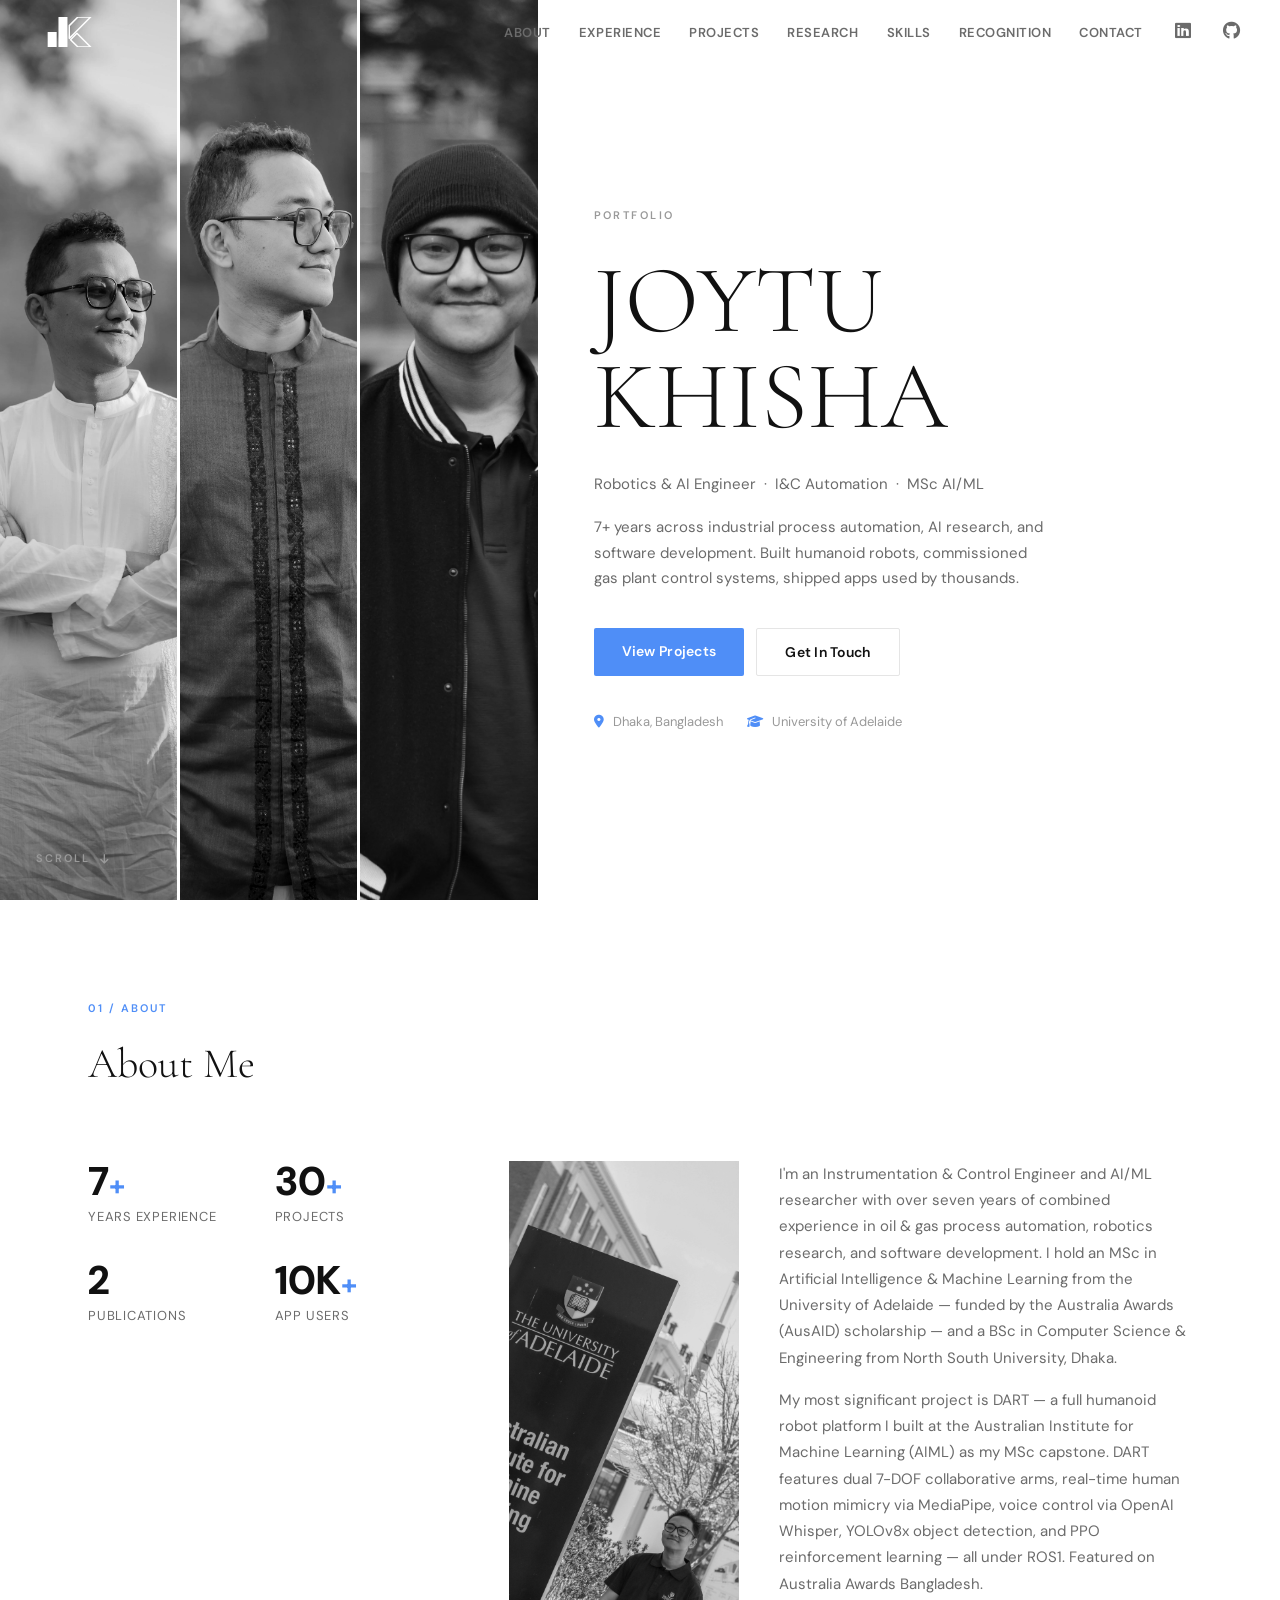
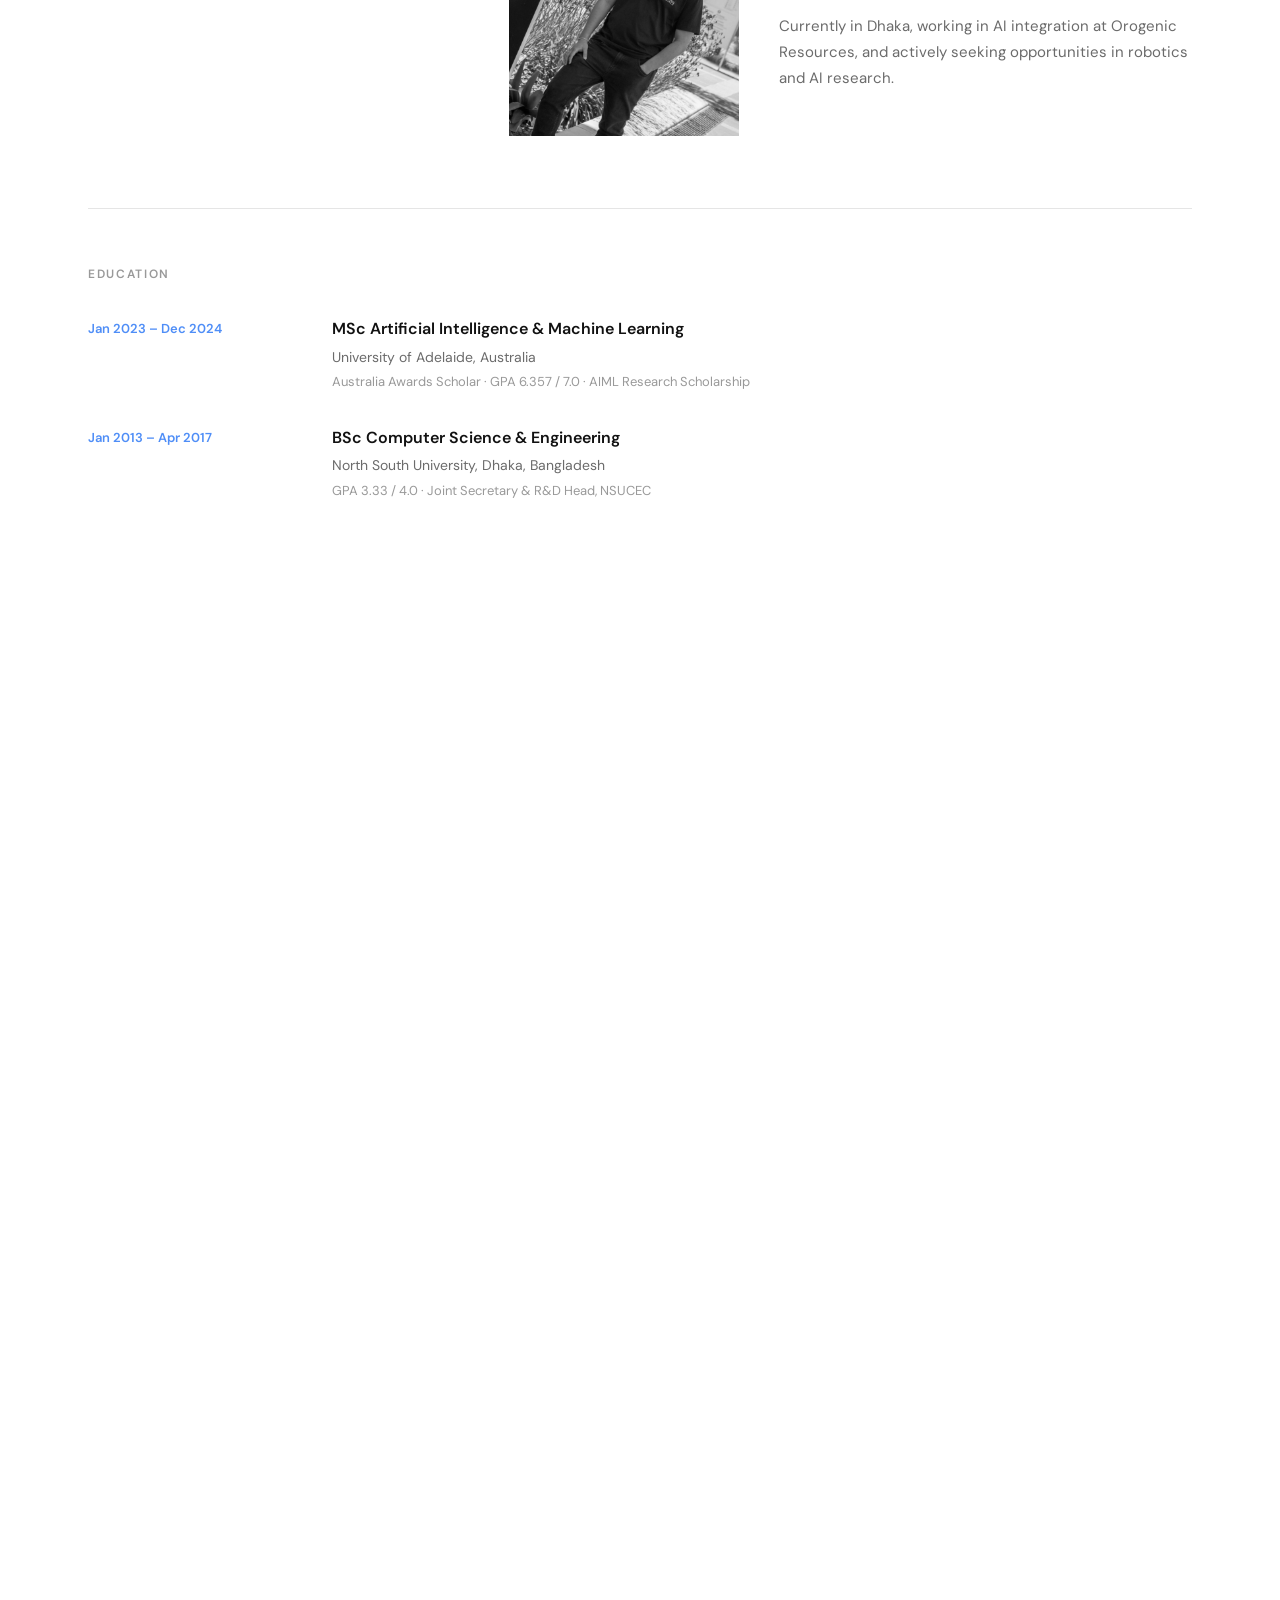
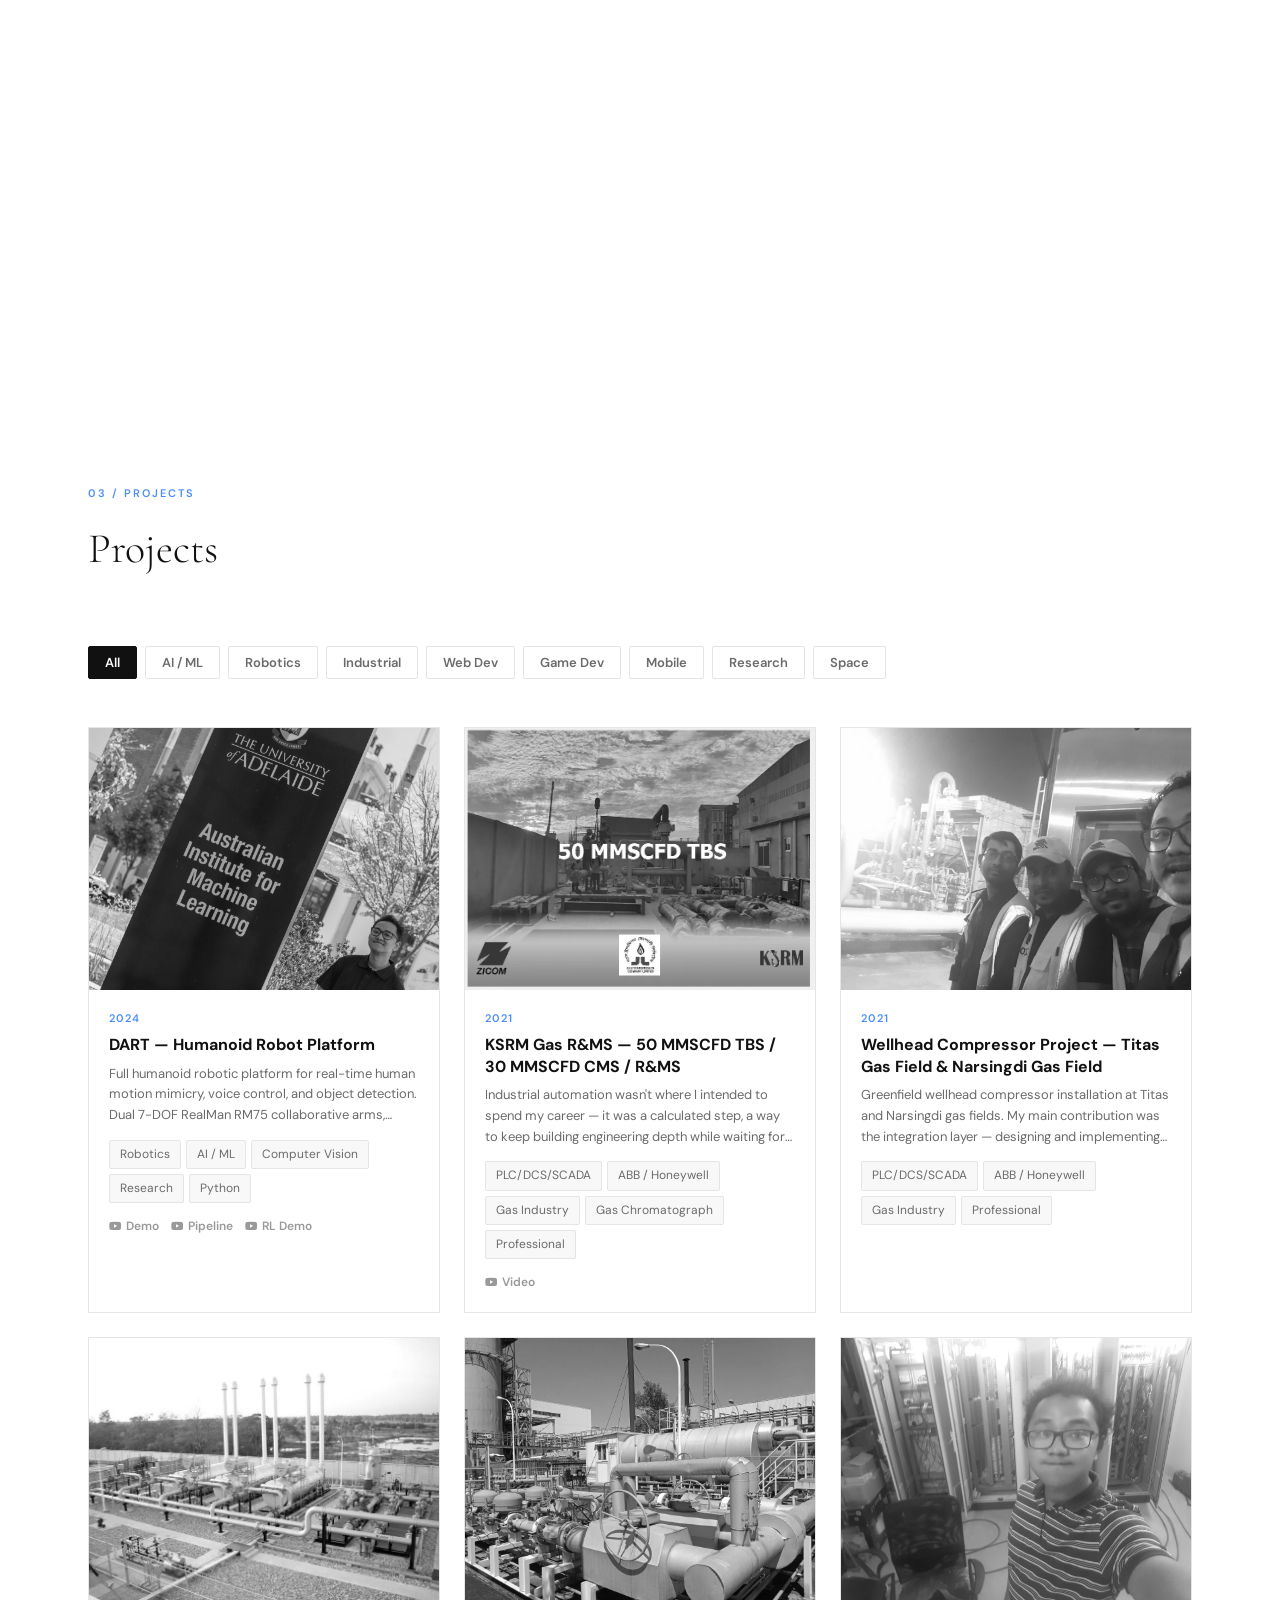
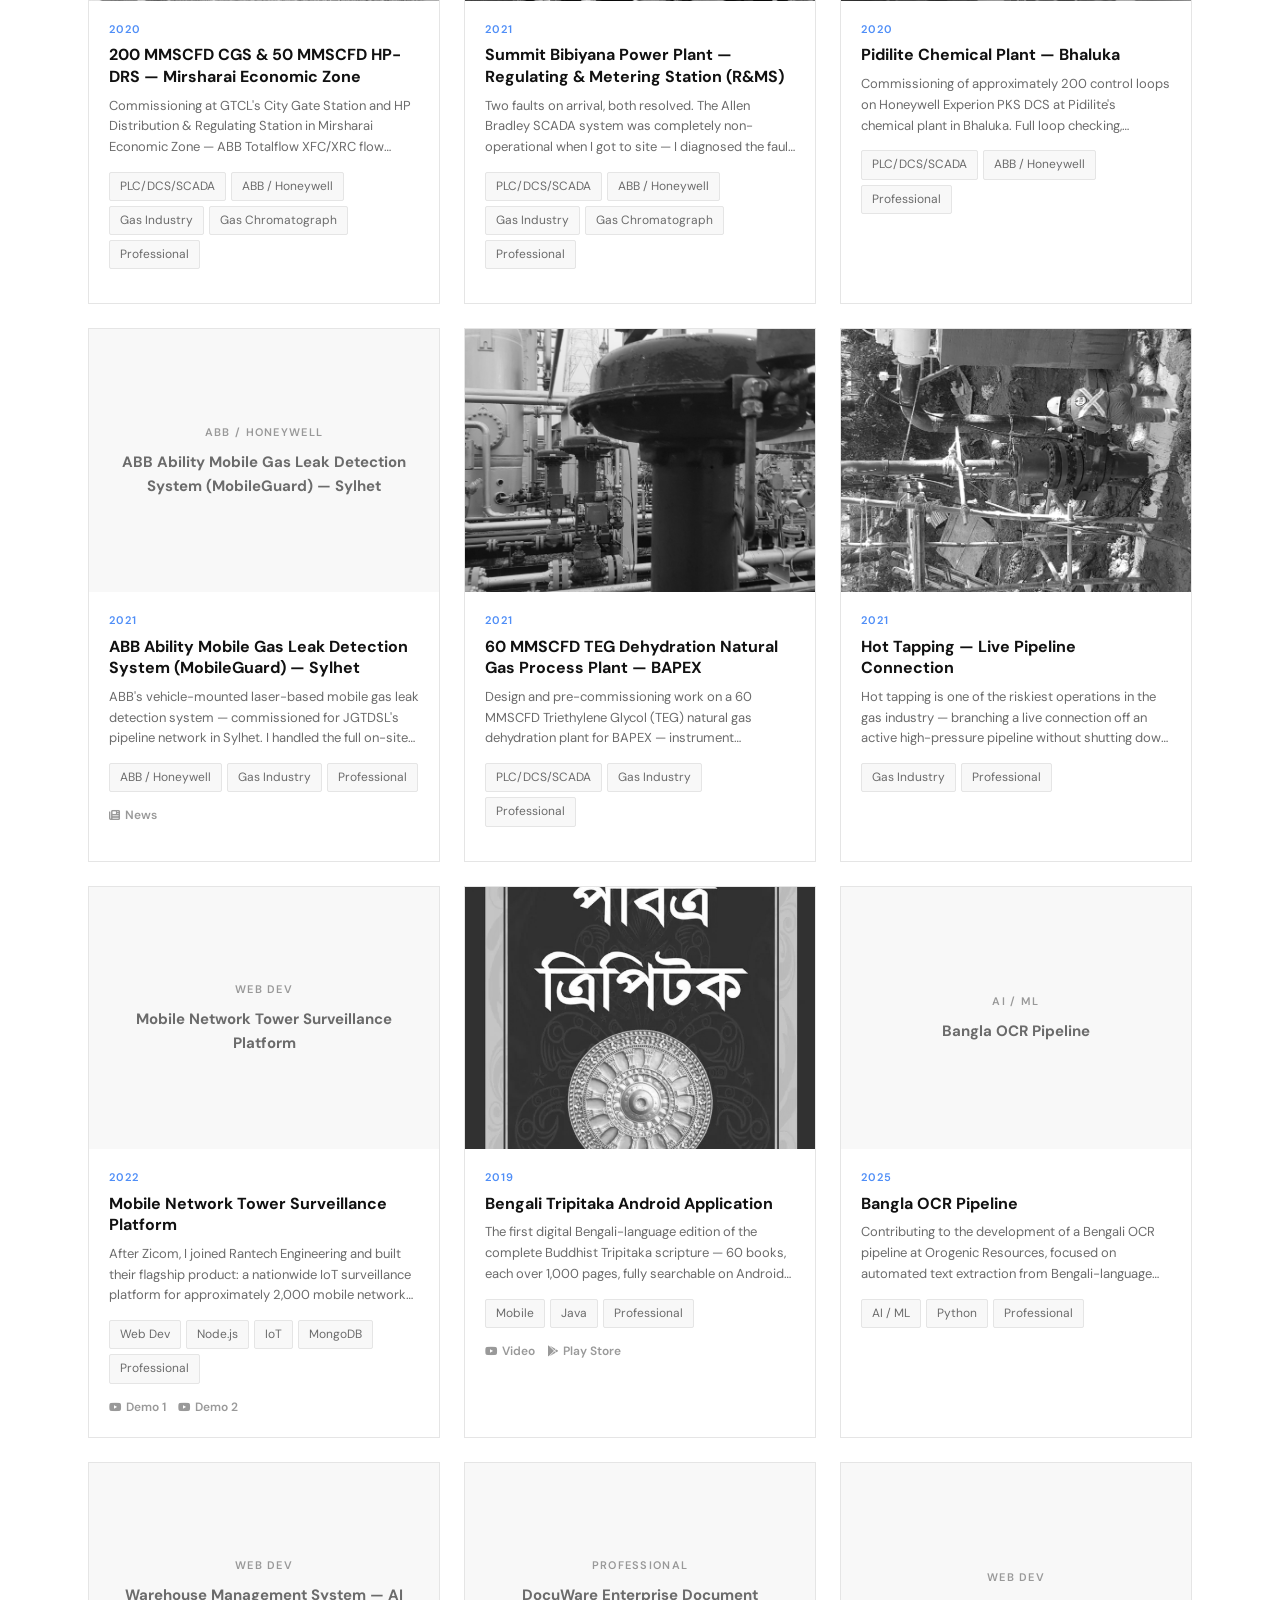
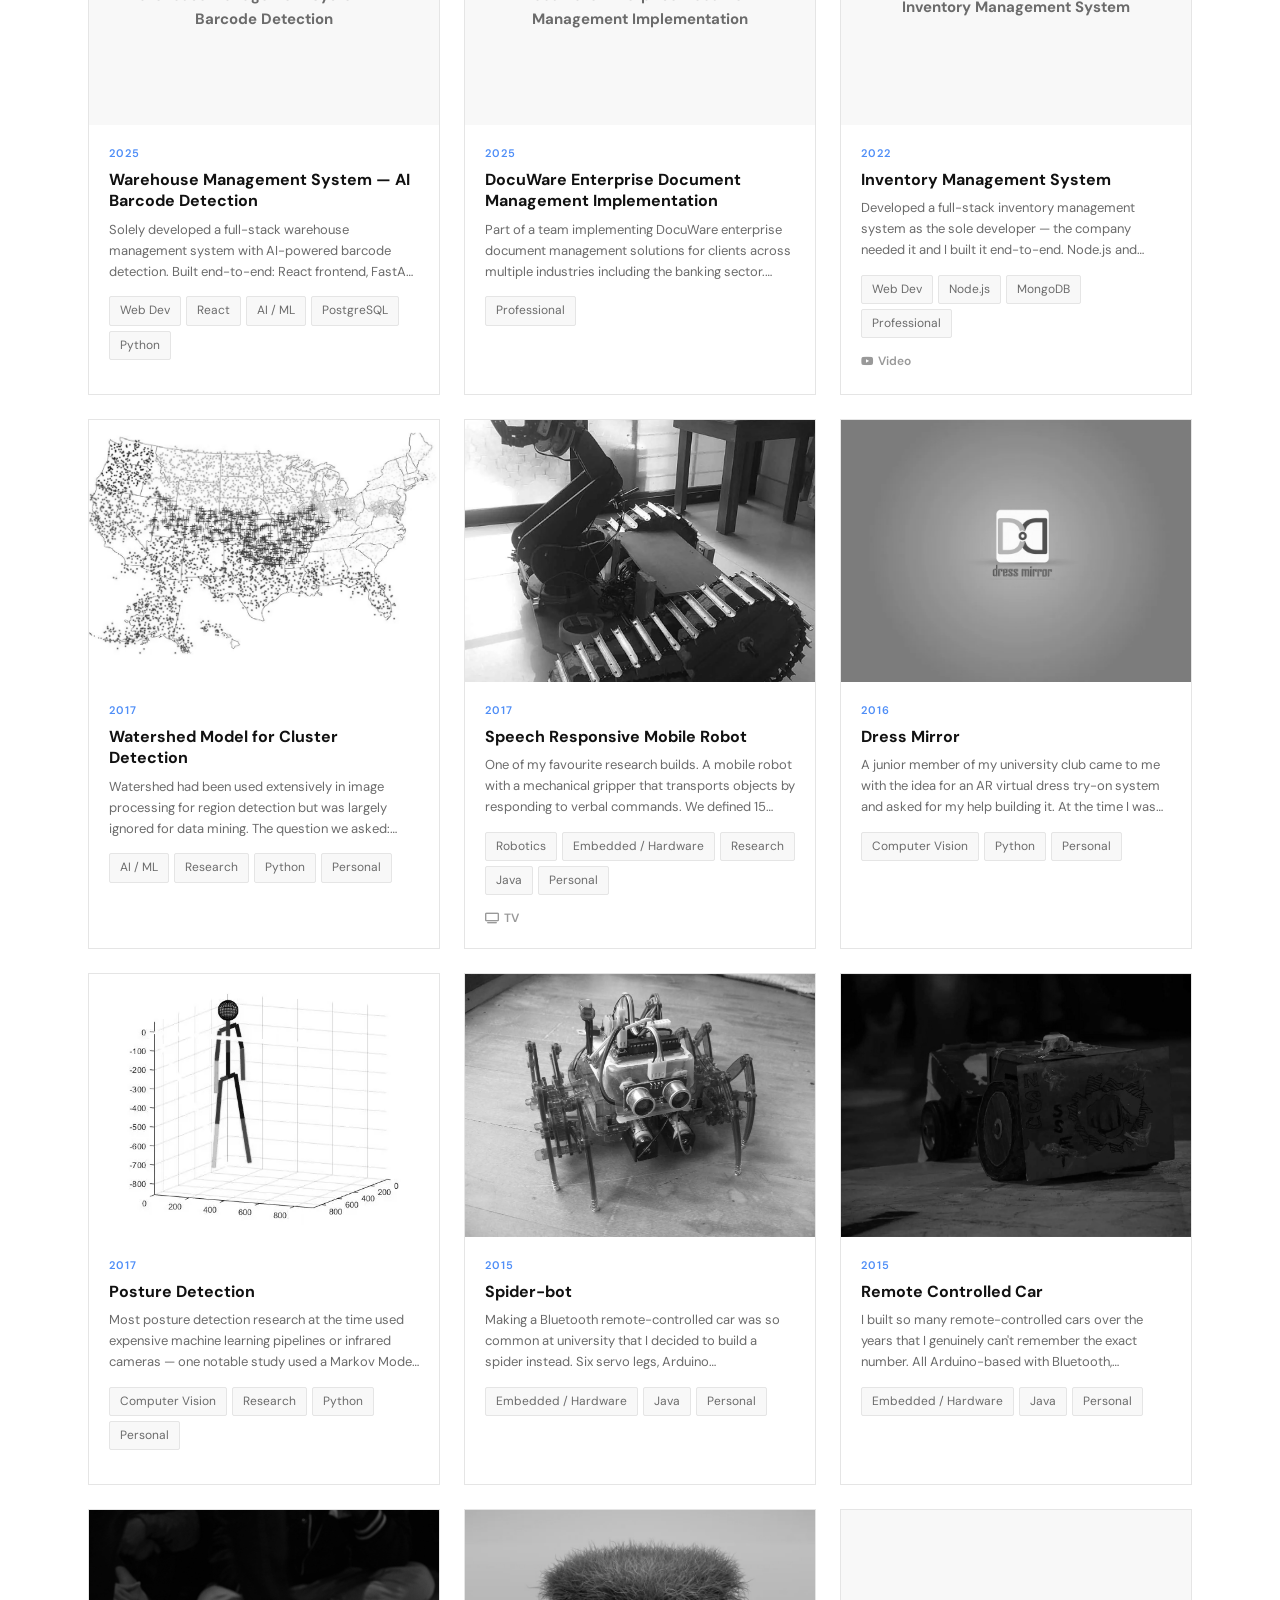
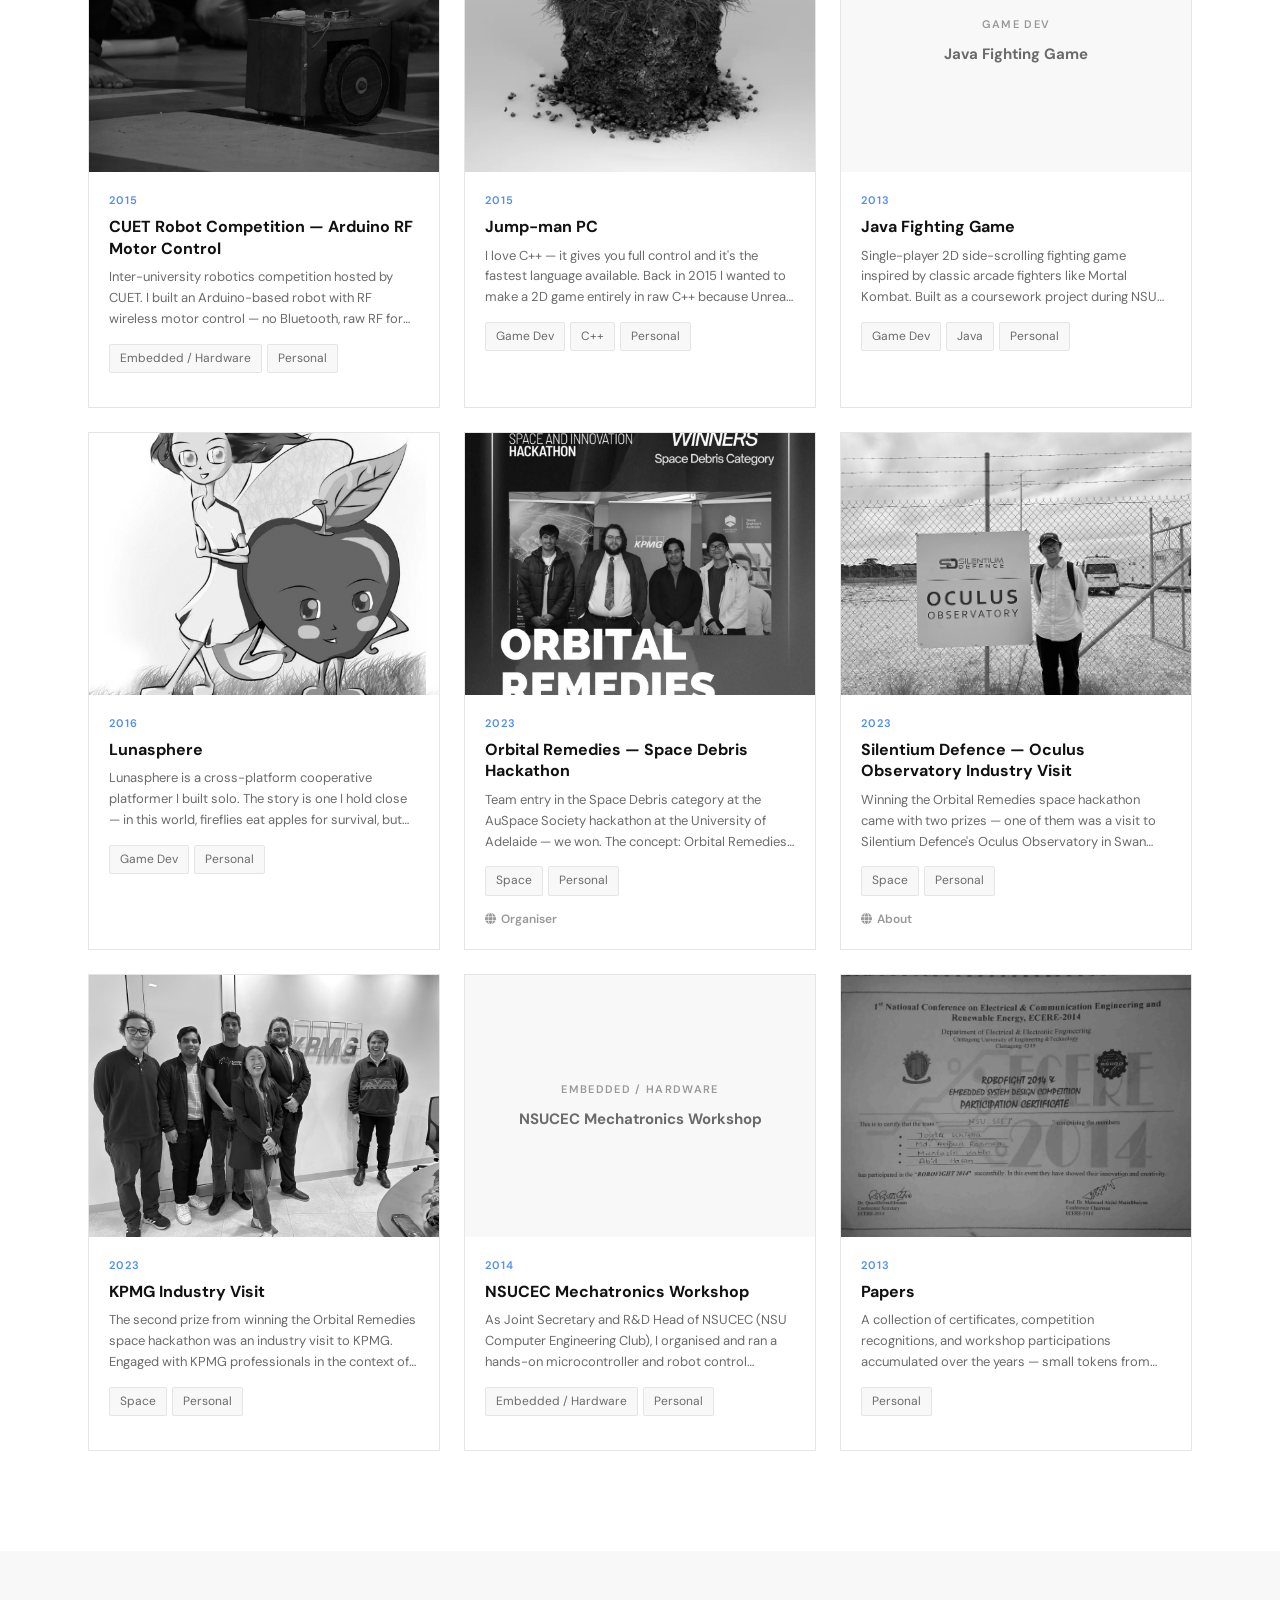
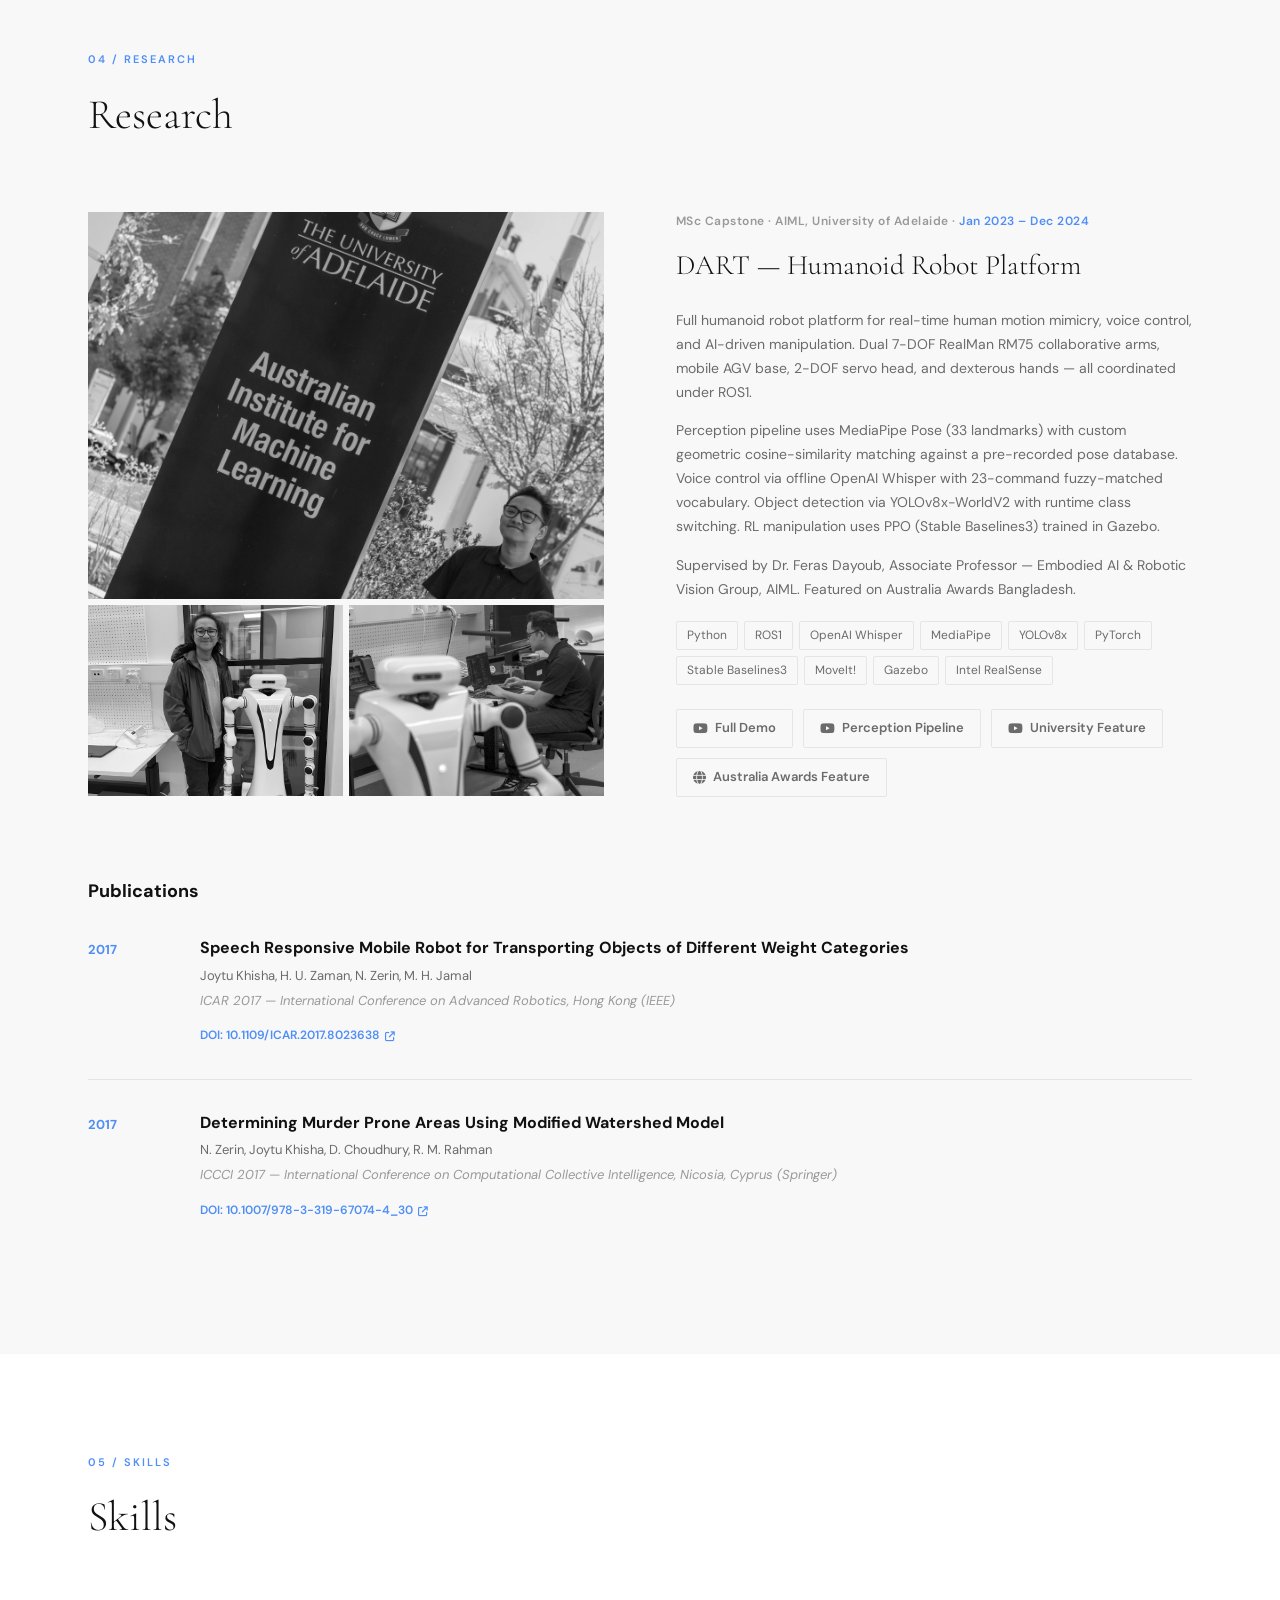
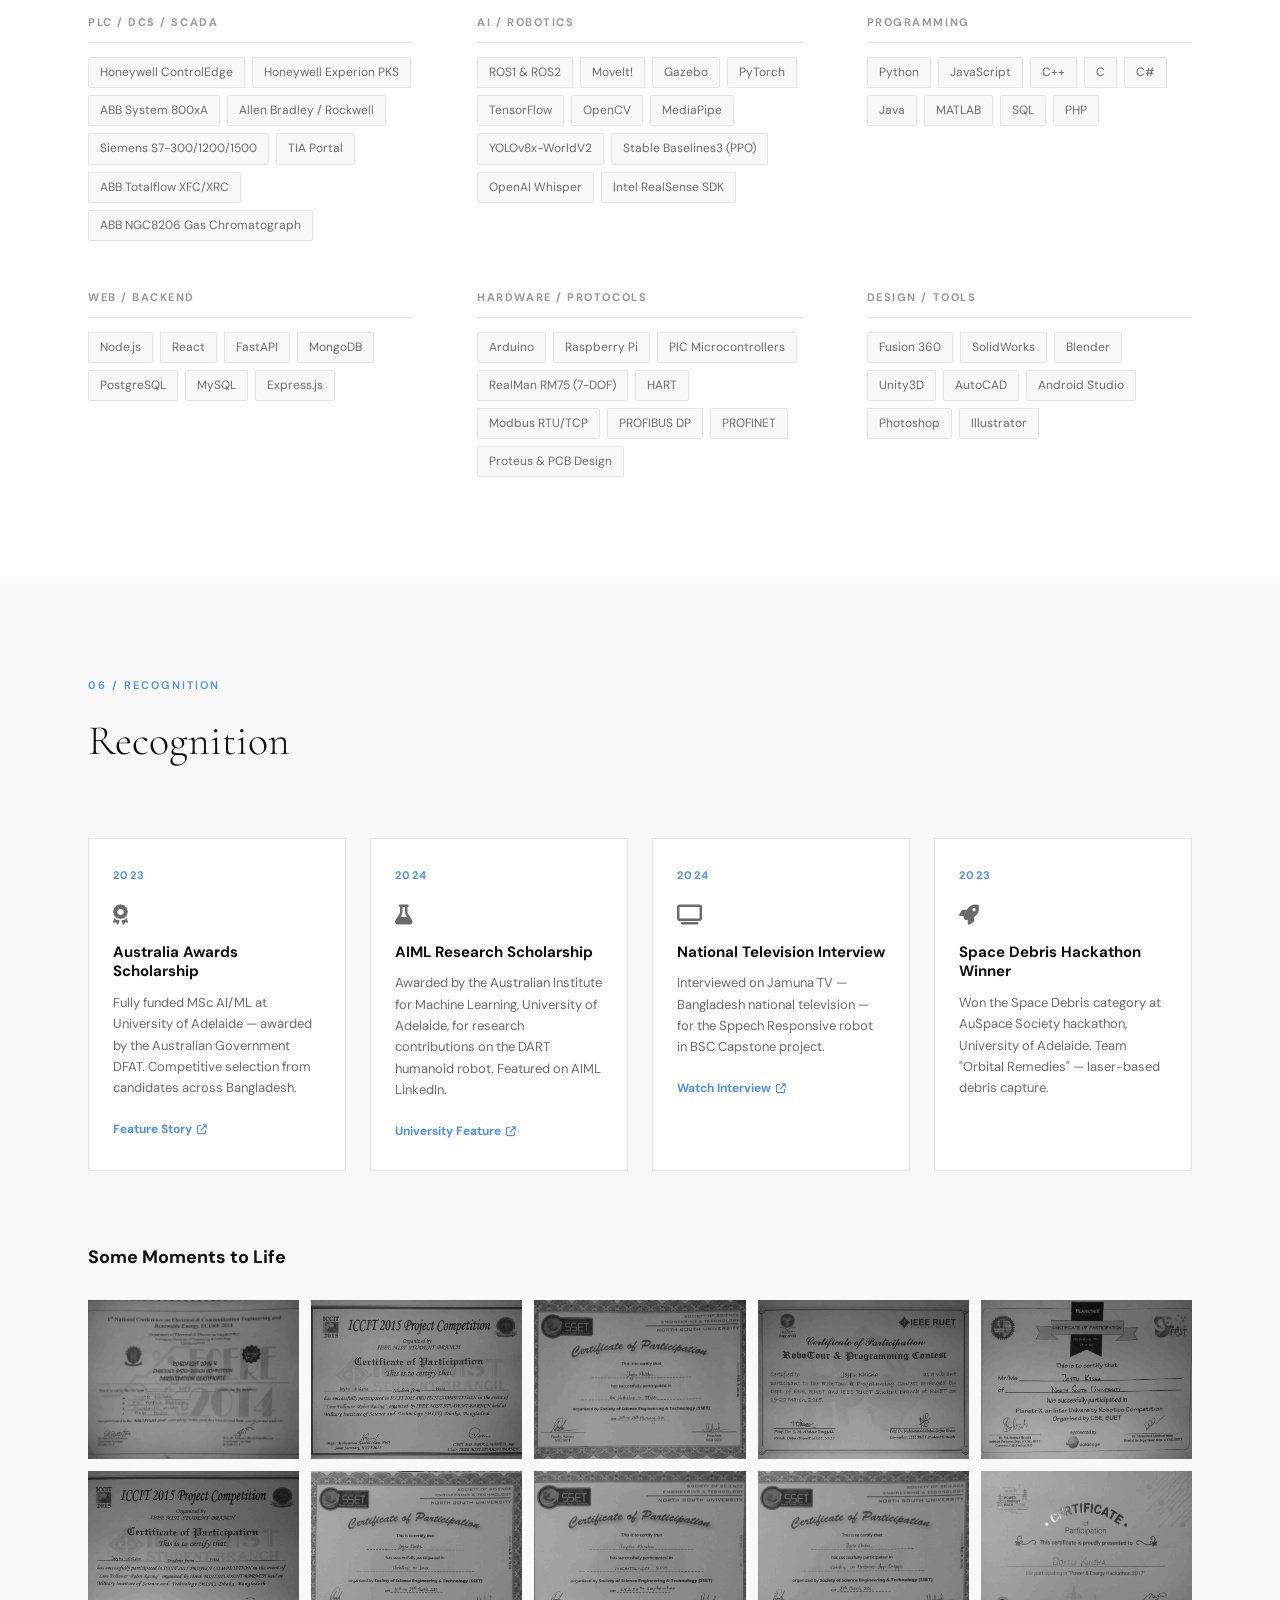
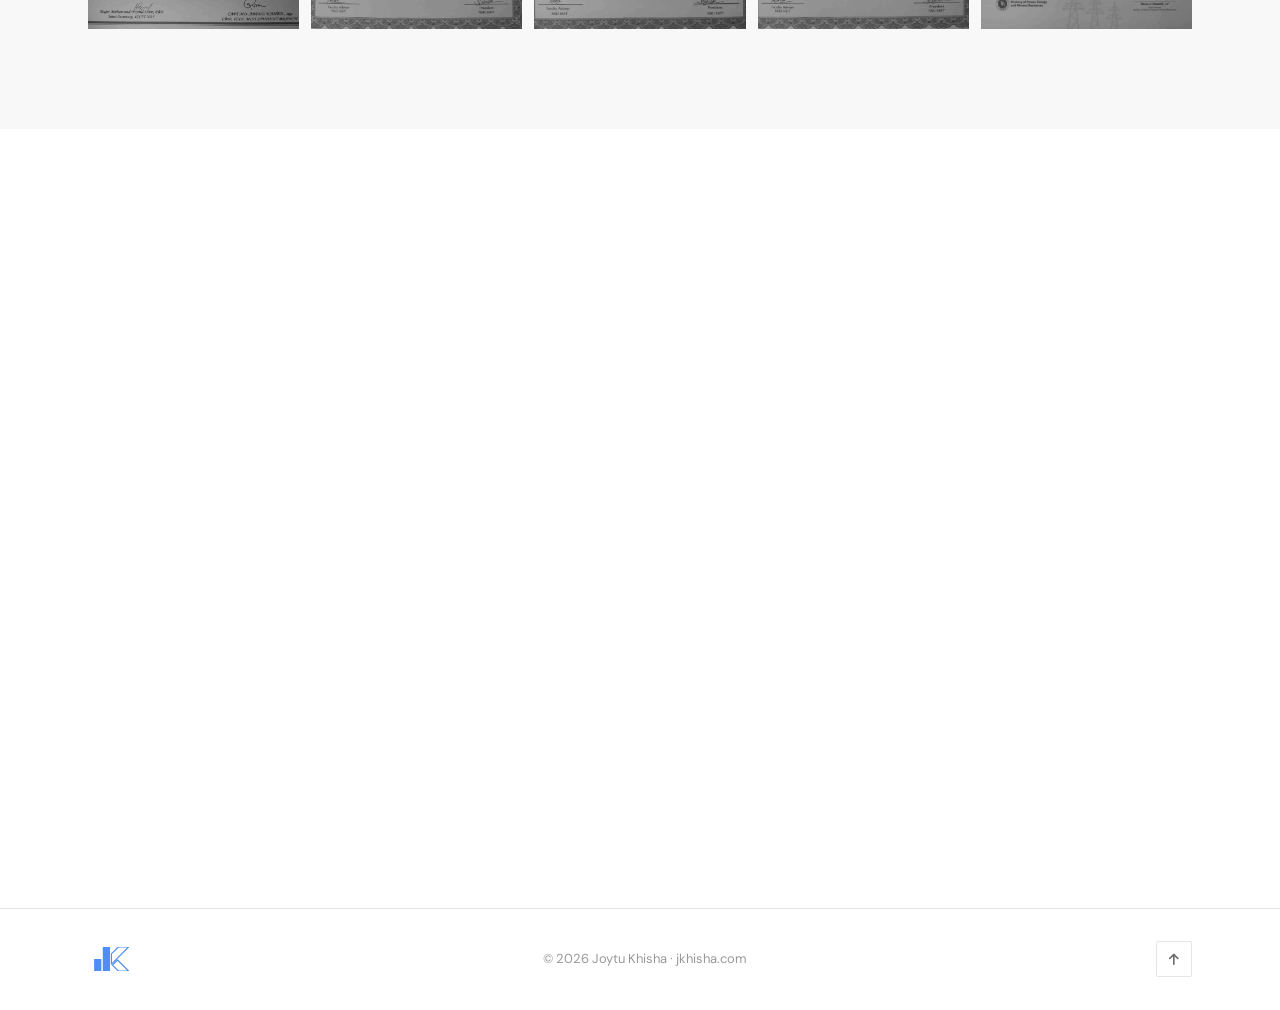
==== index.html @ b0483fa4 "Info Updated" ====
<!DOCTYPE html>
<html lang="en">
<head>
  <meta charset="UTF-8">
  <meta name="viewport" content="width=device-width, initial-scale=1.0">
  <title>Joytu Khisha | Robotics & AI Engineer — Bangladesh & Australia</title>
  <link rel="canonical" href="https://jkhisha.com/">
  <link rel="icon" type="image/svg+xml" href="favicon.svg">

  <!-- Primary SEO -->
  <meta name="description" content="Joytu Khisha — Robotics Engineer and AI Researcher from Bangladesh. Humanoid robot engineer, Instrument & Control specialist, MSc AI/ML at University of Adelaide, Australia. 7+ years across industrial automation and AI research.">
  <meta name="keywords" content="Joytu Khisha, Robotics Engineer Bangladesh, AI Engineer Bangladesh, Robotics Engineer, Humanoid Robot Researcher, Humanoid Robot Engineer, Robot Researcher Bangladesh, Robot Researcher Australia, AI Researcher Adelaide, AI Researcher Australia, Instrument and Control Engineer, Instrument and Control Engineer Bangladesh, I&C Engineer Bangladesh, Computer Vision Engineer, MSc AI ML University of Adelaide, Robotics Research Bangladesh, Automation Engineer Dhaka">
  <meta name="author" content="Joytu Khisha">
  <meta name="robots" content="index, follow">
  <link rel="sitemap" type="application/xml" href="https://jkhisha.com/sitemap.xml">
  <meta name="geo.region" content="BD">
  <meta name="geo.placename" content="Dhaka, Bangladesh">

  <!-- Open Graph (LinkedIn, Facebook, WhatsApp previews) -->
  <meta property="og:type" content="profile">
  <meta property="og:title" content="Joytu Khisha | Robotics & AI Engineer — Bangladesh & Australia">
  <meta property="og:description" content="Robotics Engineer and AI Researcher from Bangladesh. Humanoid robot engineer, Instrument & Control specialist, MSc AI/ML at University of Adelaide. 7+ years in industrial automation, computer vision, and AI research.">
  <meta property="og:url" content="https://jkhisha.com/">
  <meta property="og:image" content="https://jkhisha.com/assets/images/PBT05247_2.webp">
  <meta property="og:site_name" content="Joytu Khisha">
  <meta property="profile:first_name" content="Joytu">
  <meta property="profile:last_name" content="Khisha">

  <!-- Twitter / X Card -->
  <meta name="twitter:card" content="summary_large_image">
  <meta name="twitter:title" content="Joytu Khisha | Robotics & AI Engineer — Bangladesh & Australia">
  <meta name="twitter:description" content="Robotics Engineer and AI Researcher from Bangladesh. Humanoid robot engineer, I&C specialist, MSc AI/ML at University of Adelaide, Australia.">
  <meta name="twitter:image" content="https://jkhisha.com/assets/images/PBT05247_2.webp">

  <!-- JSON-LD Structured Data (Google Knowledge Panel signal) -->
  <script type="application/ld+json">
  {
    "@context": "https://schema.org",
    "@type": "Person",
    "name": "Joytu Khisha",
    "url": "https://jkhisha.com",
    "image": "https://jkhisha.com/assets/images/PBT05247_2.webp",
    "sameAs": [
      "https://www.linkedin.com/in/joytu-khisha-b6363b21b/",
      "https://github.com/Jkhisha"
    ],
    "jobTitle": [
      "Robotics Engineer",
      "AI Engineer",
      "AI Researcher",
      "Humanoid Robot Engineer",
      "Instrument and Control Engineer"
    ],
    "description": "Joytu Khisha is a Robotics Engineer and AI Researcher from Bangladesh with 7+ years of experience in humanoid robotics, industrial I&C automation, computer vision, and AI/ML. Currently pursuing MSc in Artificial Intelligence and Machine Learning at the University of Adelaide, Australia.",
    "alumniOf": {
      "@type": "CollegeOrUniversity",
      "name": "University of Adelaide",
      "address": {
        "@type": "PostalAddress",
        "addressLocality": "Adelaide",
        "addressRegion": "SA",
        "addressCountry": "AU"
      }
    },
    "hasOccupation": [
      {
        "@type": "Occupation",
        "name": "Robotics Engineer",
        "occupationLocation": { "@type": "Country", "name": "Bangladesh" }
      },
      {
        "@type": "Occupation",
        "name": "AI Researcher",
        "occupationLocation": { "@type": "City", "name": "Adelaide", "containedInPlace": { "@type": "Country", "name": "Australia" } }
      },
      {
        "@type": "Occupation",
        "name": "Instrument and Control Engineer",
        "occupationLocation": { "@type": "Country", "name": "Bangladesh" }
      }
    ],
    "knowsAbout": [
      "Robotics",
      "Humanoid Robots",
      "Artificial Intelligence",
      "Machine Learning",
      "Computer Vision",
      "Instrument and Control Engineering",
      "Industrial Automation",
      "I&C Automation",
      "Software Development",
      "AI Research",
      "Robot Research"
    ],
    "nationality": {
      "@type": "Country",
      "name": "Bangladesh"
    },
    "address": {
      "@type": "PostalAddress",
      "addressLocality": "Dhaka",
      "addressCountry": "BD"
    },
    "workLocation": [
      {
        "@type": "Country",
        "name": "Bangladesh"
      },
      {
        "@type": "Country",
        "name": "Australia"
      }
    ]
  }
  </script>

  <link rel="preconnect" href="https://fonts.googleapis.com">
  <link rel="preconnect" href="https://fonts.gstatic.com" crossorigin>
  <link href="https://fonts.googleapis.com/css2?family=Raleway:wght@100;300;400;600;700&family=DM+Sans:ital,opsz,wght@0,9..40,300;0,9..40,400;0,9..40,500;0,9..40,600;1,9..40,400&family=Syne:wght@400;700;800&family=Cormorant+Garamond:wght@300;400&display=swap" rel="stylesheet">
  <link rel="stylesheet" href="https://cdnjs.cloudflare.com/ajax/libs/font-awesome/6.5.0/css/all.min.css" crossorigin="anonymous">
  <link rel="stylesheet" href="style.css">
</head>
<body>

  <!-- ── NAVBAR ── -->
  <nav id="navbar">
    <a href="#" class="nav-logo" aria-label="Joytu Khisha">
      <svg viewBox="0 0 560 288" xmlns="http://www.w3.org/2000/svg" aria-hidden="true">
        <rect x="73.6" y="144" class="rect-fill" width="86.47" height="144.12"/>
        <rect x="177.37" y="-0.12" class="rect-fill" width="86.47" height="288.24"/>
        <polygon class="poly-stroke" points="311.71,174.57 486.4,-0.12 364.11,-0.12 281.13,82.86 281.13,205.14"/>
        <polygon class="poly-stroke" points="293.36,217.37 364.11,288.12 486.4,288.12 354.51,156.23"/>
      </svg>
    </a>
    <ul class="nav-links">
      <li><a href="#about" class="nav-link">About</a></li>
      <li><a href="#experience" class="nav-link">Experience</a></li>
      <li><a href="#projects" class="nav-link">Projects</a></li>
      <li><a href="#research" class="nav-link">Research</a></li>
      <li><a href="#skills" class="nav-link">Skills</a></li>
      <li><a href="#recognition" class="nav-link">Recognition</a></li>
      <li><a href="#contact" class="nav-link">Contact</a></li>
    </ul>
    <a href="https://www.linkedin.com/in/joytu-khisha-b6363b21b/" target="_blank" rel="noopener" class="nav-github" aria-label="LinkedIn">
      <i class="fa-brands fa-linkedin"></i>
    </a>
    <a href="https://github.com/Jkhisha" target="_blank" rel="noopener" class="nav-github" aria-label="GitHub">
      <i class="fa-brands fa-github"></i>
    </a>
    <button class="nav-hamburger" aria-label="Toggle menu" aria-expanded="false">
      <span></span><span></span><span></span>
    </button>
  </nav>

  <!-- ── HERO ── -->
  <section id="hero">
    <div class="hero-inner">
      <div class="hero-text">
        <span class="hero-label">PORTFOLIO</span>
        <h1 class="hero-name"><span class="name-heavy">JOYTU</span><span class="name-thin">KHISHA</span></h1>
        <p class="hero-role">Robotics &amp; AI Engineer&nbsp;&nbsp;·&nbsp;&nbsp;I&amp;C Automation&nbsp;&nbsp;·&nbsp;&nbsp;MSc AI/ML</p>
        <p class="hero-bio">7+ years across industrial process automation, AI research, and software development. Built humanoid robots, commissioned gas plant control systems, shipped apps used by thousands.</p>
        <div class="hero-cta">
          <a href="#projects" class="btn-primary">View Projects</a>
          <a href="#contact" class="btn-secondary">Get In Touch</a>
        </div>
        <div class="hero-meta">
          <span><i class="fa-solid fa-location-dot"></i> Dhaka, Bangladesh</span>
          <span><i class="fa-solid fa-graduation-cap"></i> University of Adelaide</span>
        </div>
      </div>
      <div class="hero-strip">
        <div class="strip-col">
          <img src="assets/images/PBT05247_2.webp" alt="Joytu Khisha">
        </div>
        <div class="strip-col">
          <img src="assets/images/PBT06424_2.webp" alt="Joytu Khisha">
        </div>
        <div class="strip-col">
          <img src="assets/images/DSC_3059.webp" alt="Joytu Khisha">
        </div>
      </div>
    </div>
    <div class="hero-scroll">
      <span>Scroll</span>
      <i class="fa-solid fa-arrow-down"></i>
    </div>
  </section>

  <!-- ── ABOUT ── -->
  <section id="about" class="fade-in">
    <div class="container">
      <div class="section-header">
        <span class="section-label">01 / ABOUT</span>
        <h2>About Me</h2>
      </div>

      <div class="about-grid">
        <div class="about-stats">
          <div class="stat">
            <div class="stat-num">7<span>+</span></div>
            <div class="stat-text">Years Experience</div>
          </div>
          <div class="stat">
            <div class="stat-num">30<span>+</span></div>
            <div class="stat-text">Projects</div>
          </div>
          <div class="stat">
            <div class="stat-num">2</div>
            <div class="stat-text">Publications</div>
          </div>
          <div class="stat">
            <div class="stat-num">10K<span>+</span></div>
            <div class="stat-text">App Users</div>
          </div>
        </div>
        <div class="about-content">
          <div class="about-photo">
            <img src="assets/images/IMG_2805.webp" alt="Joytu Khisha">
          </div>
          <div class="about-bio">
            <p>I'm an Instrumentation &amp; Control Engineer and AI/ML researcher with over seven years of combined experience in oil &amp; gas process automation, robotics research, and software development. I hold an MSc in Artificial Intelligence &amp; Machine Learning from the University of Adelaide — funded by the Australia Awards (AusAID) scholarship — and a BSc in Computer Science &amp; Engineering from North South University, Dhaka.</p>
            <p>My most significant project is DART — a full humanoid robot platform I built at the Australian Institute for Machine Learning (AIML) as my MSc capstone. DART features dual 7-DOF collaborative arms, real-time human motion mimicry via MediaPipe, voice control via OpenAI Whisper, YOLOv8x object detection, and PPO reinforcement learning — all under ROS1. Featured on Australia Awards Bangladesh.</p>
            <p>Currently in Dhaka, working in AI integration at Orogenic Resources, and actively seeking opportunities in robotics and AI research.</p>
          </div>
        </div>
      </div>

      <div class="education">
        <div class="edu-heading">Education</div>
        <div class="edu-list">
          <div class="edu-item">
            <div class="edu-year">Jan 2023 – Dec 2024</div>
            <div class="edu-details">
              <div class="edu-degree">MSc Artificial Intelligence &amp; Machine Learning</div>
              <div class="edu-school">University of Adelaide, Australia</div>
              <div class="edu-note">Australia Awards Scholar · GPA 6.357 / 7.0 · AIML Research Scholarship</div>
            </div>
          </div>
          <div class="edu-item">
            <div class="edu-year">Jan 2013 – Apr 2017</div>
            <div class="edu-details">
              <div class="edu-degree">BSc Computer Science &amp; Engineering</div>
              <div class="edu-school">North South University, Dhaka, Bangladesh</div>
              <div class="edu-note">GPA 3.33 / 4.0 · Joint Secretary &amp; R&amp;D Head, NSUCEC</div>
            </div>
          </div>
        </div>
      </div>
    </div>
  </section>

  <!-- ── EXPERIENCE ── -->
  <section id="experience" class="fade-in">
    <div class="container">
      <div class="section-header">
        <span class="section-label">02 / WORK</span>
        <h2>Experience</h2>
      </div>
      <div class="timeline">

        <div class="tl-item">
          <div class="tl-left">
            <div class="tl-period">May 2025 – Present</div>
            <div class="tl-company">Orogenic Resources Bangladesh Limited</div>
            <div class="tl-location">Dhaka, Bangladesh</div>
          </div>
          <div class="tl-connector"><div class="tl-dot"></div></div>
          <div class="tl-right">
            <div class="tl-role">AI Integration Engineer</div>
            <ul class="tl-bullets">
              <li>Developing a Bangla OCR pipeline for automated text extraction from Bengali-language financial documents</li>
              <li>Implemented DocuWare enterprise document management for multiple banking-sector clients</li>
              <li>Built full-stack Warehouse Management System with AI bulk barcode detection — React, FastAPI, PostgreSQL</li>
              <li>Prepared technical tenders for automation system procurement</li>
            </ul>
            <div class="tl-tags">
              <span class="tag">Python</span><span class="tag">React</span><span class="tag">FastAPI</span><span class="tag">PostgreSQL</span><span class="tag">OCR</span><span class="tag">DocuWare</span>
            </div>
          </div>
        </div>

        <div class="tl-item">
          <div class="tl-left">
            <div class="tl-period">Mar 2022 – Sep 2022</div>
            <div class="tl-company">Rantech Engineering</div>
            <div class="tl-location">Dhaka, Bangladesh</div>
          </div>
          <div class="tl-connector"><div class="tl-dot"></div></div>
          <div class="tl-right">
            <div class="tl-role">Technical Automation &amp; Planning Engineer</div>
            <ul class="tl-bullets">
              <li>Sole developer of a nationwide IoT tower surveillance platform for ~12,000 Grameenphone mobile towers</li>
              <li>Real-time Google Maps dashboard, live CCTV via ONVIF, motion/intrusion sensors, remote siren activation</li>
              <li>Event-triggered recording; contact database per tower linking local police and building owner</li>
              <li>Phase 1 deployed across 700 towers; client: Grameenphone via i4see Technology</li>
            </ul>
            <div class="tl-tags">
              <span class="tag">Node.js</span><span class="tag">MongoDB</span><span class="tag">Google Maps API</span><span class="tag">ONVIF</span><span class="tag">IoT</span>
            </div>
          </div>
        </div>

        <div class="tl-item">
          <div class="tl-left">
            <div class="tl-period">Apr 2019 – Feb 2022</div>
            <div class="tl-company">Zicom Equipment Bangladesh PTE Ltd.</div>
            <div class="tl-location">Dhaka, Bangladesh · Field sites</div>
          </div>
          <div class="tl-connector"><div class="tl-dot"></div></div>
          <div class="tl-right">
            <div class="tl-role">Assistant Instrumentation &amp; Control Engineer</div>
            <ul class="tl-bullets">
              <li>Solely designed, programmed, and commissioned Honeywell ControlEdge PLC/HMI for KSRM Gas R&amp;MS — work normally assigned to foreign specialists. System operational since 2021</li>
              <li>Designed Modbus RTU/TCP integration between Allen Bradley CompactLogix and ABB System 800xA DCS for wellhead compressors at Titas and Narsingdi gas fields</li>
              <li>Commissioned ~200 control loops on Honeywell Experion PKS DCS at Pidilite Chemical Plant, Bhaluka</li>
              <li>Recovered non-operational Allen Bradley SCADA and resolved Water Bath Heater fault at Summit Bibiyana Power Plant</li>
              <li>Commissioned ABB Ability MobileGuard — first deployment in Bangladesh — for JGTDSL gas pipeline leak detection</li>
            </ul>
            <div class="tl-tags">
              <span class="tag">Honeywell ControlEdge</span><span class="tag">ABB System 800xA</span><span class="tag">Experion PKS</span><span class="tag">Allen Bradley</span><span class="tag">ABB Totalflow</span><span class="tag">Modbus</span><span class="tag">HART</span>
            </div>
          </div>
        </div>

        <div class="tl-item">
          <div class="tl-left">
            <div class="tl-period">May 2017 – Mar 2019</div>
            <div class="tl-company">Tripitak Publishing Society</div>
            <div class="tl-location">Dhaka, Bangladesh</div>
          </div>
          <div class="tl-connector"><div class="tl-dot"></div></div>
          <div class="tl-right">
            <div class="tl-role">Android Application Developer</div>
            <ul class="tl-bullets">
              <li>Designed and developed the Bengali Tripitaka Android App — first digital Bengali-language edition of the complete Buddhist Tripitaka scripture (60 volumes, 1,000+ pages each)</li>
              <li>Features full-text search, bookmarks, personal notes, multiple colour themes</li>
              <li>10,000+ active users · 4.8-star rating on Google Play Store</li>
            </ul>
            <div class="tl-tags">
              <span class="tag">Java</span><span class="tag">Android Studio</span><span class="tag">SQLite</span>
            </div>
          </div>
        </div>

      </div>
    </div>
  </section>

  <!-- ── PROJECTS ── -->
  <section id="projects" class="fade-in">
    <div class="container">
      <div class="section-header">
        <span class="section-label">03 / PROJECTS</span>
        <h2>Projects</h2>
      </div>
      <div class="filter-tabs" id="filter-tabs">
        <button class="filter-tab active" data-filter="all">All</button>
        <button class="filter-tab" data-filter="AI / ML">AI / ML</button>
        <button class="filter-tab" data-filter="Robotics">Robotics</button>
        <button class="filter-tab" data-filter="PLC/DCS/SCADA">Industrial</button>
        <button class="filter-tab" data-filter="Web Dev">Web Dev</button>
        <button class="filter-tab" data-filter="Game Dev">Game Dev</button>
        <button class="filter-tab" data-filter="Mobile">Mobile</button>
        <button class="filter-tab" data-filter="Research">Research</button>
        <button class="filter-tab" data-filter="Space">Space</button>
      </div>
      <div class="projects-grid" id="projects-grid">
        <div class="projects-loading">
          <i class="fa-solid fa-circle-notch fa-spin"></i> Loading projects…
        </div>
      </div>
    </div>
  </section>

  <!-- ── RESEARCH ── -->
  <section id="research" class="fade-in">
    <div class="container">
      <div class="section-header">
        <span class="section-label">04 / RESEARCH</span>
        <h2>Research</h2>
      </div>

      <div class="dart-feature">
        <div class="dart-images">
          <div class="dart-img-main">
            <img src="assets/images/IMG_2805.webp" alt="DART Humanoid Robot">
          </div>
          <div class="dart-img-side">
            <img src="assets/images/IMG_1796.webp" alt="DART Robot setup">
            <img src="assets/images/IMG_2787.webp" alt="DART Robot arm">
          </div>
        </div>
        <div class="dart-content">
          <div class="dart-meta">MSc Capstone · AIML, University of Adelaide · <span class="accent-text">Jan 2023 – Dec 2024</span></div>
          <h3 class="dart-title">DART — Humanoid Robot Platform</h3>
          <p>Full humanoid robot platform for real-time human motion mimicry, voice control, and AI-driven manipulation. Dual 7-DOF RealMan RM75 collaborative arms, mobile AGV base, 2-DOF servo head, and dexterous hands — all coordinated under ROS1.</p>
          <p>Perception pipeline uses MediaPipe Pose (33 landmarks) with custom geometric cosine-similarity matching against a pre-recorded pose database. Voice control via offline OpenAI Whisper with 23-command fuzzy-matched vocabulary. Object detection via YOLOv8x-WorldV2 with runtime class switching. RL manipulation uses PPO (Stable Baselines3) trained in Gazebo.</p>
          <p>Supervised by Dr. Feras Dayoub, Associate Professor — Embodied AI &amp; Robotic Vision Group, AIML. Featured on Australia Awards Bangladesh.</p>
          <div class="dart-tags">
            <span class="tag">Python</span><span class="tag">ROS1</span><span class="tag">OpenAI Whisper</span><span class="tag">MediaPipe</span><span class="tag">YOLOv8x</span><span class="tag">PyTorch</span><span class="tag">Stable Baselines3</span><span class="tag">MoveIt!</span><span class="tag">Gazebo</span><span class="tag">Intel RealSense</span>
          </div>
          <div class="dart-links">
            <a href="https://youtu.be/LWE2oWngUGU" target="_blank" rel="noopener" class="dart-link">
              <i class="fa-brands fa-youtube"></i> Full Demo
            </a>
            <a href="https://youtu.be/UcY72P1Cr3o" target="_blank" rel="noopener" class="dart-link">
              <i class="fa-brands fa-youtube"></i> Perception Pipeline
            </a>
            <a href="https://youtu.be/VnZd97txaXw" target="_blank" rel="noopener" class="dart-link">
              <i class="fa-brands fa-youtube"></i> University Feature
            </a>
            
            <a href="https://australiaawardsbangladesh.org/stories/joytu-khisha/" target="_blank" rel="noopener" class="dart-link">
              <i class="fa-solid fa-globe"></i> Australia Awards Feature
            </a>
          </div>
        </div>
      </div>

      <div class="publications">
        <h3 class="pub-heading">Publications</h3>
        <div class="pub-list">
          <div class="pub-item">
            <div class="pub-year">2017</div>
            <div class="pub-content">
              <div class="pub-title">Speech Responsive Mobile Robot for Transporting Objects of Different Weight Categories</div>
              <div class="pub-authors">Joytu Khisha, H. U. Zaman, N. Zerin, M. H. Jamal</div>
              <div class="pub-venue">ICAR 2017 — International Conference on Advanced Robotics, Hong Kong (IEEE)</div>
              <a href="https://doi.org/10.1109/ICAR.2017.8023638" target="_blank" rel="noopener" class="pub-doi">
                DOI: 10.1109/ICAR.2017.8023638 <i class="fa-solid fa-arrow-up-right-from-square"></i>
              </a>
            </div>
          </div>
          <div class="pub-item">
            <div class="pub-year">2017</div>
            <div class="pub-content">
              <div class="pub-title">Determining Murder Prone Areas Using Modified Watershed Model</div>
              <div class="pub-authors">N. Zerin, Joytu Khisha, D. Choudhury, R. M. Rahman</div>
              <div class="pub-venue">ICCCI 2017 — International Conference on Computational Collective Intelligence, Nicosia, Cyprus (Springer)</div>
              <a href="https://doi.org/10.1007/978-3-319-67074-4_30" target="_blank" rel="noopener" class="pub-doi">
                DOI: 10.1007/978-3-319-67074-4_30 <i class="fa-solid fa-arrow-up-right-from-square"></i>
              </a>
            </div>
          </div>
        </div>
      </div>

    </div>
  </section>

  <!-- ── SKILLS ── -->
  <section id="skills" class="fade-in">
    <div class="container">
      <div class="section-header">
        <span class="section-label">05 / SKILLS</span>
        <h2>Skills</h2>
      </div>
      <div class="skills-grid" id="skills-grid">
        <!-- Rendered by script.js -->
      </div>
    </div>
  </section>

  <!-- ── RECOGNITION ── -->
  <section id="recognition" class="fade-in">
    <div class="container">
      <div class="section-header">
        <span class="section-label">06 / RECOGNITION</span>
        <h2>Recognition</h2>
      </div>

      <div class="awards-grid">
        <div class="award-card">
          <div class="award-year">2023</div>
          <div class="award-icon"><i class="fa-solid fa-award"></i></div>
          <div class="award-title">Australia Awards Scholarship</div>
          <div class="award-body">Fully funded MSc AI/ML at University of Adelaide — awarded by the Australian Government DFAT. Competitive selection from candidates across Bangladesh.</div>
          <a href="https://australiaawardsbangladesh.org/stories/joytu-khisha/" target="_blank" rel="noopener" class="award-link">Feature Story <i class="fa-solid fa-arrow-up-right-from-square"></i></a>
        </div>
        <div class="award-card">
          <div class="award-year">2024</div>
          <div class="award-icon"><i class="fa-solid fa-flask"></i></div>
          <div class="award-title">AIML Research Scholarship</div>
          <div class="award-body">Awarded by the Australian Institute for Machine Learning, University of Adelaide, for research contributions on the DART humanoid robot. Featured on AIML LinkedIn.</div>
          <a href="https://youtu.be/VnZd97txaXw" target="_blank" rel="noopener" class="award-link">University Feature <i class="fa-solid fa-arrow-up-right-from-square"></i></a>
        </div>
        <div class="award-card">
          <div class="award-year">2024</div>
          <div class="award-icon"><i class="fa-solid fa-tv"></i></div>
          <div class="award-title">National Television Interview</div>
          <div class="award-body">Interviewed on Jamuna TV — Bangladesh national television — for the Sppech Responsive robot in BSC Capstone project.</div>
          <a href="https://youtu.be/Q5s9ATJvwXU?t=67" target="_blank" rel="noopener" class="award-link">Watch Interview <i class="fa-solid fa-arrow-up-right-from-square"></i></a>
        </div>
        <div class="award-card">
          <div class="award-year">2023</div>
          <div class="award-icon"><i class="fa-solid fa-rocket"></i></div>
          <div class="award-title">Space Debris Hackathon Winner</div>
          <div class="award-body">Won the Space Debris category at AuSpace Society hackathon, University of Adelaide. Team "Orbital Remedies" — laser-based debris capture.</div>
        </div>
      </div>

      <div class="certs-section">
        <h3 class="certs-heading">Some Moments to Life</h3>
        <div class="certs-gallery" id="certs-gallery">
          <!-- Rendered by script.js -->
        </div>
      </div>

    </div>
  </section>

  <!-- ── CONTACT ── -->
  <section id="contact" class="fade-in">
    <div class="container">
      <div class="section-header">
        <span class="section-label">07 / CONTACT</span>
        <h2>Get In Touch</h2>
      </div>
      <div class="contact-layout">
        <div class="contact-intro">
          <p>I'm a robotics and automation engineer based in Dhaka — currently working in AI integration, and looking for the right next opportunity in robotics or AI research.</p>
          <p>If you're building something interesting in those spaces, I'd like to hear about it.</p>
        </div>
        <div class="contact-items">
          <a href="mailto:joytukhisha@gmail.com" class="contact-item">
            <div class="contact-icon"><i class="fa-solid fa-envelope"></i></div>
            <div class="contact-text">
              <div class="contact-label">Email</div>
              <div class="contact-val">joytukhisha@gmail.com</div>
            </div>
          </a>
          <div class="contact-item">
            <div class="contact-icon"><i class="fa-brands fa-linkedin"></i></div>
            <div class="contact-text">
              <div class="contact-label">LinkedIn</div>
              <div class="contact-val"><a href="https://www.linkedin.com/in/joytu-khisha-b6363b21b/" target="_blank" rel="noopener">linkedin.com/in/joytu-khisha</a></div>
            </div>
          </div>
          <div class="contact-item">
            <div class="contact-icon"><i class="fa-solid fa-location-dot"></i></div>
            <div class="contact-text">
              <div class="contact-label">Location</div>
              <div class="contact-val">Dhaka, Bangladesh</div>
            </div>
          </div>
          <a href="https://github.com/Jkhisha" target="_blank" rel="noopener" class="contact-item">
            <div class="contact-icon"><i class="fa-brands fa-github"></i></div>
            <div class="contact-text">
              <div class="contact-label">GitHub</div>
              <div class="contact-val">github.com/Jkhisha</div>
            </div>
          </a>
        </div>
      </div>
    </div>
  </section>

  <!-- ── FOOTER ── -->
  <footer id="footer">
    <div class="container">
      <div class="footer-inner">
        <a href="#" class="footer-logo" aria-label="Top">
          <svg viewBox="0 0 560 288" xmlns="http://www.w3.org/2000/svg" aria-hidden="true">
            <rect x="73.6" y="144" class="rect-fill" width="86.47" height="144.12"/>
            <rect x="177.37" y="-0.12" class="rect-fill" width="86.47" height="288.24"/>
            <polygon class="poly-stroke" points="311.71,174.57 486.4,-0.12 364.11,-0.12 281.13,82.86 281.13,205.14"/>
            <polygon class="poly-stroke" points="293.36,217.37 364.11,288.12 486.4,288.12 354.51,156.23"/>
          </svg>
        </a>
        <div class="footer-copy">© 2026 Joytu Khisha · jkhisha.com</div>
        <a href="#" class="footer-top" aria-label="Back to top">
          <i class="fa-solid fa-arrow-up"></i>
        </a>
      </div>
    </div>
  </footer>

  <!-- ── PROJECT MODAL ── -->
  <div id="proj-modal" class="proj-modal" role="dialog" aria-modal="true" aria-hidden="true">
    <div class="pm-backdrop" onclick="closeProjectModal()"></div>
    <div class="pm-panel">
      <button class="pm-close" onclick="closeProjectModal()" aria-label="Close">
        <i class="fa-solid fa-xmark"></i>
      </button>
      <div class="pm-inner">
        <div class="pm-left">
          <div class="pm-meta"></div>
          <h2 class="pm-title"></h2>
          <div class="pm-role"></div>
          <div class="pm-status"></div>
          <p class="pm-desc"></p>
          <div class="pm-tech"></div>
          <div class="pm-tags"></div>
          <div class="pm-links"></div>
        </div>
        <div class="pm-right">
          <div class="pm-thumbs"></div>
          <div class="pm-viewer"></div>
        </div>
      </div>
    </div>
  </div>

  <!-- ── LIGHTBOX ── -->
  <div id="lightbox" class="lightbox" role="dialog" aria-modal="true" aria-hidden="true">
    <button class="lightbox-close" aria-label="Close lightbox">
      <i class="fa-solid fa-xmark"></i>
    </button>
    <div class="lightbox-content">
      <img id="lightbox-img" src="" alt="">
      <p id="lightbox-caption"></p>
    </div>
  </div>

  <script src="script.js"></script>

  <!-- SEO: Keyword-rich accessible text for search engine crawlers -->
  <div style="position:absolute;width:1px;height:1px;overflow:hidden;clip:rect(0 0 0 0);white-space:nowrap;" aria-hidden="true">
    Joytu Khisha is a Robotics Engineer from Bangladesh and an AI Engineer currently based in Adelaide, Australia.
    As a Humanoid Robot Engineer and Robot Researcher from Bangladesh, Joytu has 7+ years of experience building and researching humanoid robots and autonomous systems.
    He is an Instrument and Control Engineer with deep expertise in I&C automation for industrial gas plants in Bangladesh.
    As an AI Researcher in Australia and AI Researcher in Adelaide, Joytu is pursuing his MSc in Artificial Intelligence and Machine Learning at the University of Adelaide.
    His work spans Robotics Engineer roles in Bangladesh and Australia, making him one of the few Robotics Engineers from Bangladesh working at the intersection of humanoid robotics and industrial automation.
    Key expertise: Robotics Engineer Bangladesh, AI Engineer Bangladesh, Humanoid Robot Researcher, Humanoid Robot Engineer, Robot Researcher Bangladesh, Robot Researcher Australia, AI Researcher Adelaide, AI Researcher Australia, Instrument and Control Engineer, Instrument and Control Engineer Bangladesh.
  </div>
</body>
</html>
---- style.css ----
/* =============================================================
   JOYTU KHISHA — Portfolio
   Pure white · Gray BW · Accent #4f8ef7 (sparingly)
   Headlines: Cormorant Garamond · Body: DM Sans
   ============================================================= */

/* ── Reset ── */
*, *::before, *::after { box-sizing: border-box; margin: 0; padding: 0; }
html { scroll-behavior: smooth; font-size: 16px; }
body {
  font-family: 'DM Sans', -apple-system, BlinkMacSystemFont, sans-serif;
  background: #ffffff;
  color: #111111;
  line-height: 1.6;
  overflow-x: hidden;
}
ul { list-style: none; }
a { text-decoration: none; color: inherit; }
img { display: block; max-width: 100%; }

/* ── CSS Variables ── */
:root {
  --white: #ffffff;
  --surface: #f8f8f8;
  --border: #e5e5e5;
  --text: #111111;
  --text-secondary: #6b6b6b;
  --text-light: #999999;
  --accent: #4f8ef7;
  --nav-h: 64px;
  --container: 1200px;
  --section-pad: 100px;
}

/* ── All images & videos: grayscale ── */
img, video { filter: grayscale(1); }

/* ── Accent text helper ── */
.accent-text { color: var(--accent); }

/* ── Container ── */
.container {
  max-width: var(--container);
  margin: 0 auto;
  padding: 0 48px;
}

/* ── Section padding ── */
section { padding: var(--section-pad) 0; }
section#hero { padding: 0; }

/* ── Section header ── */
.section-header { margin-bottom: 64px; }
.section-label {
  display: block;
  font-size: 11px;
  font-weight: 600;
  letter-spacing: 0.18em;
  text-transform: uppercase;
  color: var(--accent);
  margin-bottom: 12px;
}
.section-header h2 {
  font-family: 'Cormorant Garamond', serif;  /* serif fallback, not sans-serif */
  font-size: 42px;
  font-weight: 300;                          /* change 100 → 300 */
  letter-spacing: 0;                         /* remove the -0.02em */
  color: var(--text);
}

/* ── Fade-in animations ── */
.fade-in {
  opacity: 0;
  transform: translateY(20px);
  transition: opacity 0.6s ease, transform 0.6s ease;
}
.fade-in.visible {
  opacity: 1;
  transform: none;
}

/* ── Tags / Pills ── */
.tag {
  display: inline-block;
  padding: 4px 10px;
  background: var(--surface);
  border: 1px solid var(--border);
  border-radius: 2px;
  font-size: 12px;
  color: var(--text-secondary);
  white-space: nowrap;
}

/* ── Buttons ── */
.btn-primary {
  display: inline-block;
  padding: 12px 28px;
  background: var(--accent);
  color: #ffffff;
  font-size: 14px;
  font-weight: 600;
  letter-spacing: 0.02em;
  border-radius: 2px;
  transition: opacity 0.2s;
  filter: none !important;
}
.btn-primary:hover { opacity: 0.88; }
.btn-secondary {
  display: inline-block;
  padding: 12px 28px;
  background: transparent;
  color: var(--text);
  font-size: 14px;
  font-weight: 600;
  letter-spacing: 0.02em;
  border: 1px solid var(--border);
  border-radius: 2px;
  transition: border-color 0.2s, color 0.2s;
}
.btn-secondary:hover { border-color: var(--text); }

/* ────────────────────────────────────────────
   NAVBAR
──────────────────────────────────────────── */
#navbar {
  position: fixed;
  top: 0; left: 0; right: 0;
  height: var(--nav-h);
  display: flex;
  align-items: center;
  padding: 0 40px;
  gap: 32px;
  z-index: 1000;
  background: transparent;
  border-bottom: 1px solid transparent;
  transition: background 0.3s, border-color 0.3s;
}
#navbar.scrolled {
  background: rgba(255,255,255,0.97);
  border-color: var(--border);
  backdrop-filter: blur(8px);
}
.nav-logo {
  flex-shrink: 0;
}
.nav-logo svg {
  height: 30px;
  width: auto;
  display: block;
  filter: none !important;
}

/* Logo: white by default (transparent navbar) → accent on scroll */
.nav-logo .rect-fill {
  fill: #ffffff;
  transition: fill 0.3s ease;
}
.nav-logo .poly-stroke {
  fill: none;
  stroke: #ffffff;
  stroke-width: 14;
  stroke-linecap: round;
  stroke-linejoin: round;
  stroke-miterlimit: 10;
  transition: stroke 0.3s ease;
}
#navbar.scrolled .nav-logo .rect-fill { fill: var(--accent); }
#navbar.scrolled .nav-logo .poly-stroke { stroke: var(--accent); }
.nav-links {
  display: flex;
  align-items: center;
  gap: 28px;
  margin-left: auto;
}
.nav-link {
  font-size: 13px;
  font-weight: 600;
  letter-spacing: 0.04em;
  color: var(--text-secondary);
  text-transform: uppercase;
  transition: color 0.2s;
  position: relative;
}
.nav-link::after {
  content: '';
  position: absolute;
  bottom: -2px; left: 0; right: 0;
  height: 1px;
  background: var(--accent);
  transform: scaleX(0);
  transform-origin: left;
  transition: transform 0.2s;
}
.nav-link:hover, .nav-link.active { color: var(--text); }
.nav-link:hover::after, .nav-link.active::after { transform: scaleX(1); }
.nav-github {
  font-size: 18px;
  color: var(--text-secondary);
  transition: color 0.2s;
  filter: none !important;
}
.nav-github:hover { color: var(--text); }
.nav-hamburger {
  display: none;
  flex-direction: column;
  gap: 5px;
  background: none;
  border: none;
  cursor: pointer;
  padding: 4px;
  margin-left: 8px;
}
.nav-hamburger span {
  display: block;
  width: 22px;
  height: 1.5px;
  background: var(--text);
  transition: transform 0.3s, opacity 0.3s;
}

/* ────────────────────────────────────────────
   HERO
──────────────────────────────────────────── */
#hero {
  height: 100vh;
  min-height: 640px;
  display: flex;
  flex-direction: column;
  position: relative;
  overflow: hidden;
}
.hero-inner {
  display: flex;
  flex: 1;
  min-height: 0;
}
.hero-text {
  flex: 0 0 58%;
  display: flex;
  flex-direction: column;
  justify-content: center;
  padding: 120px 80px 80px 56px;
  order: 2;
}
.hero-label {
  display: block;
  font-size: 11px;
  font-weight: 600;
  letter-spacing: 0.22em;
  text-transform: uppercase;
  color: var(--text-light);
  margin-bottom: 28px;
}
.hero-name {
  font-family: 'Cormorant Garamond', sans-serif;
  font-size: clamp(64px, 7.5vw, 110px);
  font-weight: 100;
  line-height: 1.0;
  color: var(--text);
  margin-bottom: 28px;
  display: flex;
  flex-direction: column;
}
.name-heavy {
  font-weight: 200;
  /* letter-spacing: 0.04em; */
  display: block;
}
.name-thin {
  font-weight: 50;
  /* letter-spacing: 0.04em; */
  display: block;
}
.hero-role {
  font-size: 15px;
  font-weight: 400;
  color: var(--text-secondary);
  margin-bottom: 20px;
  line-height: 1.5;
}
.hero-bio {
  font-size: 15px;
  color: var(--text-secondary);
  max-width: 460px;
  line-height: 1.7;
  margin-bottom: 36px;
}
.hero-cta {
  display: flex;
  gap: 12px;
  margin-bottom: 36px;
}
.hero-meta {
  display: flex;
  gap: 24px;
  font-size: 13px;
  color: var(--text-light);
}
.hero-meta i {
  color: var(--accent);
  margin-right: 6px;
  filter: none !important;
}

/* Photo strip */
.hero-strip {
  flex: 0 0 42%;
  display: flex;
  height: 100%;
  gap: 3px;
  overflow: hidden;
  order: 1;
}
.strip-col {
  flex: 1;
  overflow: hidden;
  position: relative;
}
.strip-col img {
  width: 100%;
  height: 100%;
  object-fit: cover;
  object-position: center top;
  filter: grayscale(1);
  transition: transform 0.6s ease;
}
.strip-col:hover img { transform: scale(1.03); }

/* Scroll indicator — sits over photo strip (left side) */
.hero-scroll {
  position: absolute;
  bottom: 32px;
  left: 36px;
  display: flex;
  align-items: center;
  gap: 10px;
  font-size: 11px;
  font-weight: 600;
  letter-spacing: 0.18em;
  text-transform: uppercase;
  color: var(--text-light);
  animation: pulse-down 2s infinite;
}
.hero-scroll i { filter: none !important; }
@keyframes pulse-down {
  0%, 100% { transform: translateY(0); opacity: 0.6; }
  50% { transform: translateY(4px); opacity: 1; }
}

/* ────────────────────────────────────────────
   ABOUT
──────────────────────────────────────────── */
#about { background: var(--white); }
.about-grid {
  display: grid;
  grid-template-columns: 1fr 2fr;
  gap: 80px;
  margin-bottom: 72px;
  align-items: start;
}
.about-stats {
  display: grid;
  grid-template-columns: 1fr 1fr;
  gap: 32px;
}
.stat-num {
  font-size: 40px;
  font-weight: 800;
  /* letter-spacing: -0.02em; */
  color: var(--text);
  line-height: 1;
}
.stat-num span {
  font-size: 28px;
  color: var(--accent);
}
.stat-text {
  font-size: 13px;
  color: var(--text-secondary);
  margin-top: 6px;
  text-transform: uppercase;
  letter-spacing: 0.06em;
}
.about-content {
  display: flex;
  gap: 40px;
  align-items: flex-start;
}
.about-photo {
  flex-shrink: 0;
  width: 230px;
}
.about-photo img {
  width: 100%;
  aspect-ratio: 1/2.5;
  object-fit: cover;
  object-position: right center;
  filter: grayscale(1);
}
.about-bio p {
  font-size: 15px;
  color: var(--text-secondary);
  line-height: 1.75;
  margin-bottom: 16px;
}
.about-bio p:last-child { margin-bottom: 0; }

/* Education */
.education {
  padding-top: 56px;
  border-top: 1px solid var(--border);
}
.edu-heading {
  font-size: 12px;
  font-weight: 600;
  letter-spacing: 0.14em;
  text-transform: uppercase;
  color: var(--text-light);
  margin-bottom: 32px;
}
.edu-list { display: flex; flex-direction: column; gap: 32px; }
.edu-item {
  display: grid;
  grid-template-columns: 220px 1fr;
  gap: 24px;
  align-items: start;
}
.edu-year {
  font-size: 13px;
  font-weight: 600;
  color: var(--accent);
  padding-top: 3px;
}
.edu-degree {
  font-size: 16px;
  font-weight: 600;
  color: var(--text);
  margin-bottom: 4px;
}
.edu-school {
  font-size: 14px;
  color: var(--text-secondary);
  margin-bottom: 4px;
}
.edu-note {
  font-size: 13px;
  color: var(--text-light);
}

/* ────────────────────────────────────────────
   EXPERIENCE
──────────────────────────────────────────── */
#experience { background: var(--surface); }
.timeline { position: relative; }
.tl-item {
  display: grid;
  grid-template-columns: 220px 48px 1fr;
  margin-bottom: 56px;
  position: relative;
}
.tl-item:last-child { margin-bottom: 0; }
.tl-left { padding-top: 2px; }
.tl-period {
  font-size: 13px;
  font-weight: 600;
  color: var(--accent);
  margin-bottom: 6px;
}
.tl-company {
  font-size: 14px;
  font-weight: 600;
  color: var(--text);
  margin-bottom: 3px;
}
.tl-location {
  font-size: 12px;
  color: var(--text-light);
}
.tl-connector {
  display: flex;
  flex-direction: column;
  align-items: center;
  position: relative;
}
.tl-connector::before {
  content: '';
  position: absolute;
  top: 18px; bottom: calc(-56px);
  left: 50%;
  transform: translateX(-50%);
  width: 1px;
  background: var(--border);
}
.tl-item:last-child .tl-connector::before { display: none; }
.tl-dot {
  width: 9px;
  height: 9px;
  background: var(--accent);
  border-radius: 50%;
  margin-top: 5px;
  position: relative;
  z-index: 1;
  flex-shrink: 0;
}
.tl-right { padding-left: 8px; }
.tl-role {
  font-family: 'Cormorant Garamond', sans-serif;
  font-size: 18px;
  font-weight: 200;
  color: var(--text);
  margin-bottom: 12px;
}
.tl-bullets {
  margin-bottom: 16px;
  padding-left: 0;
}
.tl-bullets li {
  font-size: 14px;
  color: var(--text-secondary);
  line-height: 1.65;
  padding-left: 16px;
  position: relative;
  margin-bottom: 6px;
}
.tl-bullets li::before {
  content: '·';
  position: absolute;
  left: 4px;
  color: var(--text-light);
}
.tl-tags { display: flex; flex-wrap: wrap; gap: 6px; }

/* ────────────────────────────────────────────
   PROJECTS
──────────────────────────────────────────── */
#projects { background: var(--white); }

.filter-tabs {
  display: flex;
  flex-wrap: wrap;
  gap: 8px;
  margin-bottom: 48px;
}
.filter-tab {
  padding: 7px 16px;
  background: transparent;
  border: 1px solid var(--border);
  border-radius: 2px;
  font-size: 13px;
  font-weight: 600;
  color: var(--text-secondary);
  cursor: pointer;
  transition: all 0.2s;
  font-family: inherit;
}
.filter-tab:hover { border-color: var(--text); color: var(--text); }
.filter-tab.active {
  background: var(--text);
  border-color: var(--text);
  color: var(--white);
}

.projects-grid {
  display: grid;
  grid-template-columns: repeat(3, 1fr);
  gap: 24px;
}
.projects-loading {
  grid-column: 1 / -1;
  text-align: center;
  padding: 80px 0;
  color: var(--text-light);
  font-size: 14px;
}
.projects-loading i { margin-right: 8px; filter: none !important; }

.project-card {
  background: var(--white);
  border: 1px solid var(--border);
  overflow: hidden;
  cursor: default;
  transition: transform 0.25s ease, box-shadow 0.25s ease;
}
.project-card:hover {
  transform: translateY(-4px);
  box-shadow: 0 12px 32px rgba(0,0,0,0.06);
}
.project-thumb {
  aspect-ratio: 4/3;
  overflow: hidden;
  background: var(--surface);
  position: relative;
}
.project-thumb img {
  width: 100%;
  height: 100%;
  object-fit: cover;
  filter: grayscale(1);
  transition: transform 0.5s ease;
}
.project-card:hover .project-thumb img { transform: scale(1.05); }
.project-thumb.no-thumb {
  display: flex;
  align-items: center;
  justify-content: center;
}
.no-thumb-inner {
  text-align: center;
  padding: 24px;
}
.no-thumb-label {
  font-size: 11px;
  font-weight: 600;
  letter-spacing: 0.12em;
  text-transform: uppercase;
  color: var(--text-light);
  margin-bottom: 8px;
}
.no-thumb-title {
  font-size: 15px;
  font-weight: 700;
  color: var(--text-secondary);
}
.project-info { padding: 20px 20px 20px; }
.project-year {
  font-size: 11px;
  font-weight: 600;
  color: var(--accent);
  letter-spacing: 0.08em;
  margin-bottom: 6px;
}
.project-title {
  font-size: 16px;
  font-weight: 700;
  color: var(--text);
  margin-bottom: 8px;
  line-height: 1.35;
}
.project-desc {
  font-size: 13px;
  color: var(--text-secondary);
  line-height: 1.6;
  margin-bottom: 14px;
  display: -webkit-box;
  -webkit-line-clamp: 3;
  -webkit-box-orient: vertical;
  overflow: hidden;
}
.project-tags {
  display: flex;
  flex-wrap: wrap;
  gap: 5px;
  margin-bottom: 14px;
}
.project-links {
  display: flex;
  gap: 12px;
  flex-wrap: wrap;
}
.project-link {
  font-size: 12px;
  font-weight: 600;
  color: var(--text-light);
  display: flex;
  align-items: center;
  gap: 5px;
  transition: color 0.2s;
  filter: none !important;
}
.project-link:hover { color: var(--accent); }
.project-link i { filter: none !important; font-size: 11px; }

/* ────────────────────────────────────────────
   RESEARCH
──────────────────────────────────────────── */
#research { background: var(--surface); }

.dart-feature {
  display: grid;
  grid-template-columns: 1fr 1fr;
  gap: 72px;
  margin-bottom: 80px;
  align-items: start;
}
.dart-images { display: flex; flex-direction: column; gap: 6px; }
.dart-img-main {
  overflow: hidden;
  background: var(--border);
  aspect-ratio: 4/3;
}
.dart-img-main img {
  width: 100%;
  height: 100%;
  object-fit: cover;
  filter: grayscale(1);
  transition: transform 0.5s;
}
.dart-img-main:hover img { transform: scale(1.03); }
.dart-img-side { display: grid; grid-template-columns: 1fr 1fr; gap: 6px; }
.dart-img-side img {
  width: 100%;
  aspect-ratio: 4/3;
  object-fit: cover;
  filter: grayscale(1);
}
.dart-meta {
  font-size: 12px;
  font-weight: 600;
  color: var(--text-light);
  letter-spacing: 0.04em;
  margin-bottom: 12px;
}
.dart-title {
  font-family: 'Cormorant Garamond', sans-serif;
  font-size: 28px;
  font-weight: 200;
  /* letter-spacing: -0.02em; */
  color: var(--text);
  margin-bottom: 20px;
}
.dart-content p {
  font-size: 14px;
  color: var(--text-secondary);
  line-height: 1.72;
  margin-bottom: 14px;
}
.dart-tags {
  display: flex;
  flex-wrap: wrap;
  gap: 6px;
  margin: 20px 0 24px;
}
.dart-links {
  display: flex;
  flex-wrap: wrap;
  gap: 10px;
}
.dart-link {
  display: inline-flex;
  align-items: center;
  gap: 7px;
  padding: 8px 16px;
  border: 1px solid var(--border);
  border-radius: 2px;
  font-size: 13px;
  font-weight: 600;
  color: var(--text-secondary);
  transition: all 0.2s;
  filter: none !important;
}
.dart-link:hover { border-color: var(--accent); color: var(--accent); }
.dart-link i { filter: none !important; }

/* Publications */
.pub-heading {
  font-size: 18px;
  font-weight: 700;
  color: var(--text);
  margin-bottom: 32px;
}
.pub-list { display: flex; flex-direction: column; gap: 32px; }
.pub-item {
  display: grid;
  grid-template-columns: 80px 1fr;
  gap: 32px;
  padding-bottom: 32px;
  border-bottom: 1px solid var(--border);
}
.pub-item:last-child { border-bottom: none; }
.pub-year {
  font-size: 13px;
  font-weight: 700;
  color: var(--accent);
  padding-top: 3px;
}
.pub-title {
  font-size: 16px;
  font-weight: 700;
  color: var(--text);
  margin-bottom: 6px;
  line-height: 1.4;
}
.pub-authors {
  font-size: 13px;
  color: var(--text-secondary);
  margin-bottom: 4px;
}
.pub-venue {
  font-size: 13px;
  color: var(--text-light);
  margin-bottom: 10px;
  font-style: italic;
}
.pub-doi {
  display: inline-flex;
  align-items: center;
  gap: 5px;
  font-size: 12px;
  font-weight: 600;
  color: var(--accent);
  transition: opacity 0.2s;
  filter: none !important;
}
.pub-doi:hover { opacity: 0.75; }
.pub-doi i { filter: none !important; font-size: 10px; }

/* ────────────────────────────────────────────
   SKILLS
──────────────────────────────────────────── */
#skills { background: var(--white); }
.skills-grid {
  display: grid;
  grid-template-columns: repeat(3, 1fr);
  gap: 48px 64px;
}
.skill-group-title {
  font-size: 11px;
  font-weight: 700;
  letter-spacing: 0.14em;
  text-transform: uppercase;
  color: var(--text-light);
  margin-bottom: 14px;
  padding-bottom: 10px;
  border-bottom: 1px solid var(--border);
}
.skill-tags { display: flex; flex-wrap: wrap; gap: 7px; }
.skill-tag {
  display: inline-block;
  padding: 5px 11px;
  background: var(--surface);
  border: 1px solid var(--border);
  border-radius: 2px;
  font-size: 12px;
  color: var(--text-secondary);
  transition: border-color 0.2s, color 0.2s;
}
.skill-tag:hover { border-color: var(--text-secondary); color: var(--text); }

/* ────────────────────────────────────────────
   RECOGNITION
──────────────────────────────────────────── */
#recognition { background: var(--surface); }

.awards-grid {
  display: grid;
  grid-template-columns: repeat(4, 1fr);
  gap: 24px;
  margin-bottom: 72px;
}
.award-card {
  background: var(--white);
  border: 1px solid var(--border);
  padding: 28px 24px;
  transition: transform 0.2s, box-shadow 0.2s;
}
.award-card:hover {
  transform: translateY(-3px);
  box-shadow: 0 8px 24px rgba(0,0,0,0.06);
}
.award-year {
  font-size: 11px;
  font-weight: 700;
  letter-spacing: 0.12em;
  color: var(--accent);
  margin-bottom: 14px;
}
.award-icon {
  font-size: 20px;
  color: var(--text-secondary);
  margin-bottom: 12px;
  filter: none !important;
}
.award-icon i { filter: none !important; }
.award-title {
  font-size: 15px;
  font-weight: 700;
  color: var(--text);
  margin-bottom: 10px;
  line-height: 1.3;
}
.award-body {
  font-size: 13px;
  color: var(--text-secondary);
  line-height: 1.65;
  margin-bottom: 16px;
}
.award-link {
  font-size: 12px;
  font-weight: 700;
  color: var(--accent);
  display: inline-flex;
  align-items: center;
  gap: 5px;
  transition: opacity 0.2s;
  filter: none !important;
}
.award-link:hover { opacity: 0.75; }
.award-link i { filter: none !important; font-size: 10px; }

.certs-heading {
  font-size: 18px;
  font-weight: 700;
  color: var(--text);
  margin-bottom: 28px;
}
.certs-gallery {
  display: grid;
  grid-template-columns: repeat(5, 1fr);
  gap: 12px;
}
.cert-thumb {
  aspect-ratio: 4/3;
  overflow: hidden;
  background: var(--border);
  cursor: pointer;
  position: relative;
}
.cert-thumb img {
  width: 100%;
  height: 100%;
  object-fit: cover;
  filter: grayscale(1);
  transition: transform 0.4s ease, filter 0.4s ease;
}
.cert-thumb:hover img {
  transform: scale(1.05);
  filter: grayscale(1);
}
.cert-thumb-overlay {
  position: absolute;
  inset: 0;
  background: rgba(0,0,0,0);
  display: flex;
  align-items: center;
  justify-content: center;
  transition: background 0.3s;
}
.cert-thumb:hover .cert-thumb-overlay { background: rgba(0,0,0,0.12); }
.cert-thumb-overlay i {
  color: #fff;
  font-size: 18px;
  opacity: 0;
  transition: opacity 0.3s;
  filter: none !important;
}
.cert-thumb:hover .cert-thumb-overlay i { opacity: 1; }

/* ────────────────────────────────────────────
   CONTACT
──────────────────────────────────────────── */
#contact { background: var(--white); }
.contact-layout {
  display: grid;
  grid-template-columns: 1fr 1fr;
  gap: 80px;
  align-items: start;
}
.contact-intro p {
  font-size: 16px;
  color: var(--text-secondary);
  line-height: 1.75;
  margin-bottom: 16px;
}
.contact-items { display: flex; flex-direction: column; gap: 24px; }
.contact-item {
  display: flex;
  align-items: flex-start;
  gap: 16px;
  padding: 20px 24px;
  border: 1px solid var(--border);
  transition: border-color 0.2s;
}
a.contact-item:hover { border-color: var(--accent); }
.contact-icon {
  width: 36px;
  height: 36px;
  display: flex;
  align-items: center;
  justify-content: center;
  font-size: 16px;
  color: var(--text-secondary);
  flex-shrink: 0;
  filter: none !important;
}
.contact-icon i { filter: none !important; }
.contact-label {
  font-size: 11px;
  font-weight: 600;
  letter-spacing: 0.1em;
  text-transform: uppercase;
  color: var(--text-light);
  margin-bottom: 3px;
}
.contact-val {
  font-size: 15px;
  font-weight: 600;
  color: var(--text);
}

/* ────────────────────────────────────────────
   FOOTER
──────────────────────────────────────────── */
#footer {
  padding: 32px 0;
  background: var(--white);
  border-top: 1px solid var(--border);
}
.footer-inner {
  display: flex;
  align-items: center;
  justify-content: space-between;
}
.footer-logo svg {
  height: 24px;
  width: auto;
  display: block;
  filter: none !important;
}
.footer-logo .rect-fill { fill: var(--accent); }
.footer-logo .poly-stroke {
  fill: none;
  stroke: var(--accent);
  stroke-width: 14;
  stroke-linecap: round;
  stroke-linejoin: round;
  stroke-miterlimit: 10;
}
.footer-copy {
  font-size: 13px;
  color: var(--text-light);
}
.footer-top {
  width: 36px;
  height: 36px;
  display: flex;
  align-items: center;
  justify-content: center;
  border: 1px solid var(--border);
  border-radius: 2px;
  font-size: 13px;
  color: var(--text-secondary);
  transition: all 0.2s;
  filter: none !important;
}
.footer-top:hover { border-color: var(--text); color: var(--text); }
.footer-top i { filter: none !important; }

/* ────────────────────────────────────────────
   LIGHTBOX
──────────────────────────────────────────── */
.lightbox {
  position: fixed;
  inset: 0;
  background: rgba(0,0,0,0.88);
  z-index: 2000;
  display: flex;
  align-items: center;
  justify-content: center;
  opacity: 0;
  pointer-events: none;
  transition: opacity 0.3s;
}
.lightbox.active {
  opacity: 1;
  pointer-events: all;
}
.lightbox-close {
  position: absolute;
  top: 24px;
  right: 32px;
  background: none;
  border: none;
  color: rgba(255,255,255,0.7);
  font-size: 24px;
  cursor: pointer;
  transition: color 0.2s;
  filter: none !important;
}
.lightbox-close:hover { color: #fff; }
.lightbox-close i { filter: none !important; }
.lightbox-content {
  max-width: 90vw;
  max-height: 90vh;
  text-align: center;
}
#lightbox-img {
  max-width: 100%;
  max-height: 80vh;
  object-fit: contain;
  filter: grayscale(1) !important;
}
#lightbox-caption {
  color: rgba(255,255,255,0.6);
  font-size: 13px;
  margin-top: 14px;
}

/* ────────────────────────────────────────────
   PROJECT MODAL
──────────────────────────────────────────── */
.proj-modal {
  position: fixed; inset: 0; z-index: 1100;
  display: flex; align-items: center; justify-content: center;
  opacity: 0; pointer-events: none; transition: opacity 0.3s ease;
}
.proj-modal.active { opacity: 1; pointer-events: all; }
.pm-backdrop {
  position: absolute; inset: 0; background: rgba(0,0,0,0.75);
}
.pm-panel {
  position: relative; z-index: 1; background: #fff;
  width: 92vw; max-width: 1140px; height: 86vh;
  display: flex; flex-direction: column; overflow: hidden;
}
.pm-close {
  position: absolute; top: 16px; right: 16px; z-index: 2;
  background: none; border: none; cursor: pointer;
  font-size: 20px; color: var(--text-secondary);
  filter: none !important; transition: color 0.2s;
}
.pm-close:hover { color: var(--text); }
.pm-close i { filter: none !important; }
.pm-inner {
  display: flex; height: 100%; overflow: hidden;
}
/* LEFT */
.pm-left {
  flex: 0 0 36%; padding: 48px 36px; overflow-y: auto;
  border-right: 1px solid var(--border);
}
.pm-meta {
  font-size: 11px; letter-spacing: 0.1em; text-transform: uppercase;
  color: var(--text-light); margin-bottom: 12px;
}
.pm-title {
  font-family: 'Raleway', sans-serif; font-weight: 100;
  font-size: 28px; line-height: 1.1; margin-bottom: 10px; color: var(--text);
}
.pm-role {
  font-size: 13px; color: var(--accent); margin-bottom: 6px; font-weight: 500;
}
.pm-status {
  font-size: 12px; color: var(--text-light); margin-bottom: 20px;
}
.pm-desc {
  font-size: 14px; line-height: 1.7; color: var(--text-secondary);
  margin-bottom: 20px;
}
.pm-section-label {
  font-size: 10px; letter-spacing: 0.12em; text-transform: uppercase;
  color: var(--text-light); margin-bottom: 8px; margin-top: 16px;
}
.pm-tech { margin-bottom: 16px; }
.pm-tech .tag, .pm-tags .tag { margin: 2px; }
.pm-links { display: flex; flex-wrap: wrap; gap: 8px; margin-top: 16px; }
.pm-extlink {
  display: inline-flex; align-items: center; gap: 6px;
  font-size: 12px; padding: 6px 12px; border: 1px solid var(--border);
  color: var(--text-secondary); text-decoration: none;
  transition: all 0.2s; filter: none !important;
}
.pm-extlink:hover { border-color: var(--accent); color: var(--accent); }
.pm-extlink i { filter: none !important; font-size: 11px; }
/* RIGHT */
.pm-right {
  flex: 1; display: flex; flex-direction: column; padding: 20px;
  gap: 12px; overflow: hidden; background: var(--surface);
}
/* Thumb strip */
.pm-thumbs {
  display: flex; gap: 8px; overflow-x: auto; flex-shrink: 0;
  padding-bottom: 4px;
}
.pm-thumbs::-webkit-scrollbar { height: 3px; }
.pm-thumbs::-webkit-scrollbar-track { background: var(--border); }
.pm-thumbs::-webkit-scrollbar-thumb { background: var(--accent); }
img.pm-thumb {
  width: 88px; height: 60px; object-fit: cover; flex-shrink: 0;
  cursor: pointer; filter: grayscale(1); border: 2px solid transparent;
  transition: border-color 0.2s, opacity 0.2s; opacity: 0.6;
}
img.pm-thumb:hover { opacity: 0.9; }
img.pm-thumb.active { border-color: var(--accent); opacity: 1; filter: grayscale(0.3); }
.pm-thumb-yt, .pm-thumb-vid {
  width: 88px; height: 60px; flex-shrink: 0; cursor: pointer;
  background: #111; display: flex; flex-direction: column;
  align-items: center; justify-content: center; gap: 4px;
  border: 2px solid transparent; transition: border-color 0.2s; opacity: 0.7;
}
.pm-thumb-yt:hover, .pm-thumb-vid:hover { opacity: 1; }
.pm-thumb-yt.active, .pm-thumb-vid.active { border-color: var(--accent); opacity: 1; }
.pm-thumb-yt i, .pm-thumb-vid i {
  color: #fff; font-size: 18px; filter: none !important;
}
.pm-thumb-yt span, .pm-thumb-vid span {
  color: rgba(255,255,255,0.7); font-size: 9px; text-align: center;
  padding: 0 4px; line-height: 1.2;
}
.pm-thumb-yt i { color: #ff4444; }
/* Main viewer */
.pm-viewer {
  flex: 1; background: #000; overflow: hidden;
  display: flex; align-items: center; justify-content: center;
}
.pm-viewer img {
  max-width: 100%; max-height: 100%; object-fit: contain; filter: grayscale(1);
}
.pm-viewer video {
  max-width: 100%; max-height: 100%; object-fit: contain;
}
.pm-viewer iframe {
  width: 100%; height: 100%; border: none;
}
@media (max-width: 767px) {
  .pm-panel { width: 100vw; height: 100vh; max-width: none; }
  .pm-inner { flex-direction: column; }
  .pm-left { flex: none; max-height: 45vh; border-right: none;
    border-bottom: 1px solid var(--border); padding: 24px 20px; }
  .pm-right { flex: 1; padding: 12px; }
  img.pm-thumb, .pm-thumb-yt, .pm-thumb-vid { width: 68px; height: 48px; }
}

/* ────────────────────────────────────────────
   RESPONSIVE — Tablet (< 1024px)
──────────────────────────────────────────── */
@media (max-width: 1023px) {
  :root { --section-pad: 72px; }
  .container { padding: 0 32px; }
  #navbar { padding: 0 24px; }

  .hero-text { padding: 100px 40px 60px 40px; flex: 0 0 52%; }
  .hero-strip { flex: 0 0 48%; }
  .hero-name { font-size: clamp(48px, 5vw, 72px); }

  .about-grid { grid-template-columns: 1fr; gap: 48px; }
  .about-stats { grid-template-columns: repeat(4, 1fr); gap: 20px; }

  .tl-item { grid-template-columns: 160px 40px 1fr; }

  .projects-grid { grid-template-columns: repeat(2, 1fr); }

  .dart-feature { grid-template-columns: 1fr; gap: 48px; }
  .dart-images { display: grid; grid-template-columns: 1fr 1fr; gap: 8px; }
  .dart-img-main { aspect-ratio: 16/10; }

  .skills-grid { grid-template-columns: repeat(2, 1fr); }

  .awards-grid { grid-template-columns: repeat(2, 1fr); }

  .certs-gallery { grid-template-columns: repeat(4, 1fr); }

  .contact-layout { grid-template-columns: 1fr; gap: 40px; }
}

/* ────────────────────────────────────────────
   RESPONSIVE — Mobile (< 768px)
──────────────────────────────────────────── */
@media (max-width: 767px) {
  :root { --section-pad: 56px; }
  .container { padding: 0 20px; }
  #navbar { padding: 0 20px; gap: 12px; }

  /* Logo always accent on mobile regardless of scroll state */
  .nav-logo .rect-fill { fill: var(--accent) !important; }
  .nav-logo .poly-stroke { stroke: var(--accent) !important; }

  .nav-links { display: none; flex-direction: column; gap: 0; }
  .nav-links.open {
    display: flex;
    position: fixed;
    top: var(--nav-h);
    left: 0; right: 0;
    background: var(--white);
    border-bottom: 1px solid var(--border);
    padding: 16px 20px 24px;
    z-index: 999;
  }
  .nav-links.open li { border-bottom: 1px solid var(--border); }
  .nav-links.open .nav-link {
    display: block;
    padding: 14px 0;
    font-size: 14px;
    text-transform: none;
    letter-spacing: 0;
  }
  .nav-hamburger { display: flex; margin-left: auto; }
  .nav-github { display: none; }
  .nav-linkedin { display: none; }

  /* Hero mobile: stacked */
  #hero { height: auto; min-height: 100svh; }
  .hero-inner { flex-direction: column-reverse; }
  .hero-strip {
    flex: 0 0 55vw;
    height: 55vw;
    width: 100%;
  }
  .hero-text {
    flex: none;
    padding: 40px 20px 32px;
  }
  .hero-name { font-size: clamp(44px, 10vw, 60px); }
  .hero-cta { flex-direction: column; }
  .hero-cta .btn-primary, .hero-cta .btn-secondary { text-align: center; }
  .hero-scroll { left: 20px; }

  .section-header h2 { font-size: 32px; }

  .about-stats { grid-template-columns: repeat(2, 1fr); }
  .about-content { flex-direction: column; }
  .about-photo { width: 120px; }

  .edu-item { grid-template-columns: 1fr; gap: 8px; }

  .tl-item { grid-template-columns: 1fr; gap: 8px; }
  .tl-connector { display: none; }
  .tl-left { padding-bottom: 8px; border-bottom: 1px solid var(--border); }

  .projects-grid { grid-template-columns: 1fr; }

  .dart-images { grid-template-columns: 1fr; }
  .dart-img-side { grid-template-columns: 1fr 1fr; }

  .skills-grid { grid-template-columns: 1fr; gap: 32px; }

  .awards-grid { grid-template-columns: 1fr; }

  .certs-gallery { grid-template-columns: repeat(3, 1fr); }

  .pub-item { grid-template-columns: 1fr; gap: 8px; }

  .footer-inner { flex-direction: column; gap: 16px; text-align: center; }
}

@media (max-width: 480px) {
  .certs-gallery { grid-template-columns: repeat(2, 1fr); }
  .filter-tabs { gap: 6px; }
  .filter-tab { padding: 6px 12px; font-size: 12px; }
}
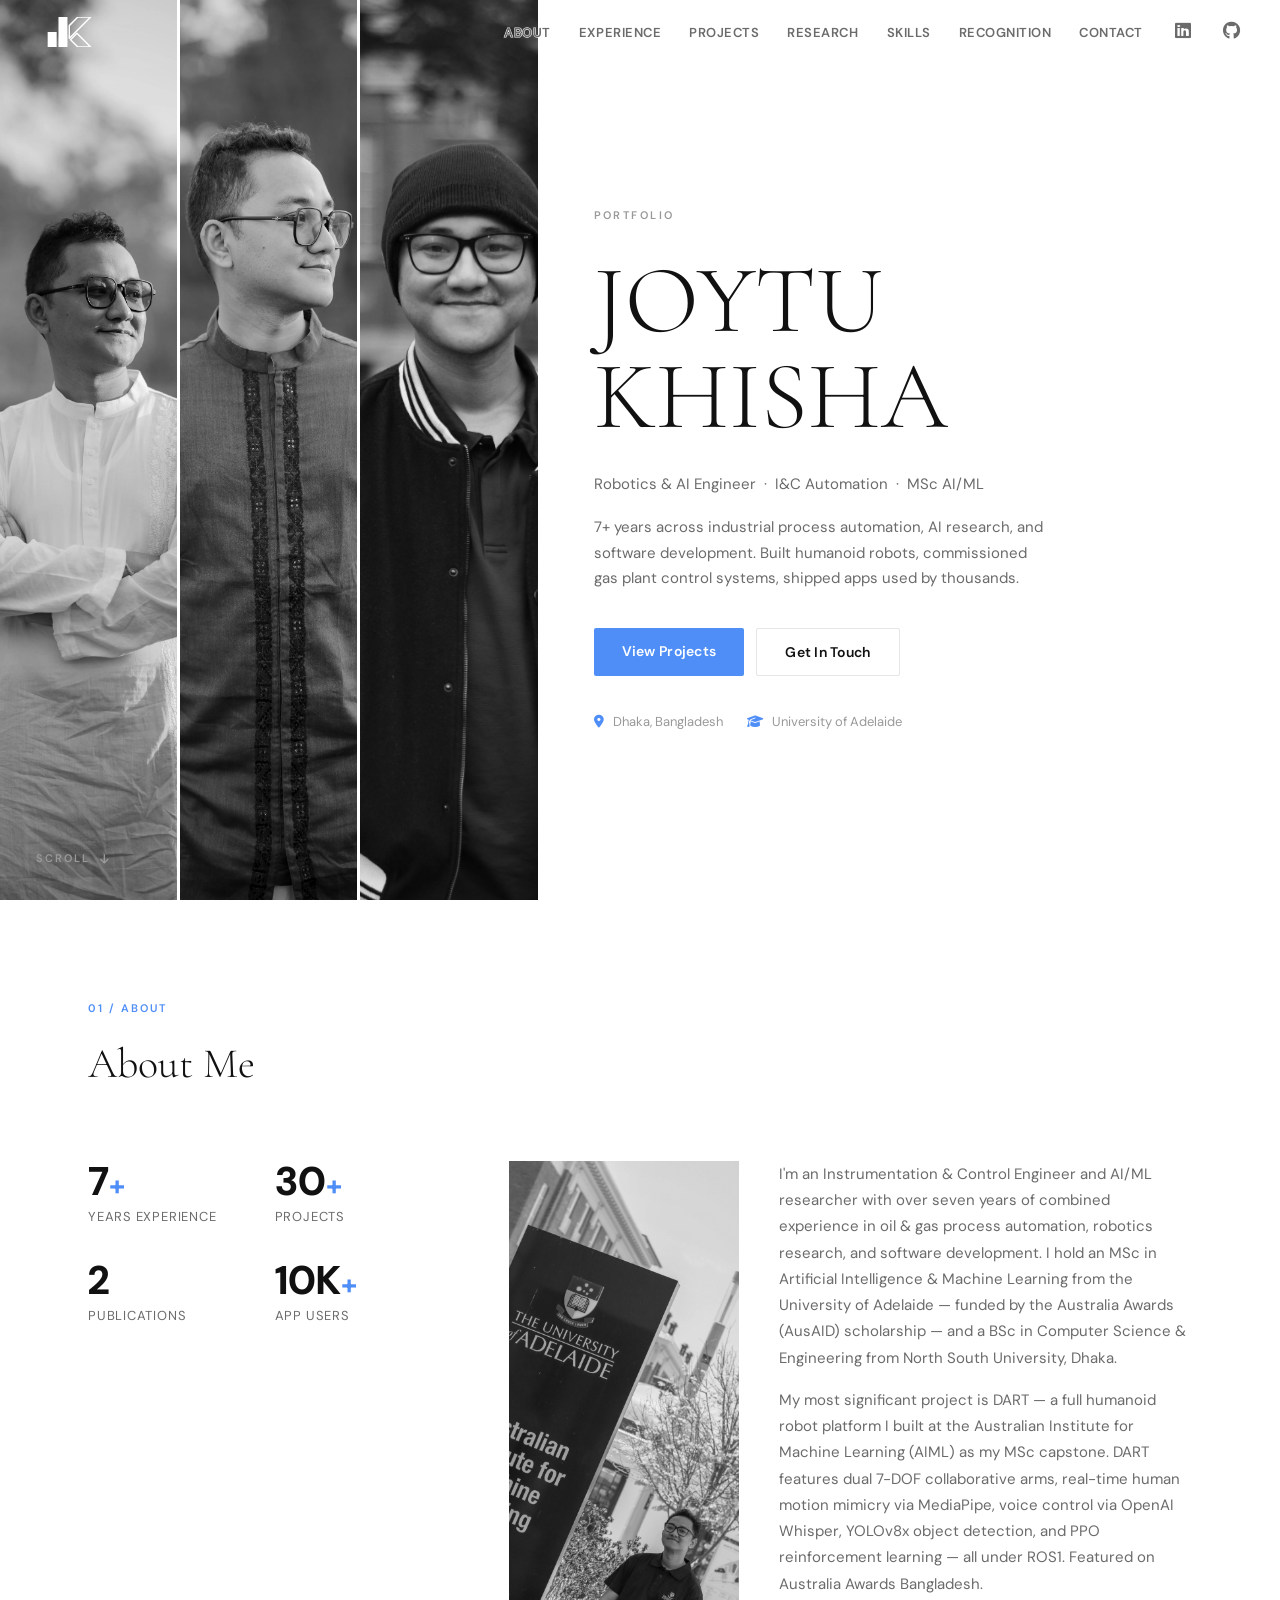
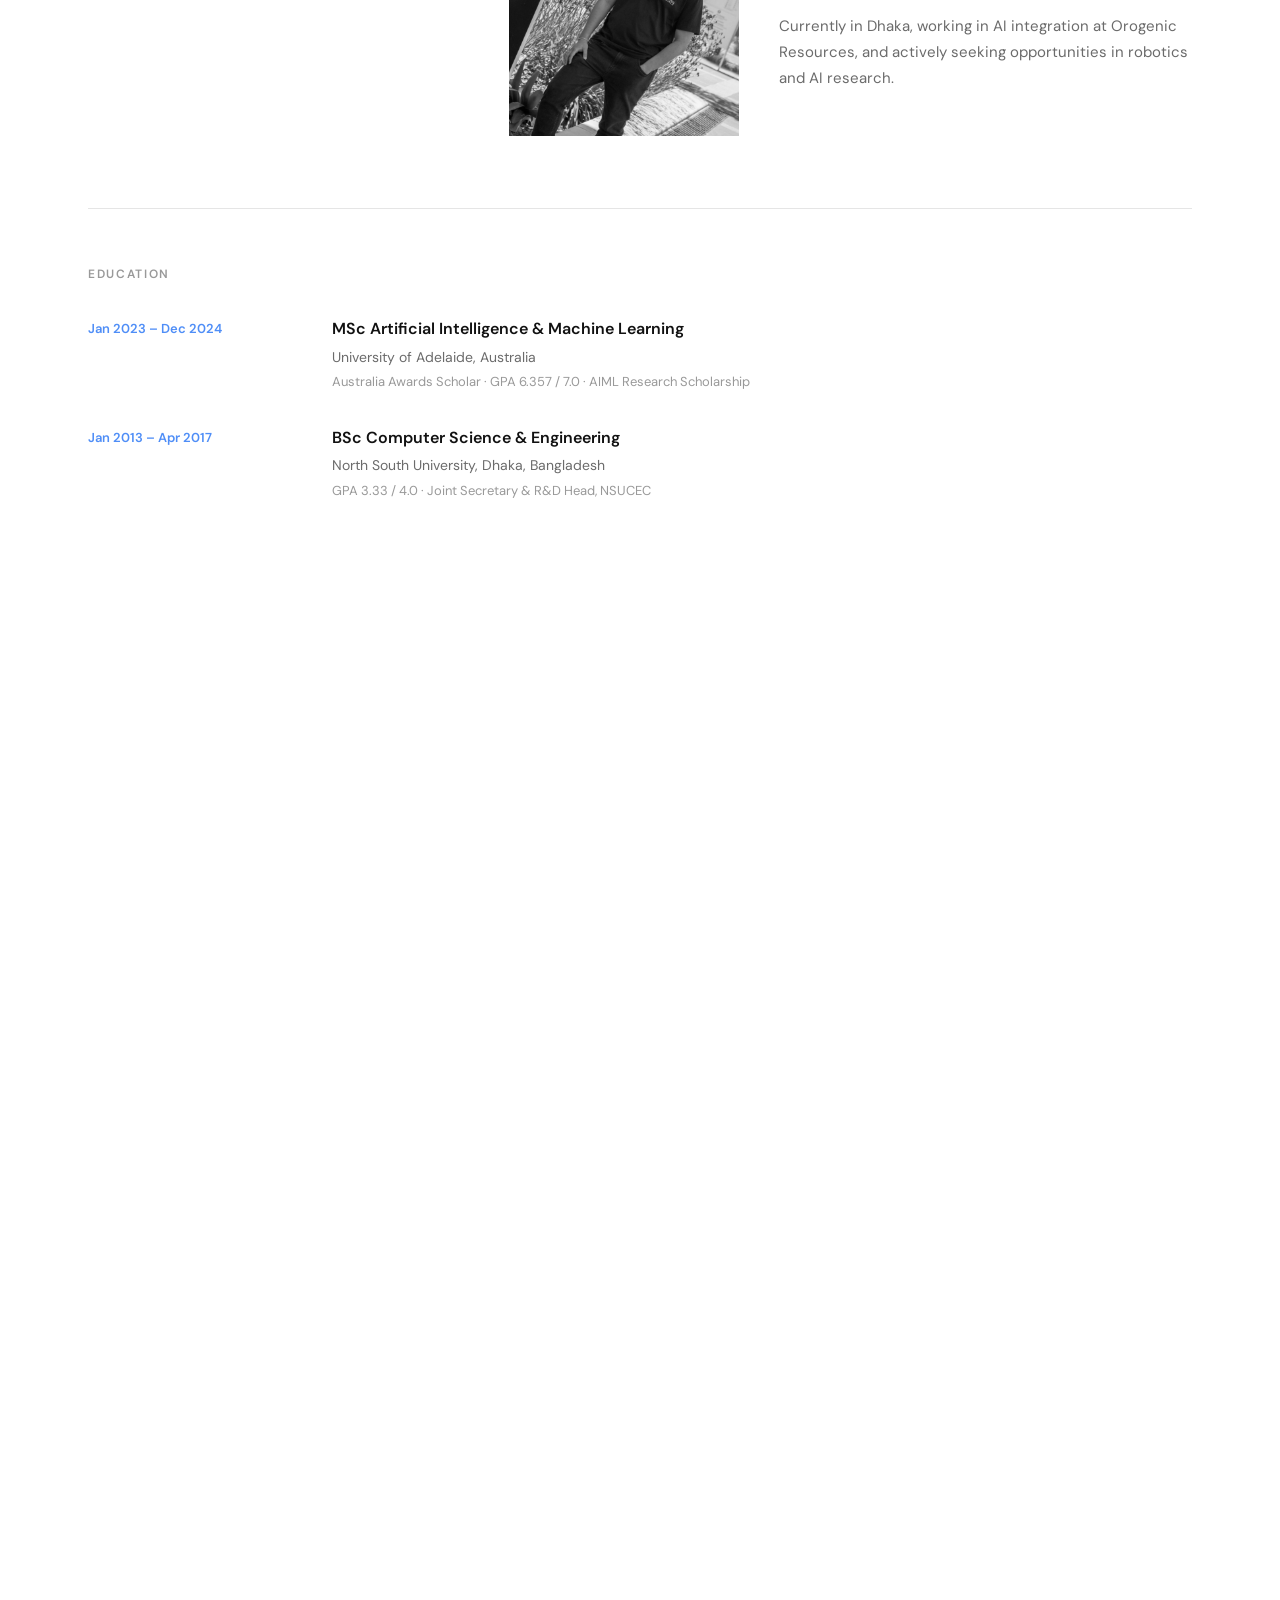
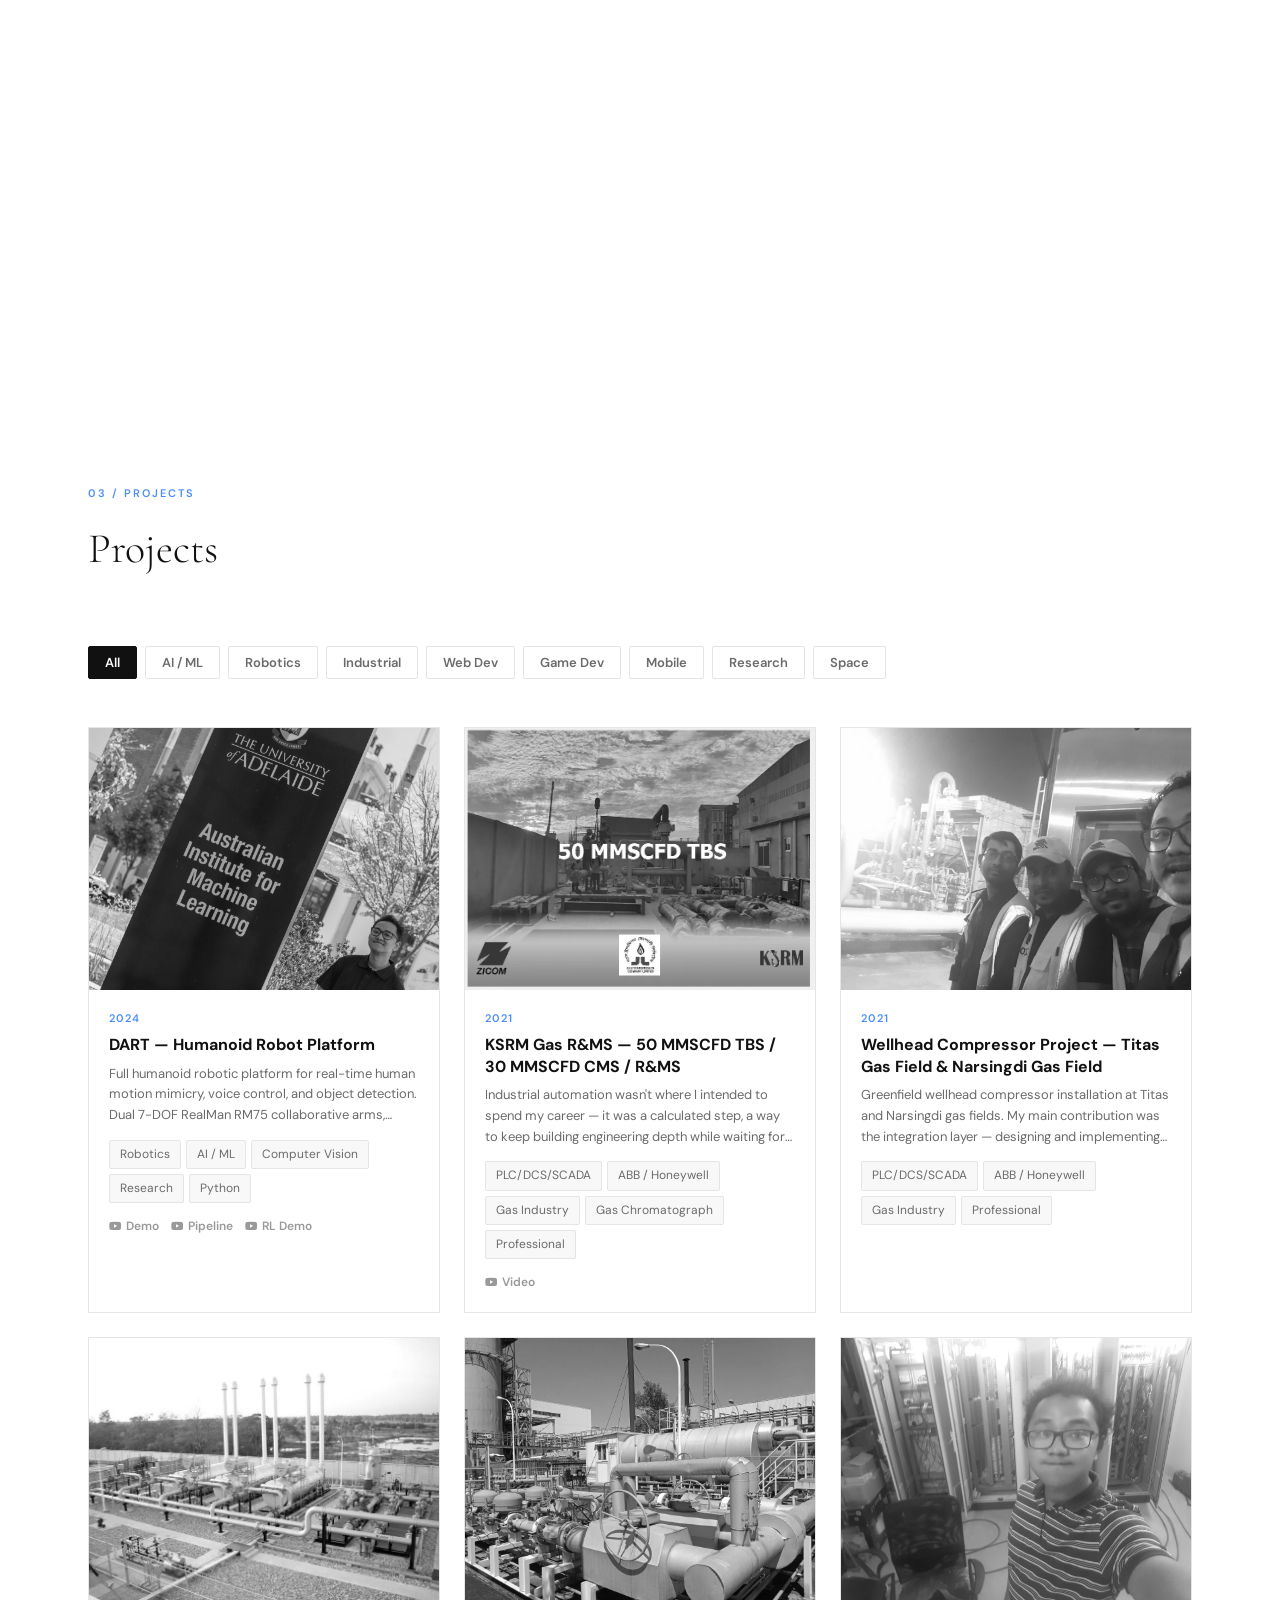
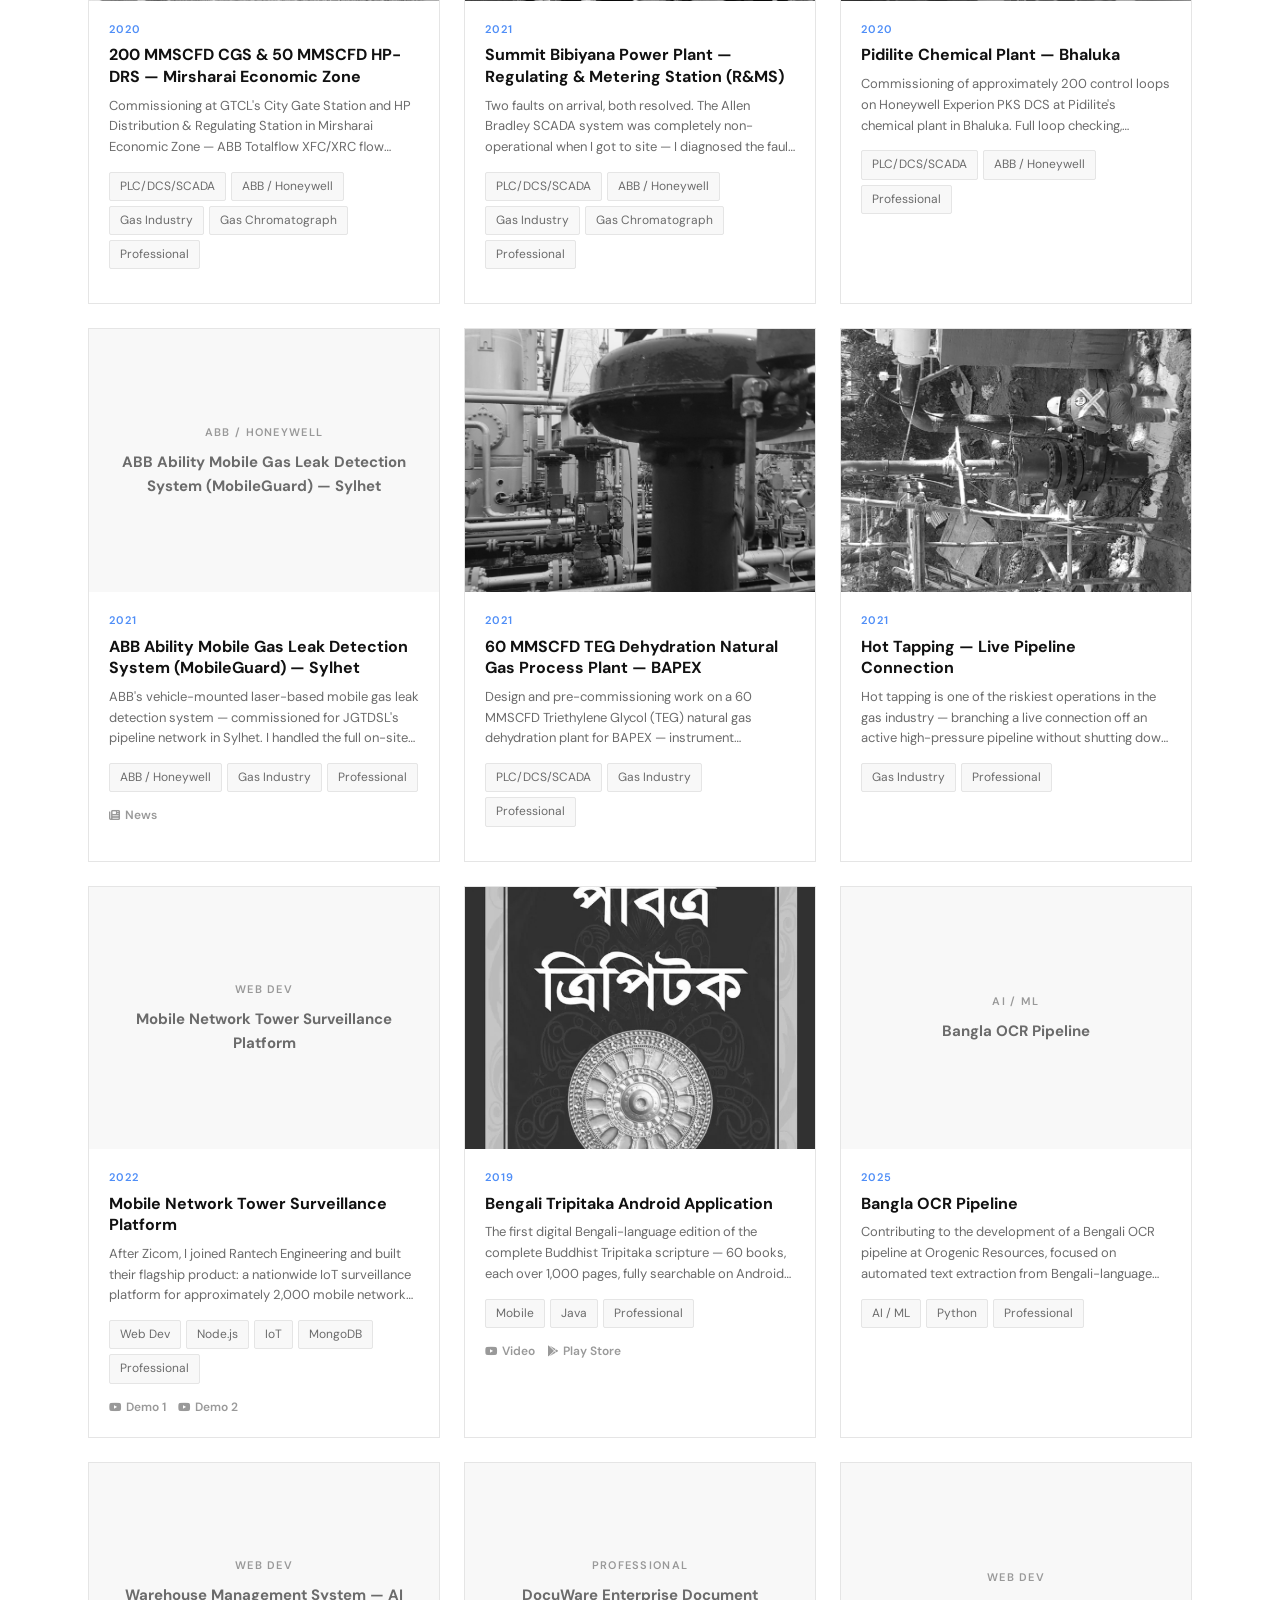
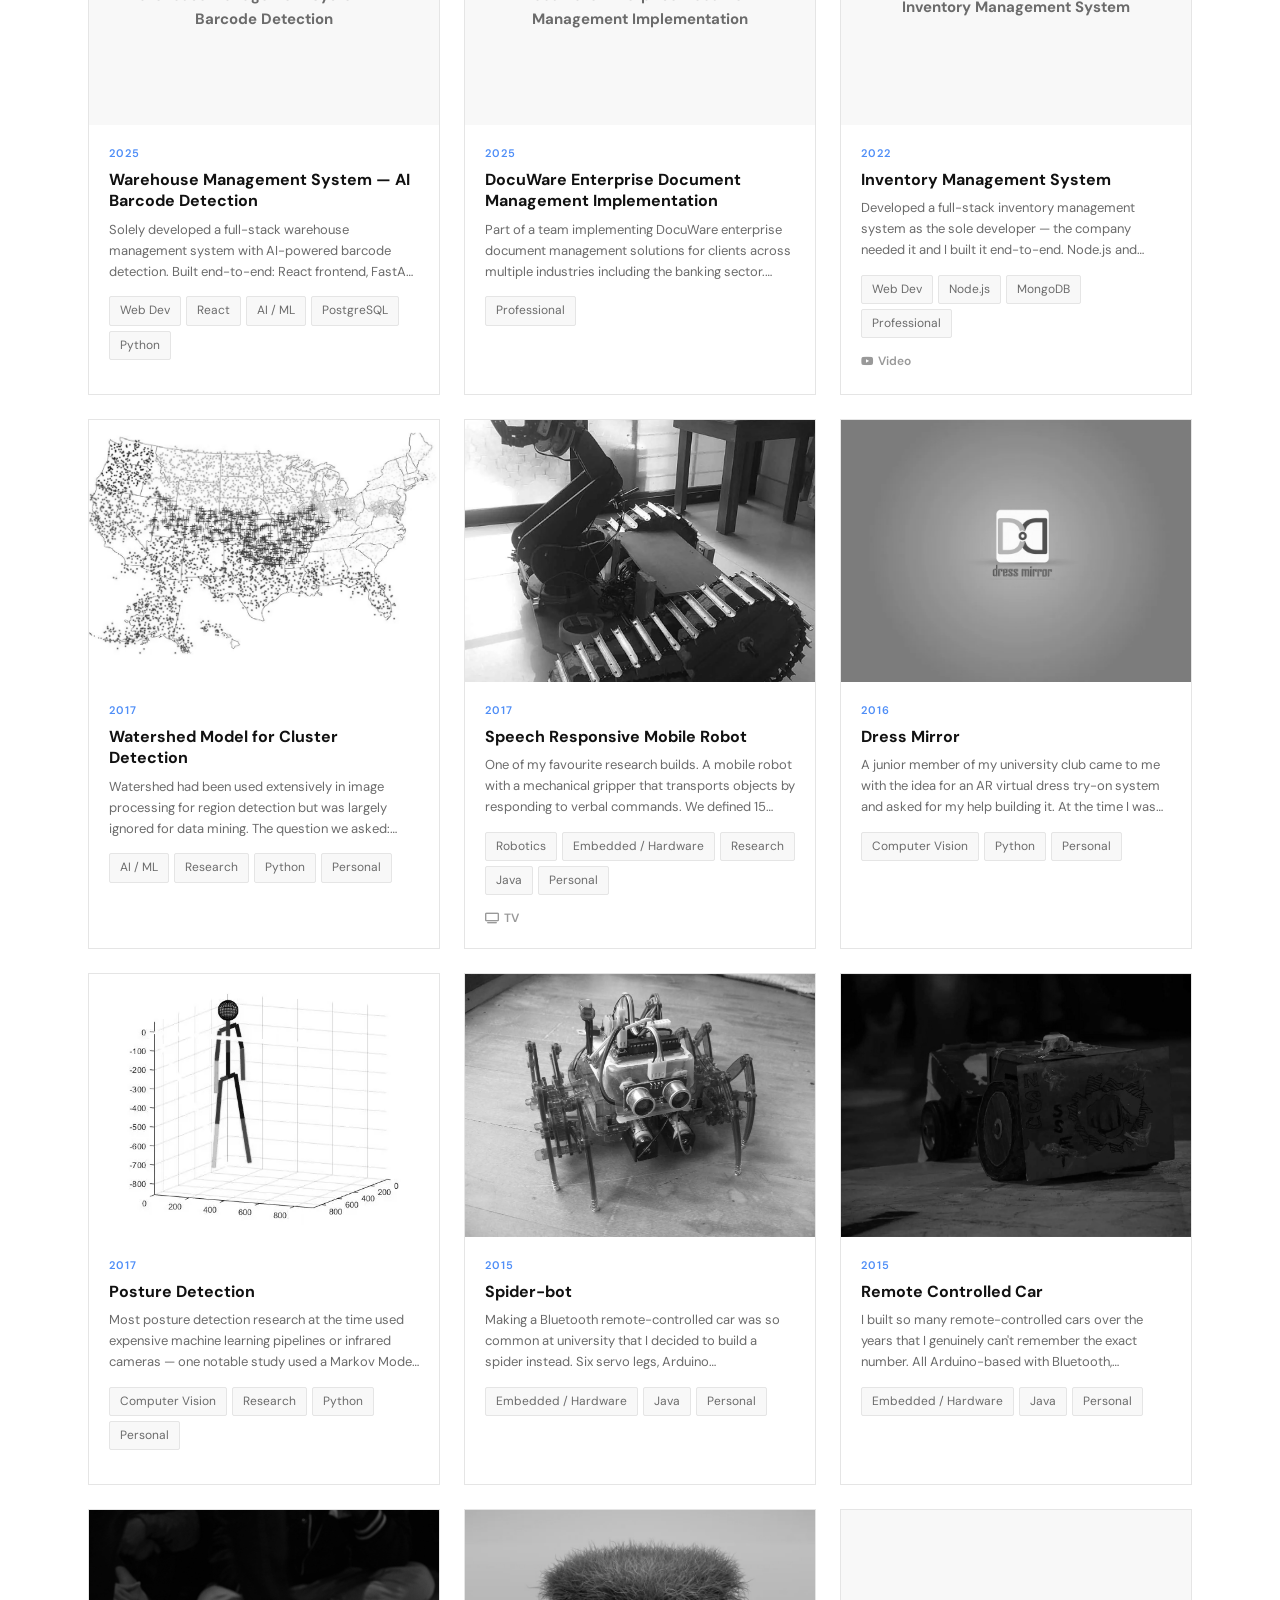
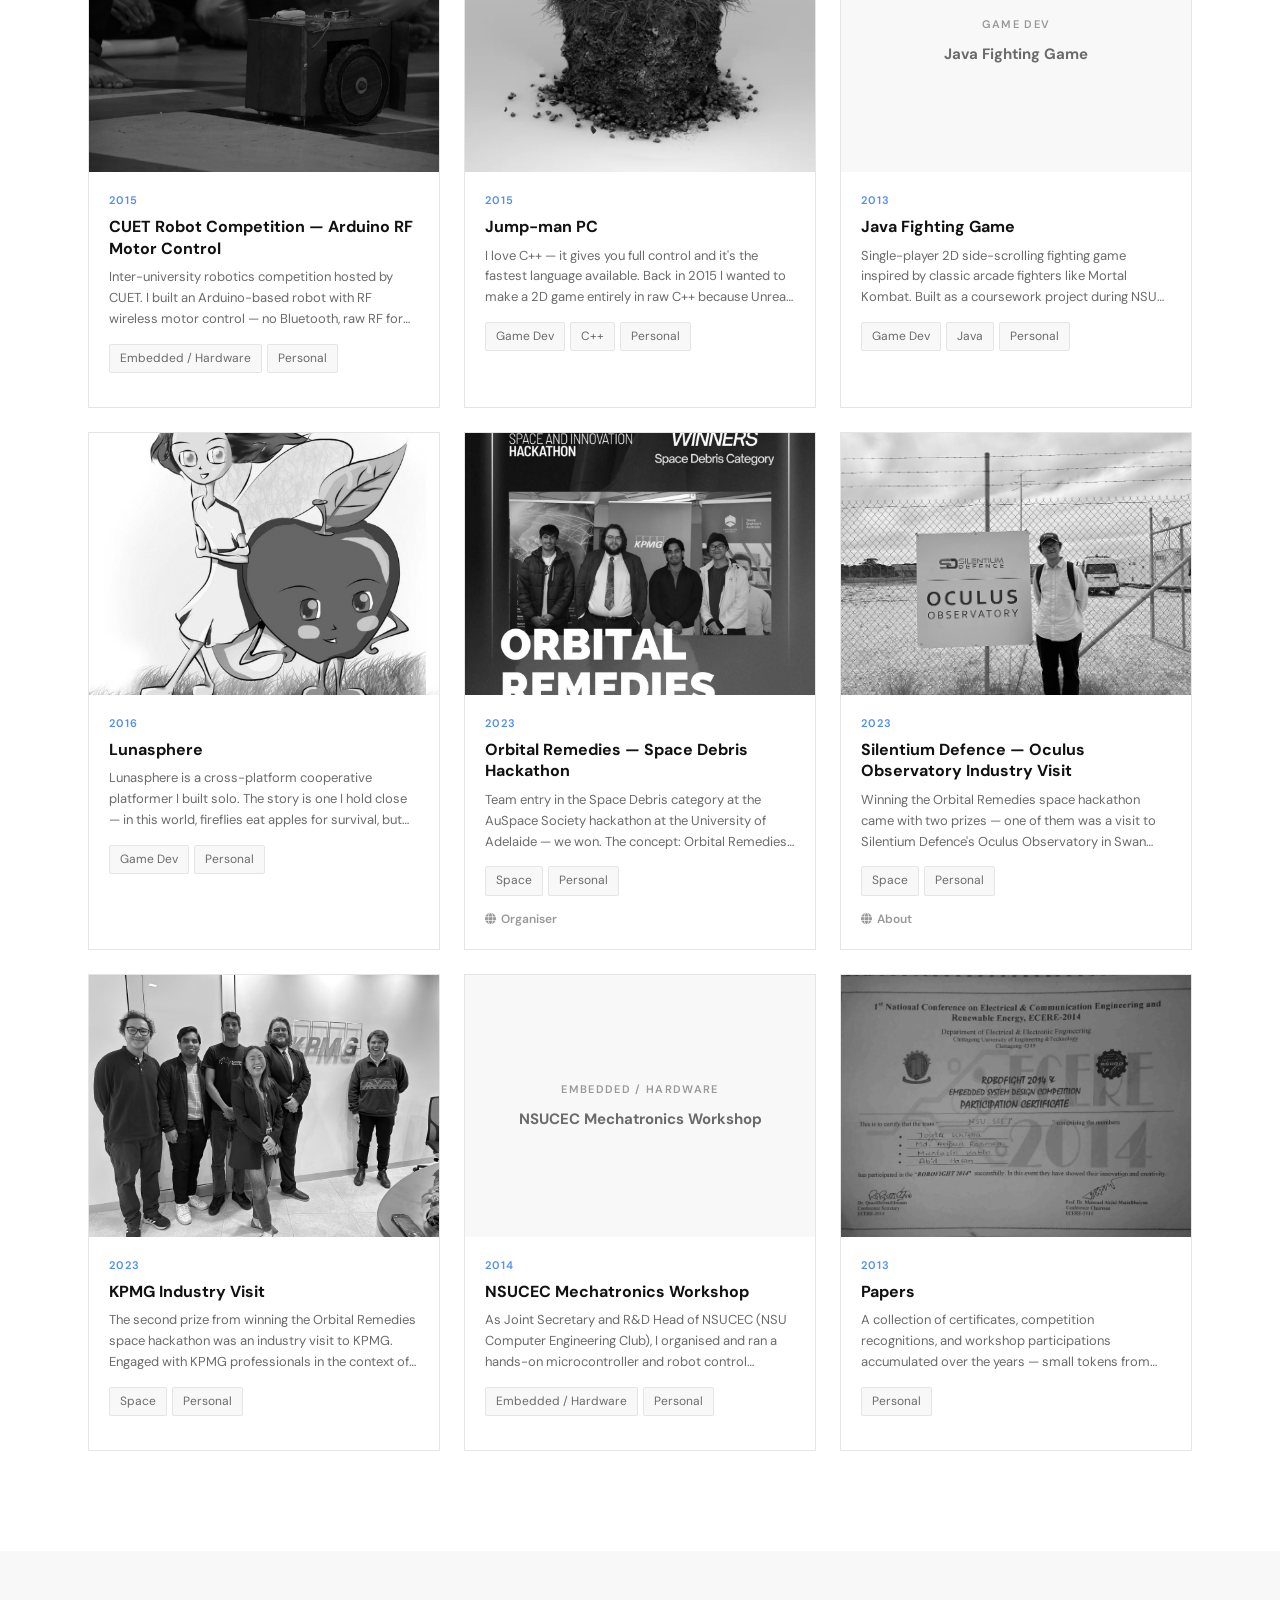
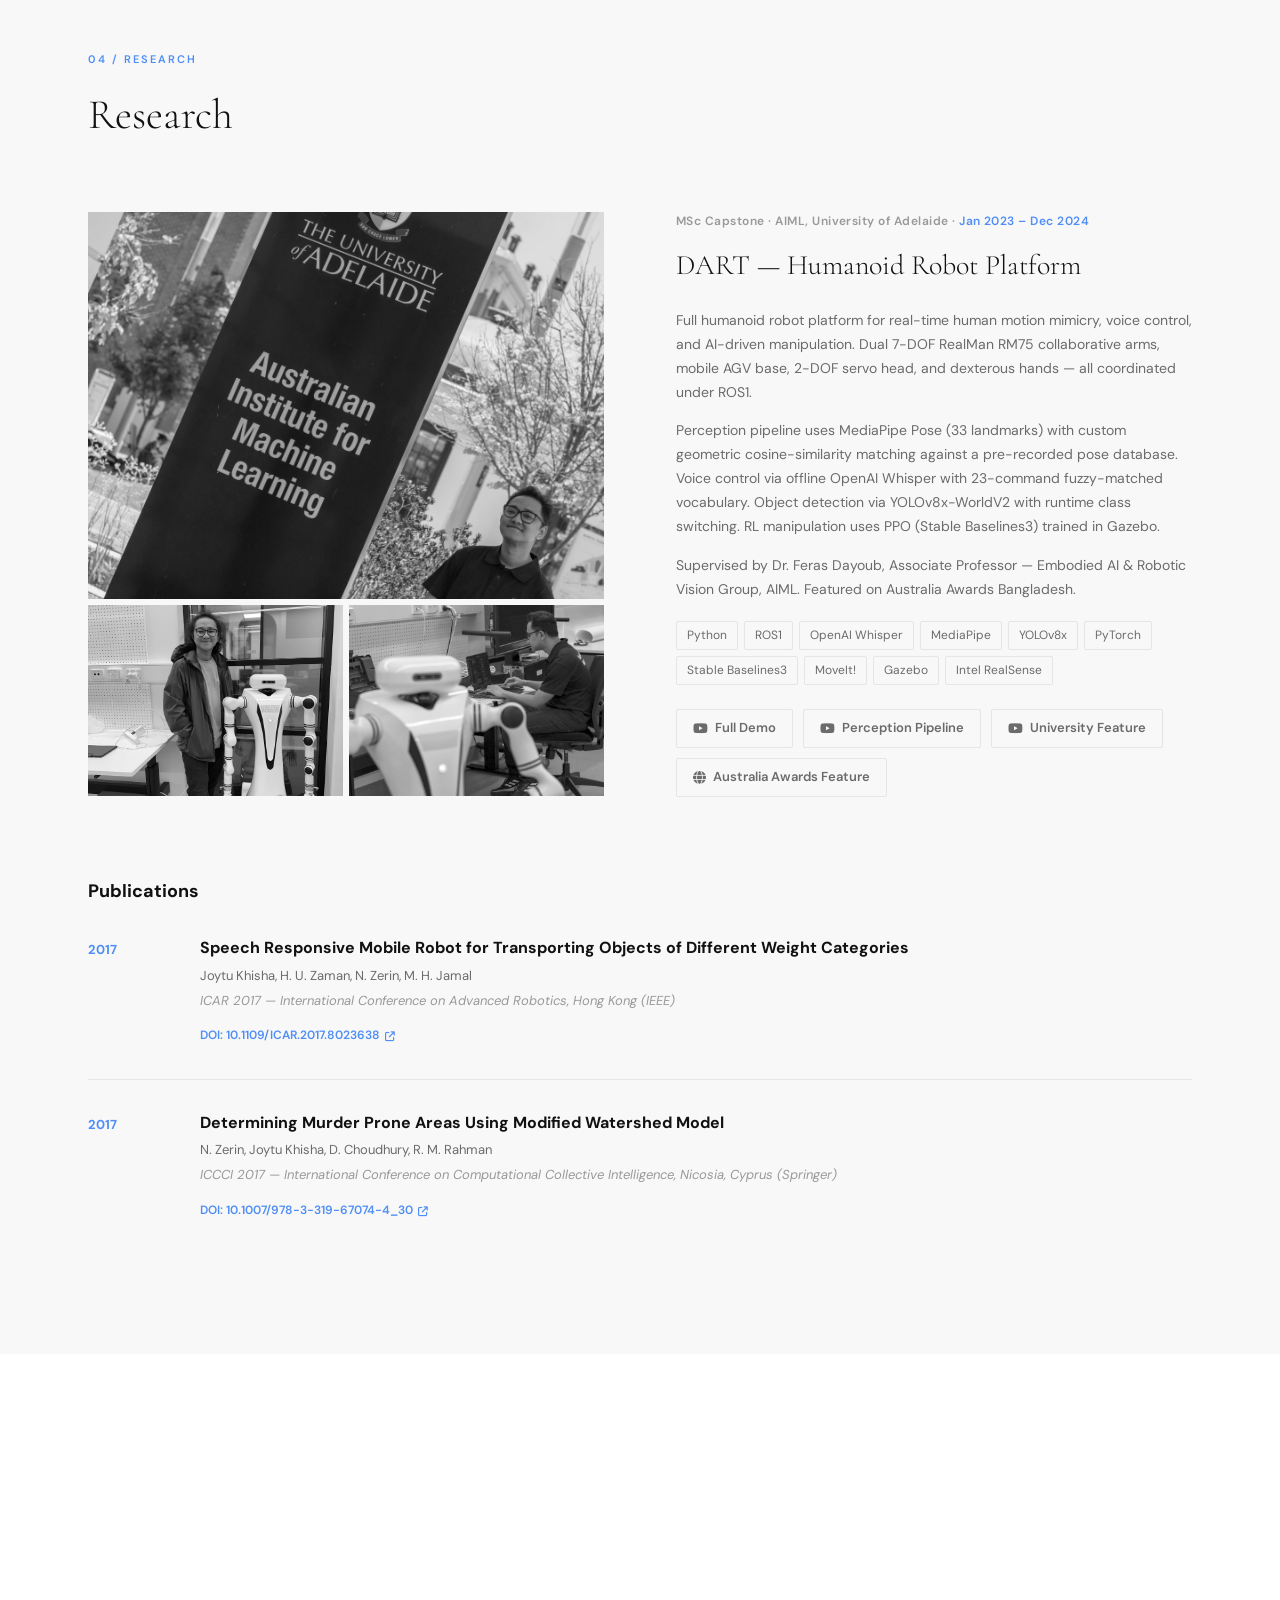
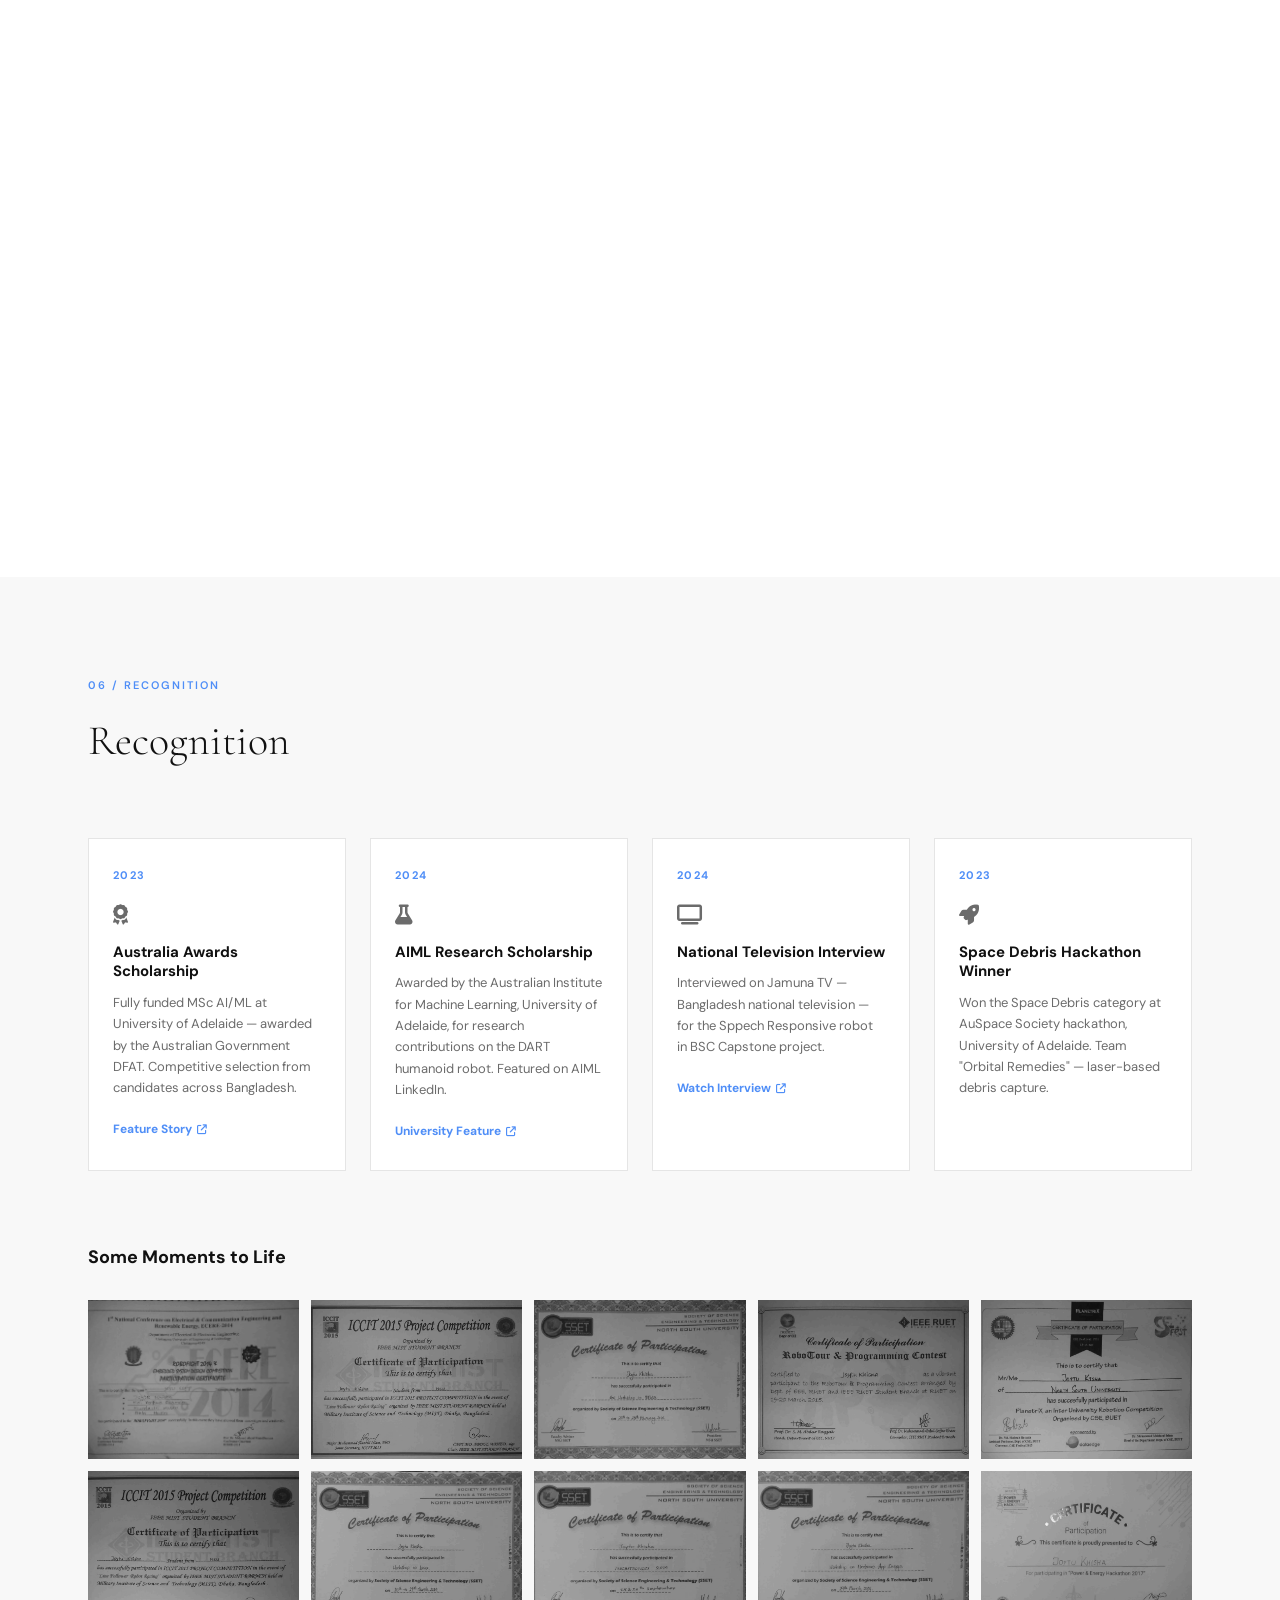
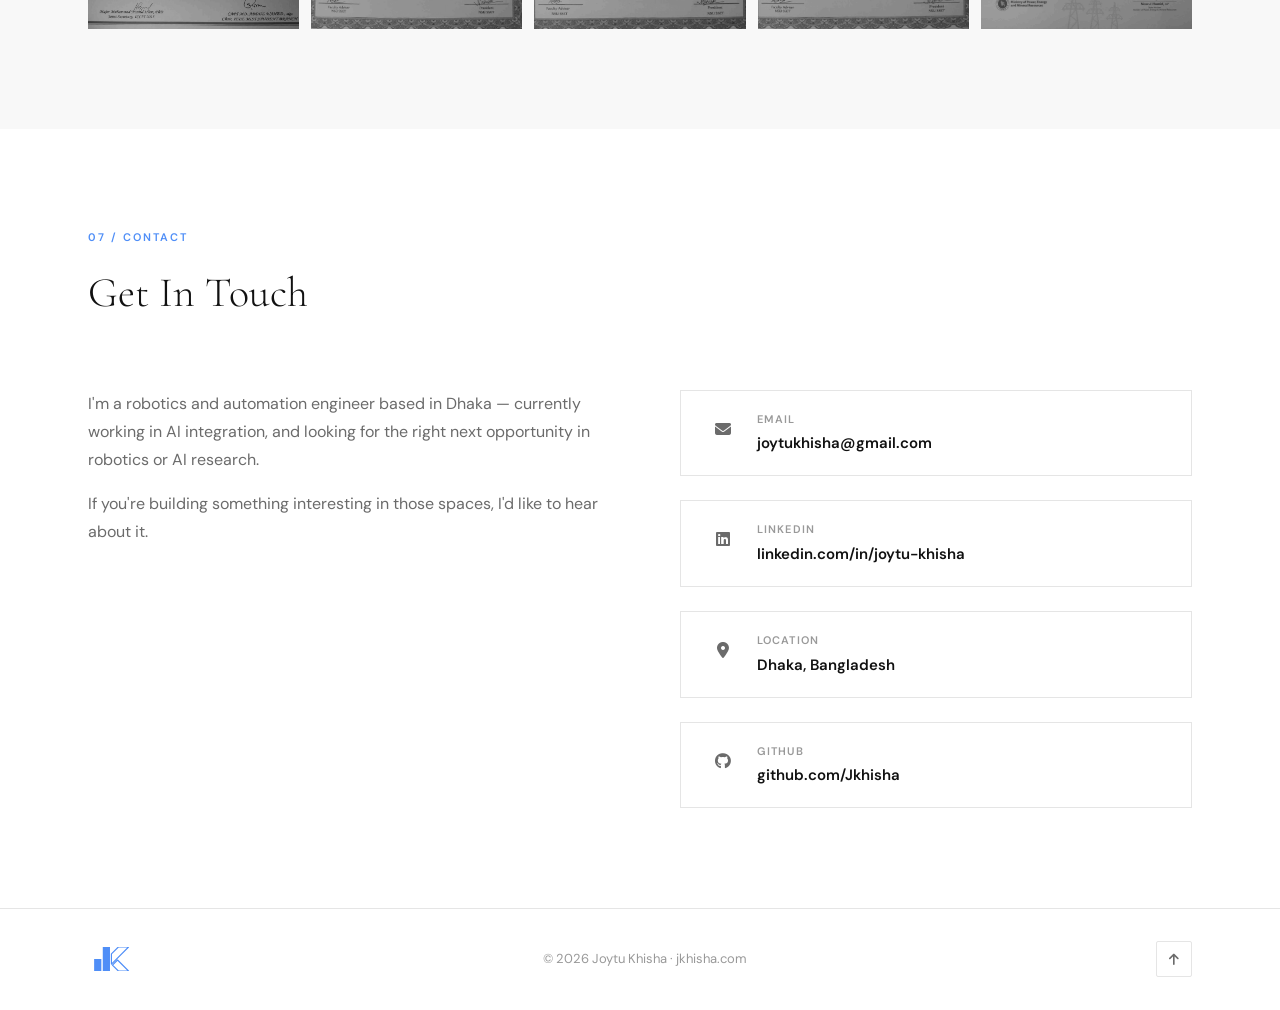
==== commit af9defa8: "Splash Screen Added" ====
--- a/index.html
+++ b/index.html
@@ -122,6 +122,18 @@
 </head>
 <body>
 
+  <!-- ── SPLASH ── -->
+  <div id="splash" aria-hidden="true">
+    <div class="splash-logo-wrap">
+      <svg viewBox="0 0 560 288" xmlns="http://www.w3.org/2000/svg">
+        <rect x="73.6" y="144" class="rect-fill" width="86.47" height="144.12"/>
+        <rect x="177.37" y="-0.12" class="rect-fill" width="86.47" height="288.24"/>
+        <polygon class="poly-stroke" points="311.71,174.57 486.4,-0.12 364.11,-0.12 281.13,82.86 281.13,205.14"/>
+        <polygon class="poly-stroke" points="293.36,217.37 364.11,288.12 486.4,288.12 354.51,156.23"/>
+      </svg>
+    </div>
+  </div>
+
   <!-- ── NAVBAR ── -->
   <nav id="navbar">
     <a href="#" class="nav-logo" aria-label="Joytu Khisha">
--- a/style.css
+++ b/style.css
@@ -32,6 +32,47 @@
   --section-pad: 100px;
 }
 
+/* ────────────────────────────────────────────
+   SPLASH SCREEN
+──────────────────────────────────────────── */
+#splash {
+  position: fixed;
+  inset: 0;
+  background: #fff;
+  z-index: 10000;
+  display: flex;
+  align-items: center;
+  justify-content: center;
+  transition: opacity 0.45s ease;
+}
+#splash.splash-out {
+  opacity: 0;
+  pointer-events: none;
+}
+.splash-logo-wrap {
+  width: 120px;
+  will-change: transform;
+  transition: transform 0.65s cubic-bezier(0.4, 0, 0.2, 1),
+              opacity 0.25s ease;
+}
+.splash-logo-wrap svg {
+  width: 100%;
+  display: block;
+  filter: none !important;
+}
+.splash-logo-wrap .rect-fill  { fill: var(--accent); }
+.splash-logo-wrap .poly-stroke {
+  fill: none;
+  stroke: var(--accent);
+  stroke-width: 14;
+  stroke-linecap: round;
+  stroke-linejoin: round;
+  stroke-miterlimit: 10;
+}
+
+/* Hide real nav-logo while splash is active */
+body.splashing .nav-logo { opacity: 0 !important; }
+
 /* ── All images & videos: grayscale ── */
 img, video { filter: grayscale(1); }
 
@@ -177,6 +218,8 @@
   font-weight: 600;
   letter-spacing: 0.04em;
   color: var(--text-secondary);
+  -webkit-text-stroke: 1px #fff;
+  paint-order: stroke fill;
   text-transform: uppercase;
   transition: color 0.2s;
   position: relative;
@@ -1113,12 +1156,14 @@
   display: flex; flex-direction: column; overflow: hidden;
 }
 .pm-close {
-  position: absolute; top: 16px; right: 16px; z-index: 2;
-  background: none; border: none; cursor: pointer;
-  font-size: 20px; color: var(--text-secondary);
-  filter: none !important; transition: color 0.2s;
-}
-.pm-close:hover { color: var(--text); }
+  position: absolute; top: 12px; right: 12px; z-index: 10;
+  width: 32px; height: 32px;
+  display: flex; align-items: center; justify-content: center;
+  background: #fff; border: 1px solid var(--border); cursor: pointer;
+  font-size: 15px; color: var(--text-secondary);
+  filter: none !important; transition: color 0.2s, border-color 0.2s;
+}
+.pm-close:hover { color: var(--text); border-color: var(--text-light); }
 .pm-close i { filter: none !important; }
 .pm-inner {
   display: flex; height: 100%; overflow: hidden;
@@ -1282,6 +1327,12 @@
     font-size: 14px;
     text-transform: none;
     letter-spacing: 0;
+    color: var(--text-secondary);
+    -webkit-text-stroke: 1px transparent;
+  }
+  .nav-links.open .nav-link:hover,
+  .nav-links.open .nav-link.active {
+    color: var(--text);
   }
   .nav-hamburger { display: flex; margin-left: auto; }
   .nav-github { display: none; }
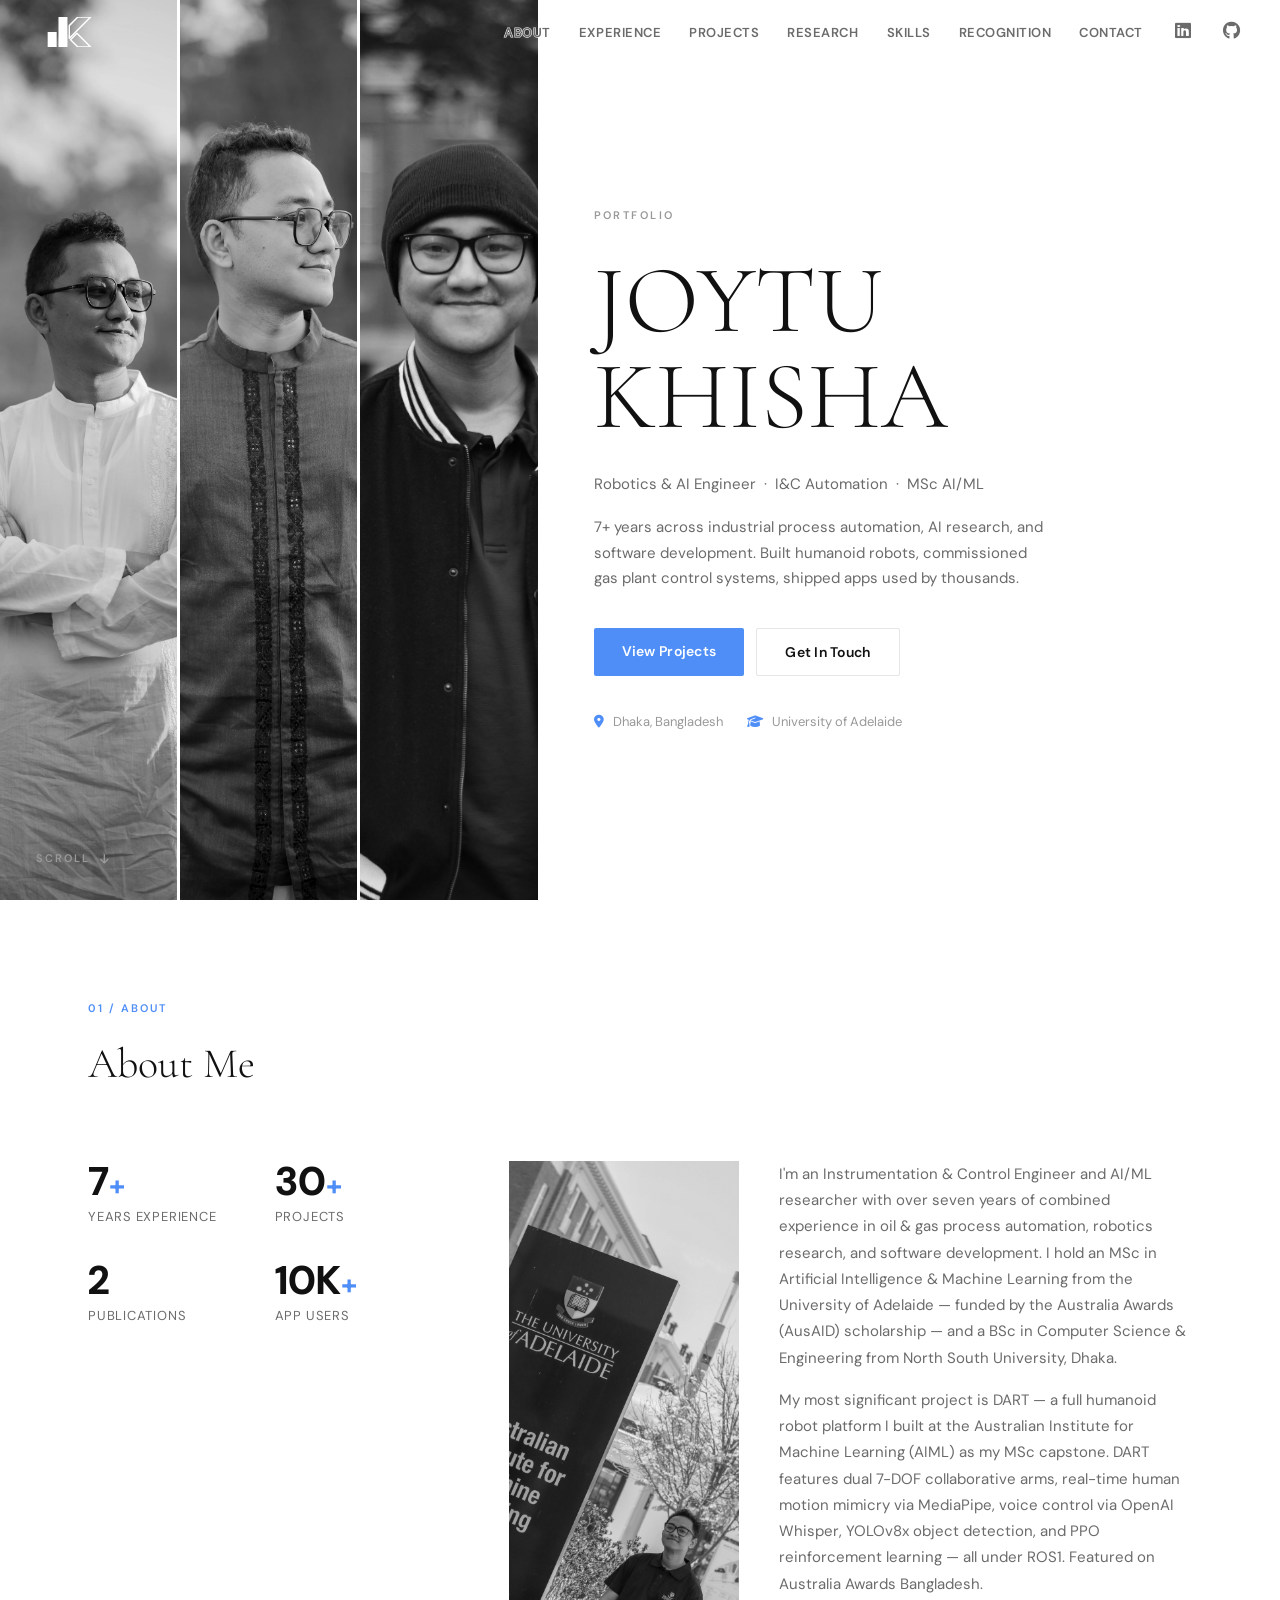
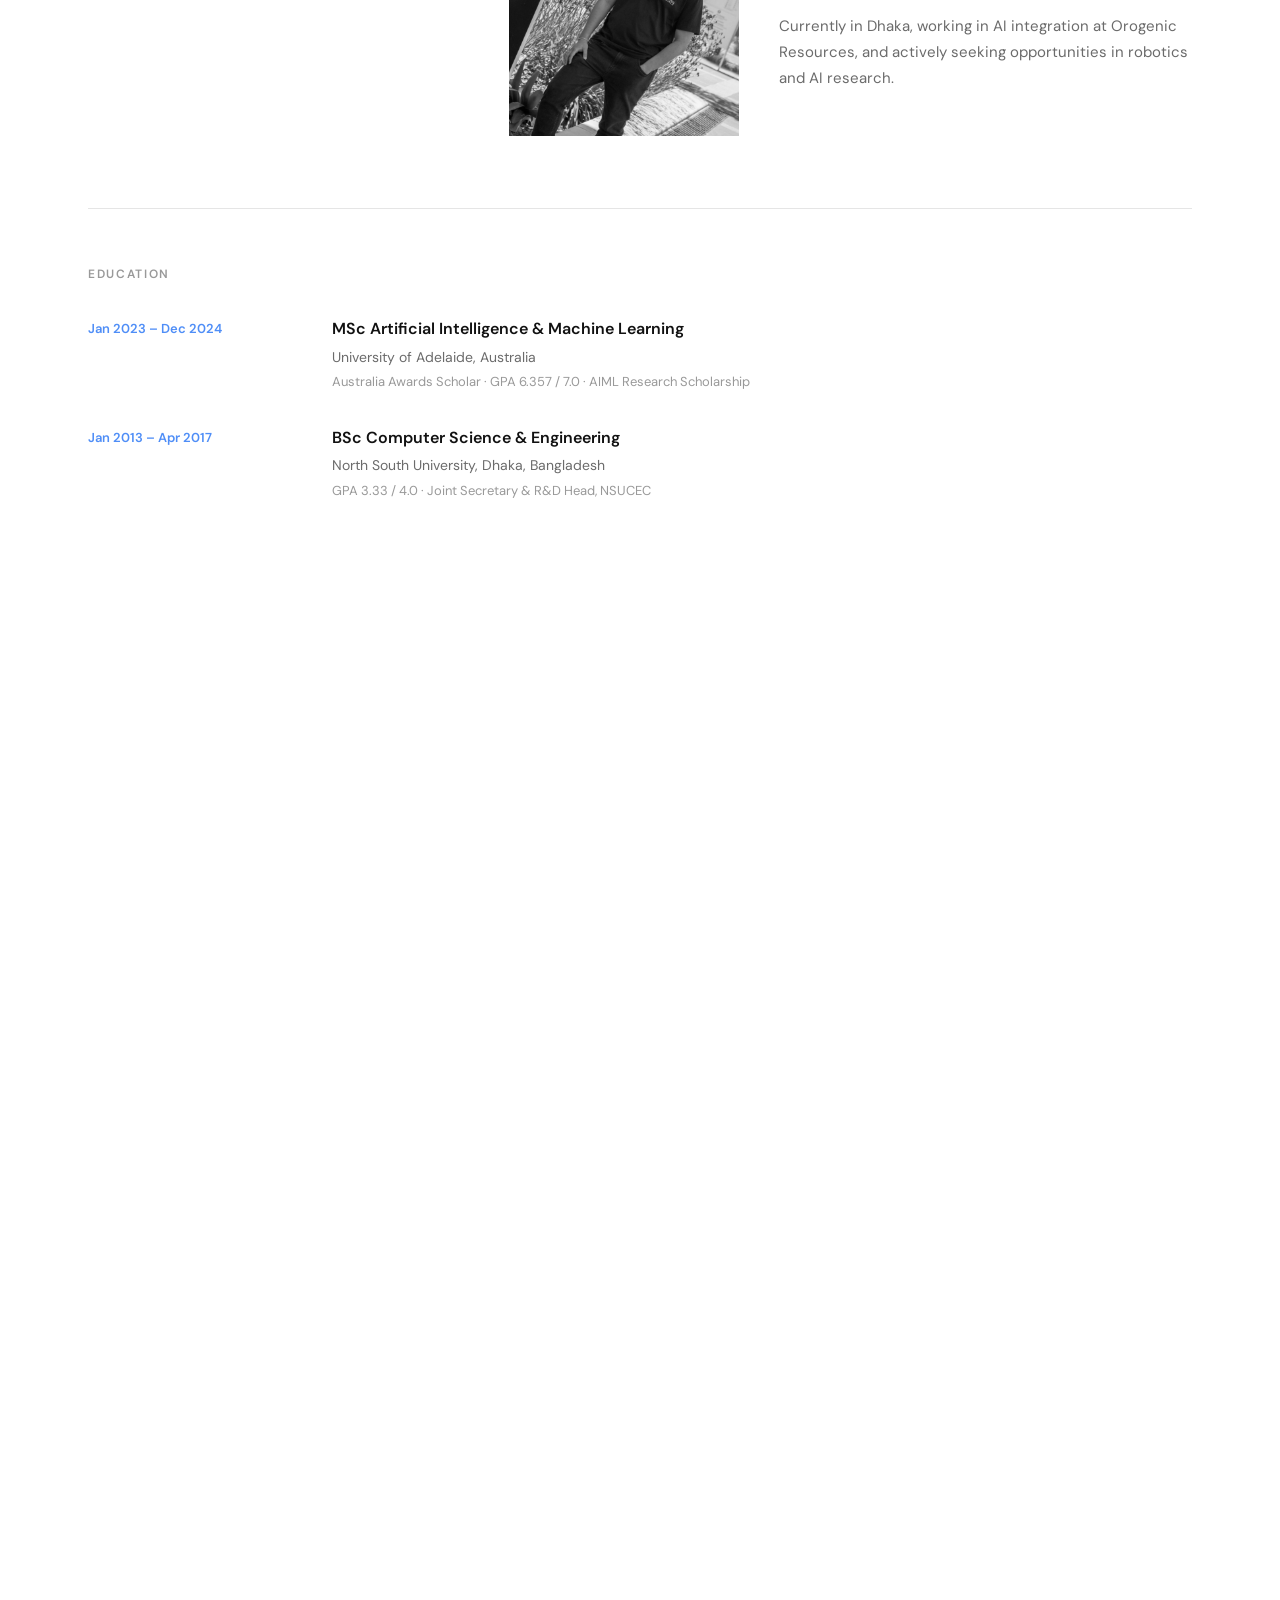
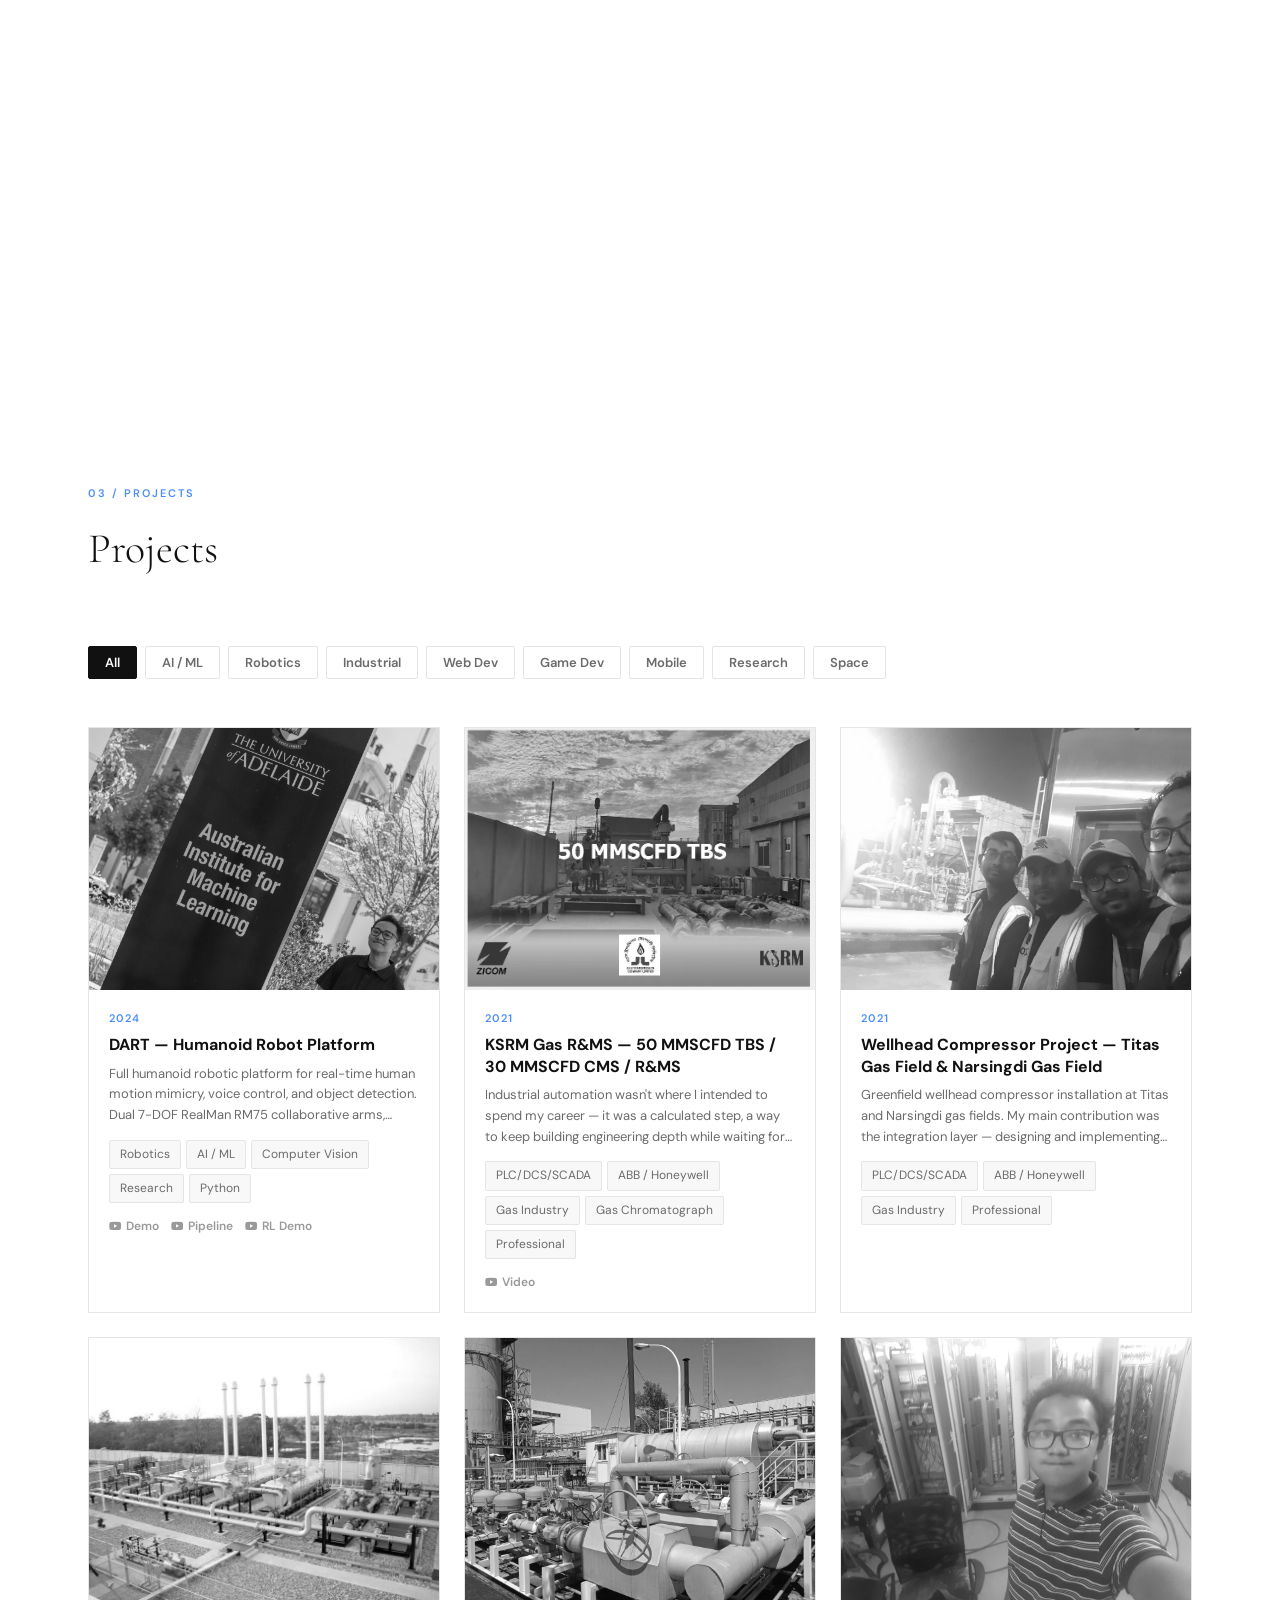
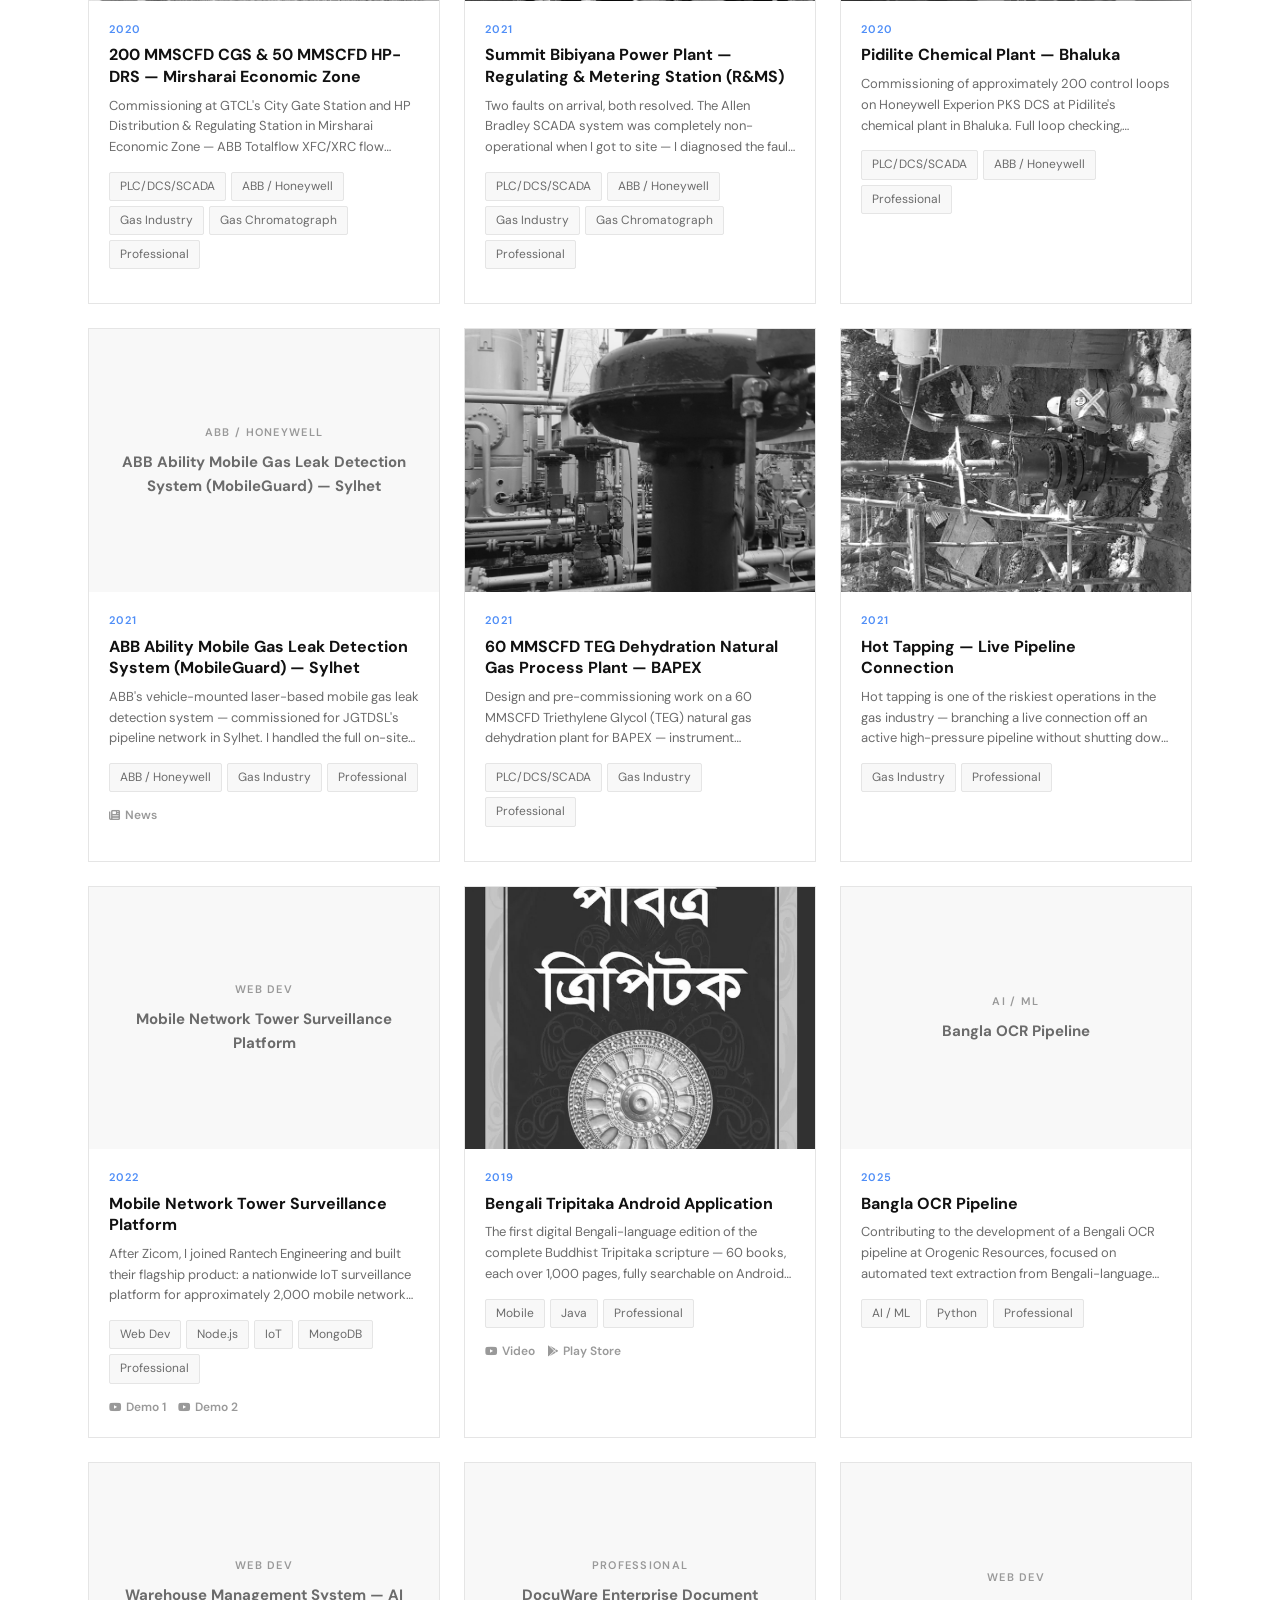
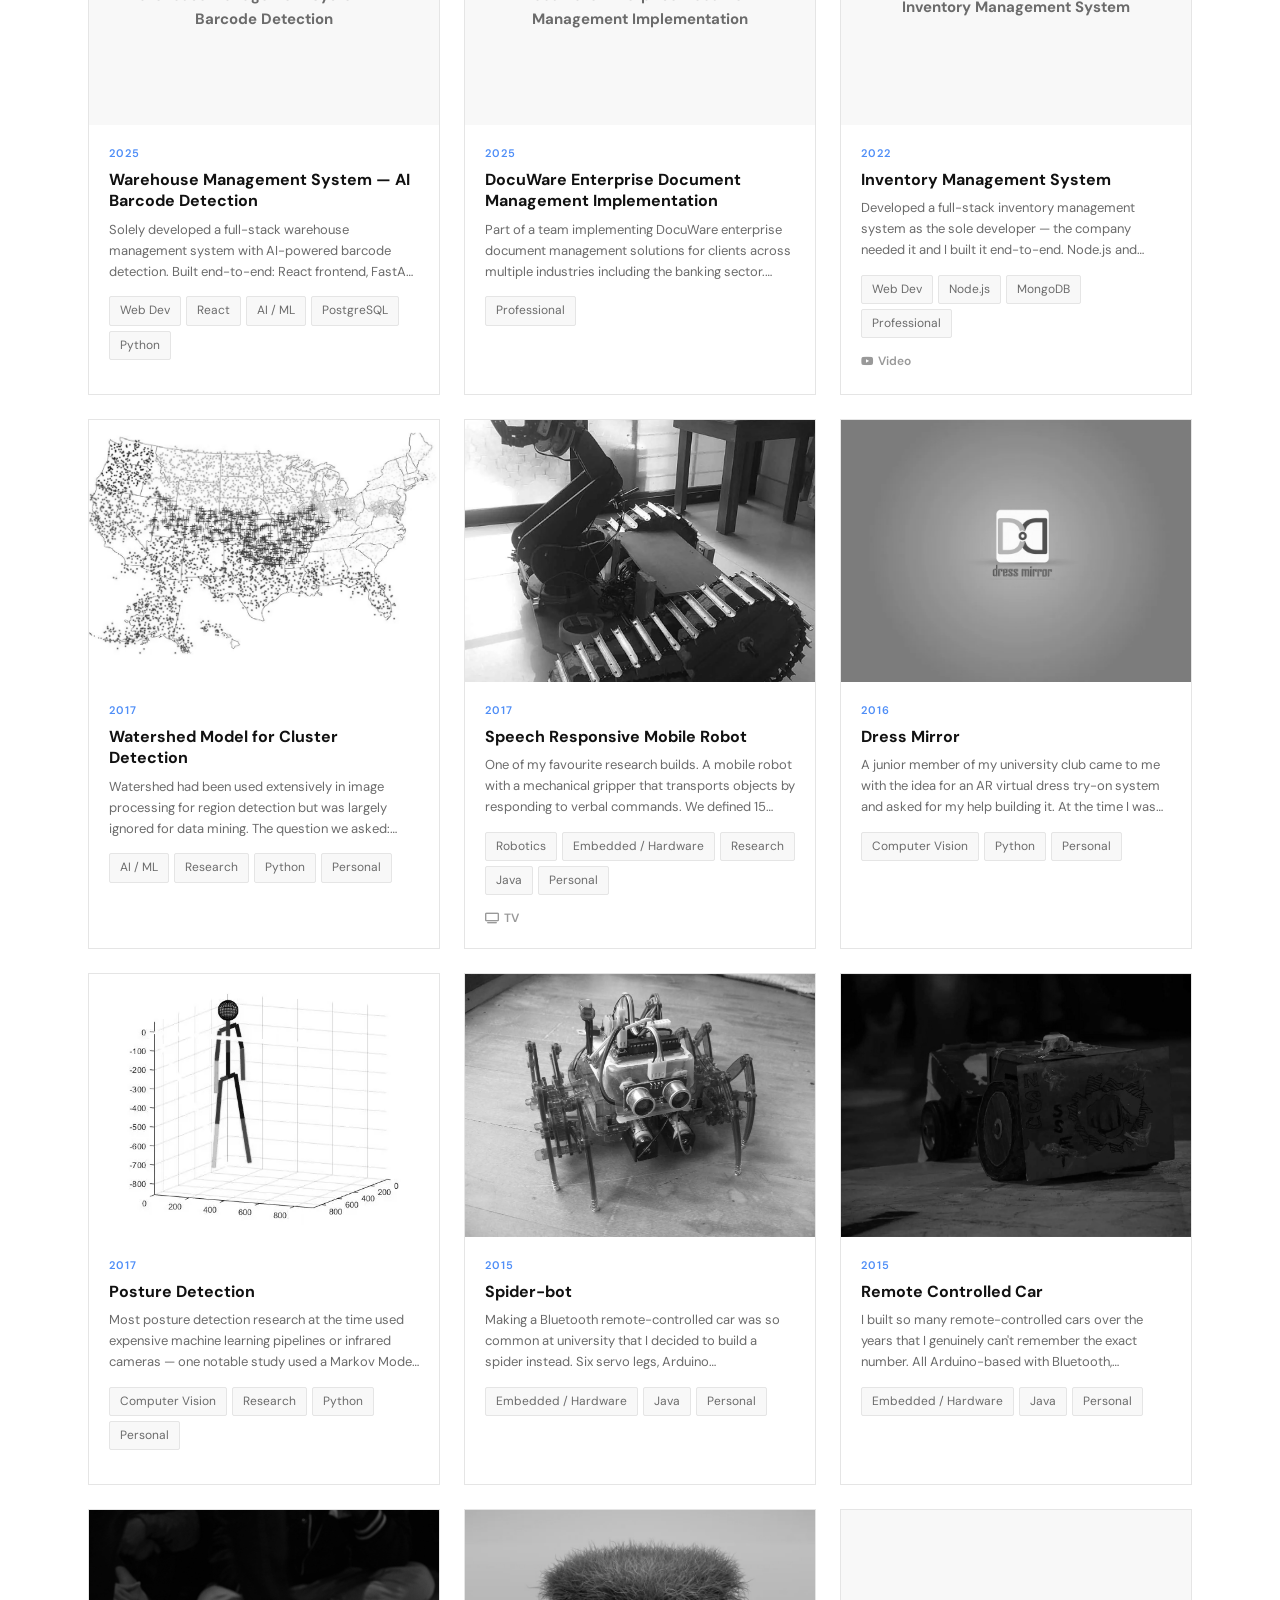
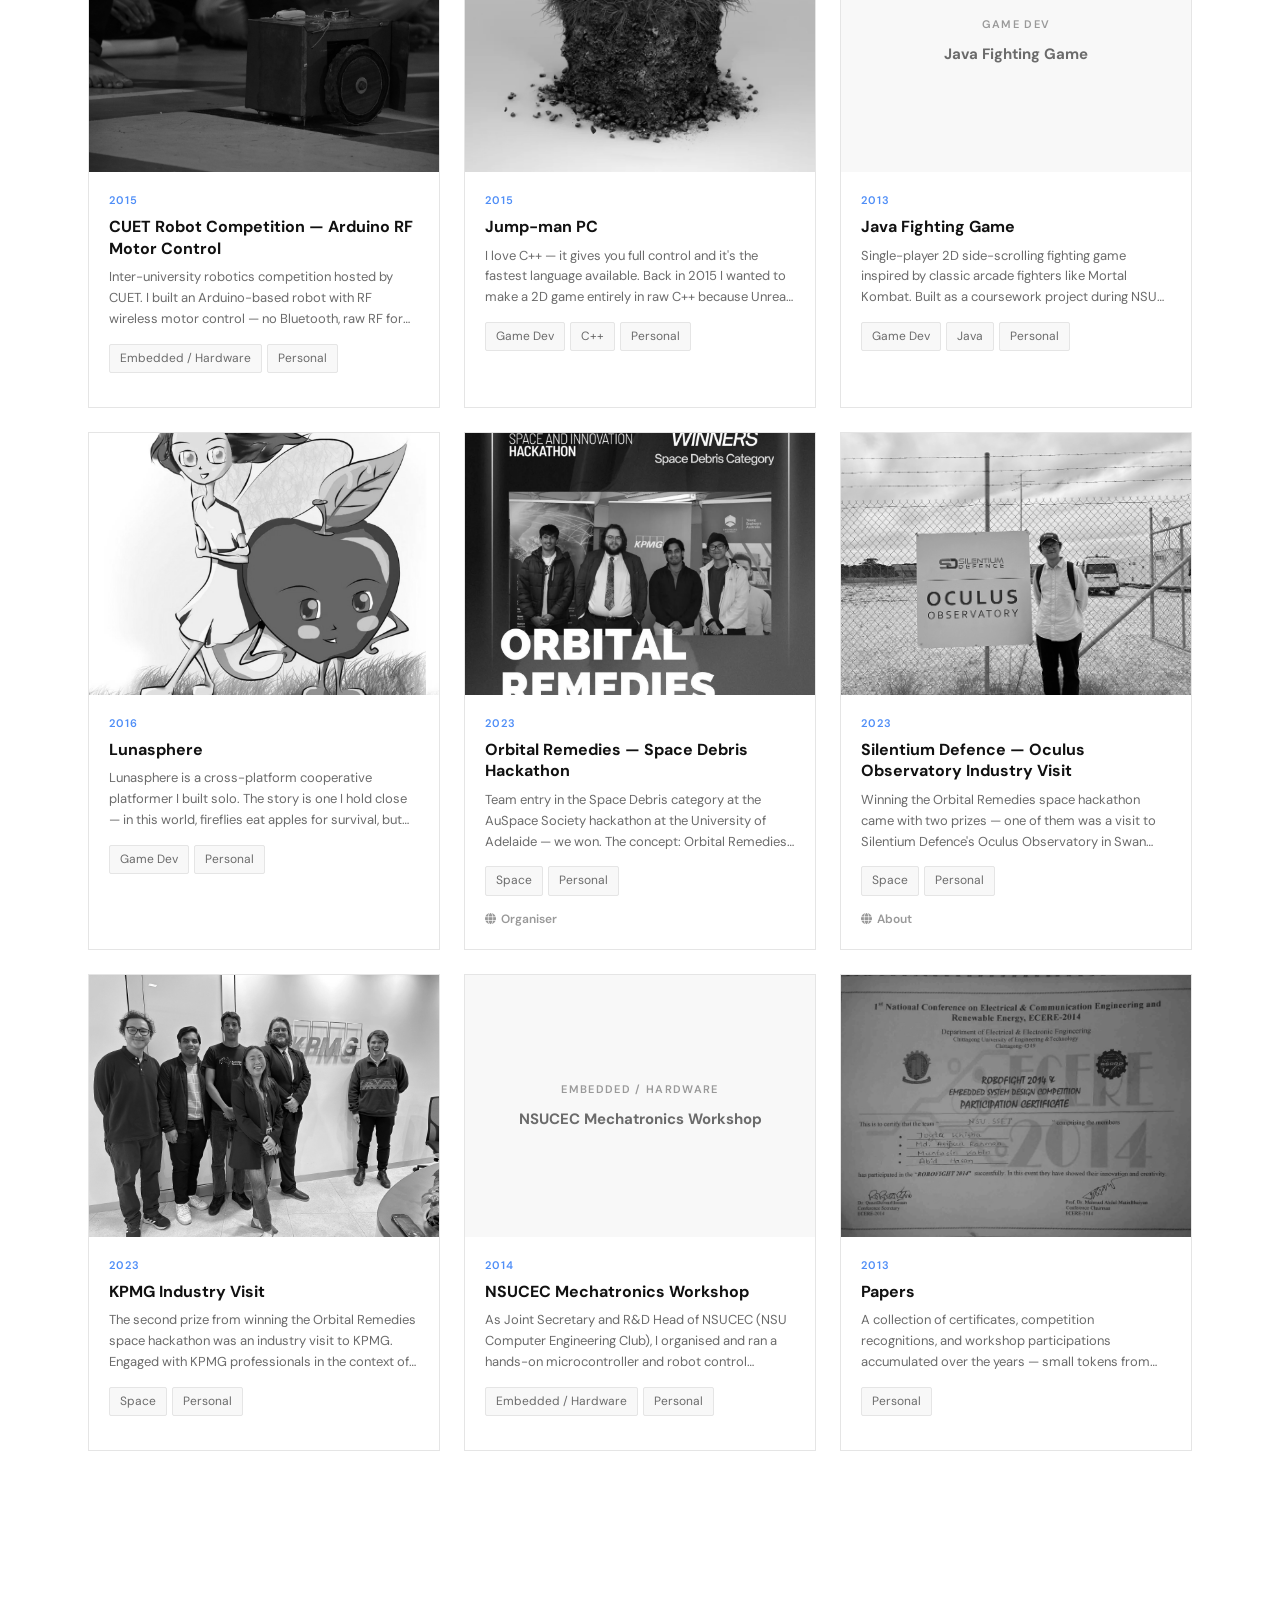
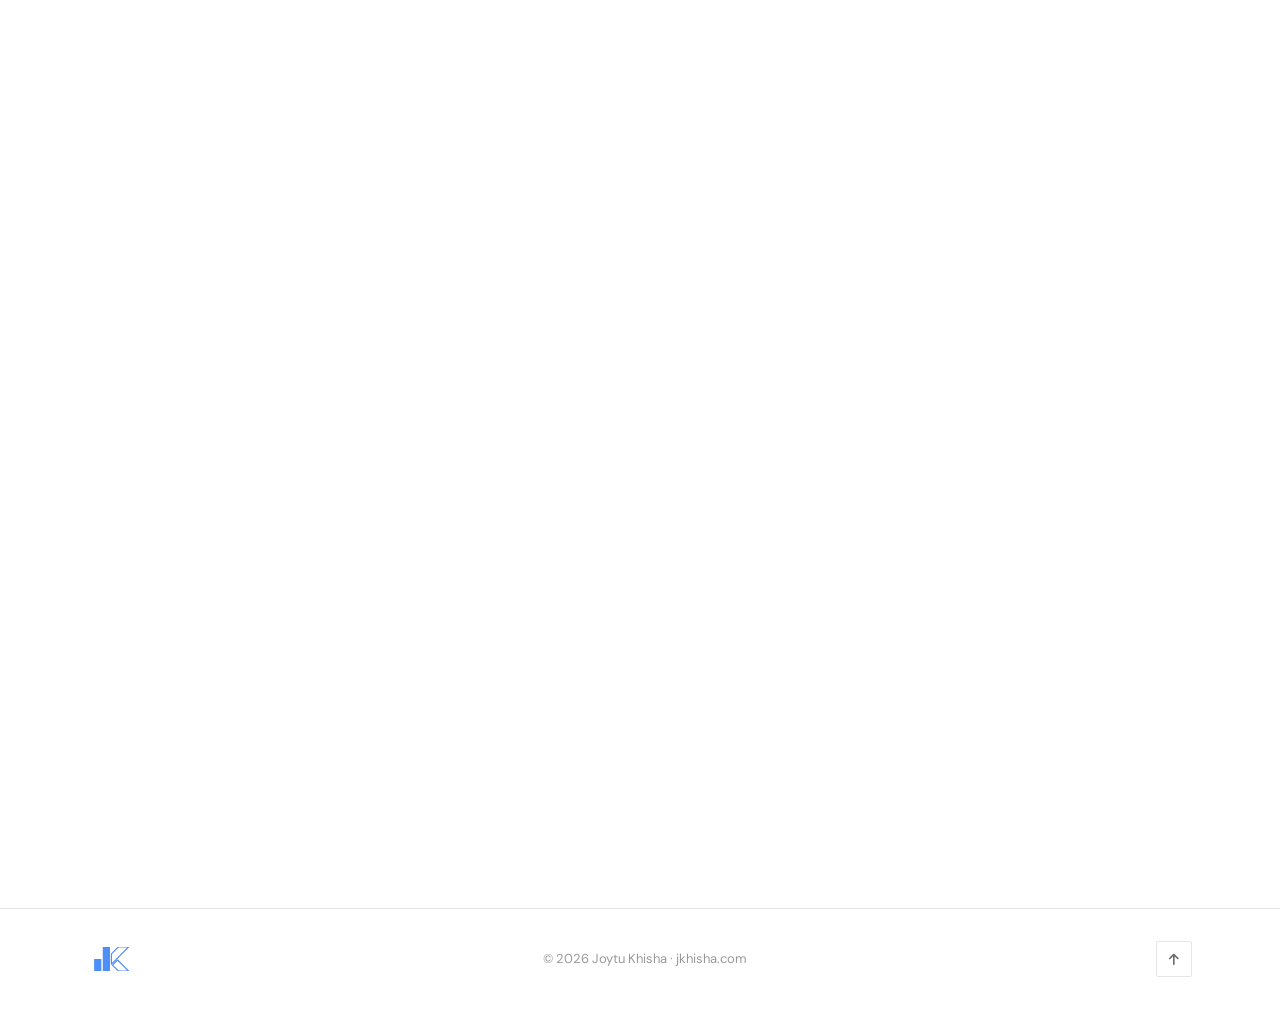
==== commit fb8daef6: "additional Check" ====
--- a/index.html
+++ b/index.html
@@ -131,6 +131,7 @@
         <polygon class="poly-stroke" points="311.71,174.57 486.4,-0.12 364.11,-0.12 281.13,82.86 281.13,205.14"/>
         <polygon class="poly-stroke" points="293.36,217.37 364.11,288.12 486.4,288.12 354.51,156.23"/>
       </svg>
+      <span class="splash-loading-text">Loading</span>
     </div>
   </div>
 
@@ -302,10 +303,10 @@
           <div class="tl-right">
             <div class="tl-role">Technical Automation &amp; Planning Engineer</div>
             <ul class="tl-bullets">
-              <li>Sole developer of a nationwide IoT tower surveillance platform for ~12,000 Grameenphone mobile towers</li>
+              <li>Sole developer of a nationwide IoT tower surveillance platform for ~12,000 mobile network towers</li>
               <li>Real-time Google Maps dashboard, live CCTV via ONVIF, motion/intrusion sensors, remote siren activation</li>
               <li>Event-triggered recording; contact database per tower linking local police and building owner</li>
-              <li>Phase 1 deployed across 700 towers; client: Grameenphone via i4see Technology</li>
+              <li>Phase 1 deployed across 700 towers; client: mobile network companies via i4see Technology</li>
             </ul>
             <div class="tl-tags">
               <span class="tag">Node.js</span><span class="tag">MongoDB</span><span class="tag">Google Maps API</span><span class="tag">ONVIF</span><span class="tag">IoT</span>
--- a/style.css
+++ b/style.css
@@ -50,14 +50,26 @@
   pointer-events: none;
 }
 .splash-logo-wrap {
-  width: 120px;
+  display: flex;
+  flex-direction: column;
+  align-items: center;
+  gap: 20px;
   will-change: transform;
   transition: transform 0.65s cubic-bezier(0.4, 0, 0.2, 1),
               opacity 0.25s ease;
 }
 .splash-logo-wrap svg {
-  width: 100%;
+  width: 200px;
   display: block;
+  filter: none !important;
+}
+.splash-loading-text {
+  font-family: 'DM Sans', sans-serif;
+  font-size: 11px;
+  font-weight: 400;
+  letter-spacing: 0.18em;
+  color: var(--text-light);
+  text-transform: uppercase;
   filter: none !important;
 }
 .splash-logo-wrap .rect-fill  { fill: var(--accent); }
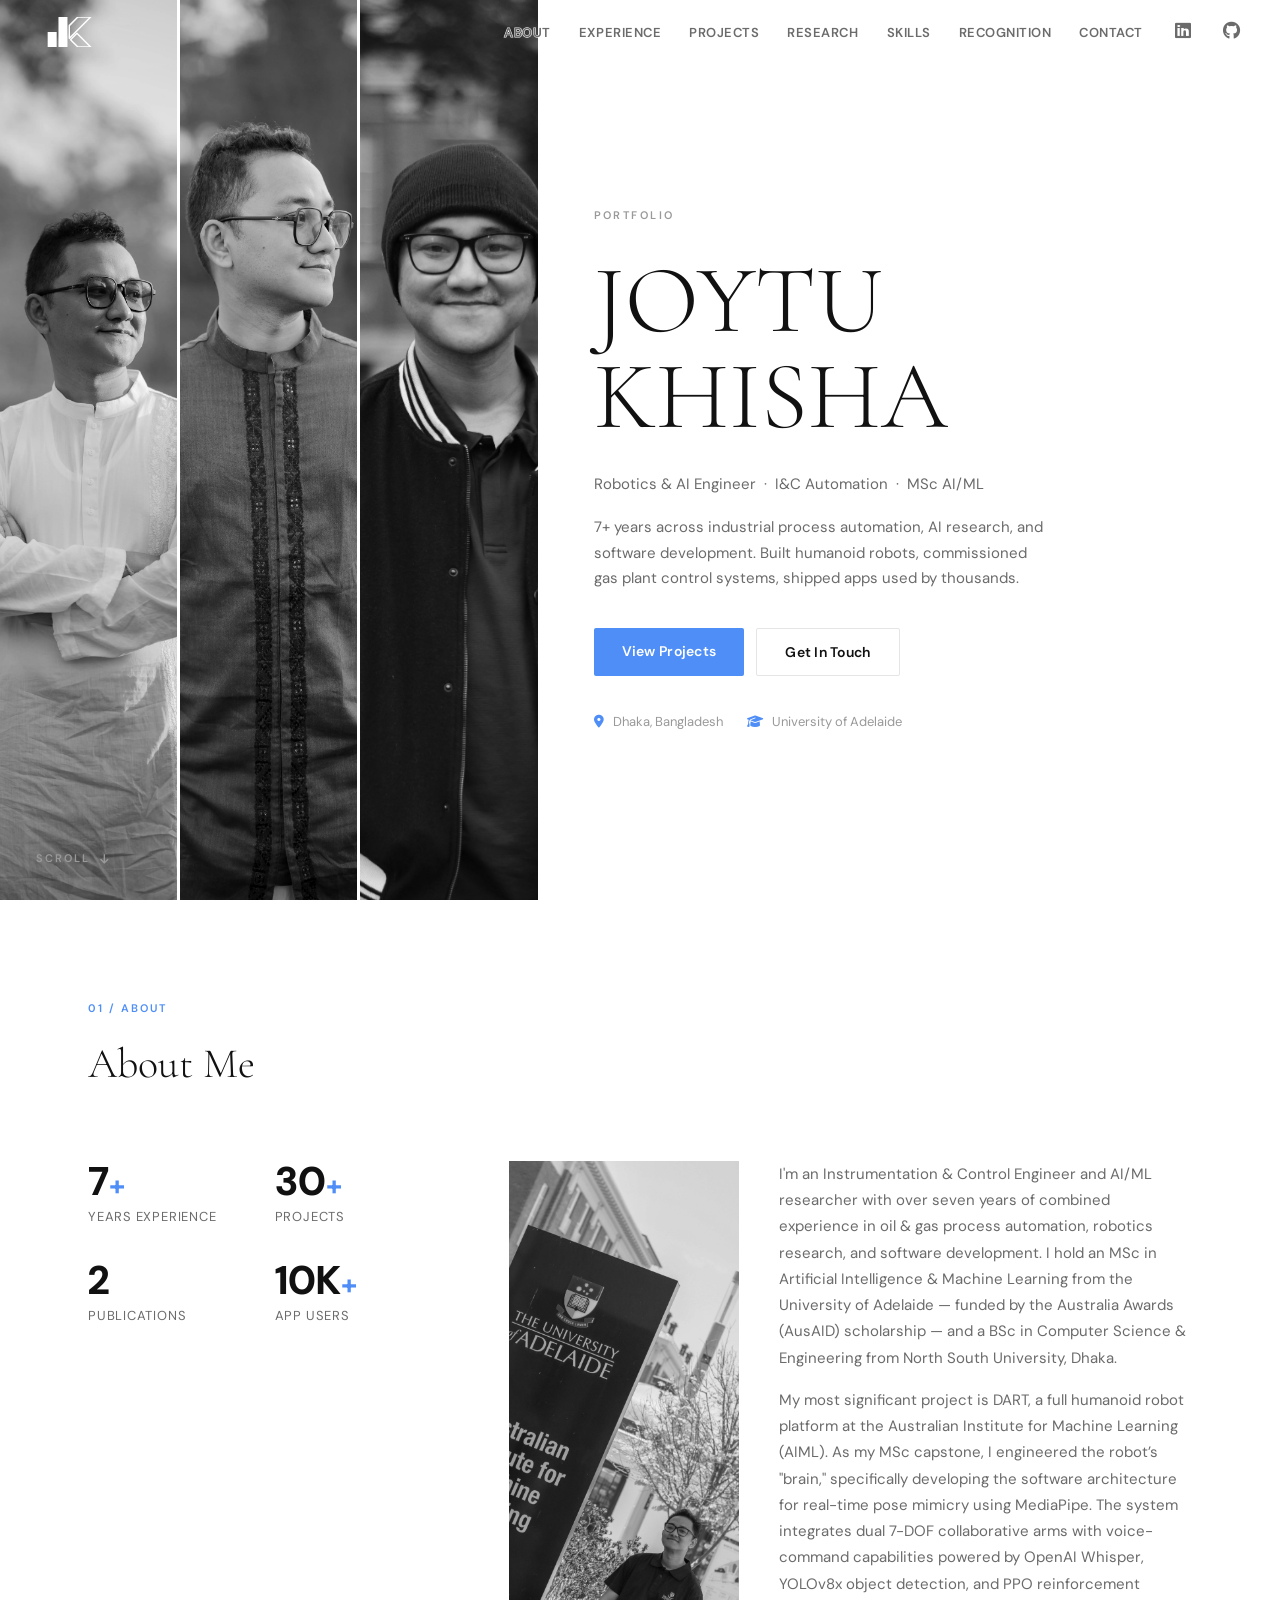
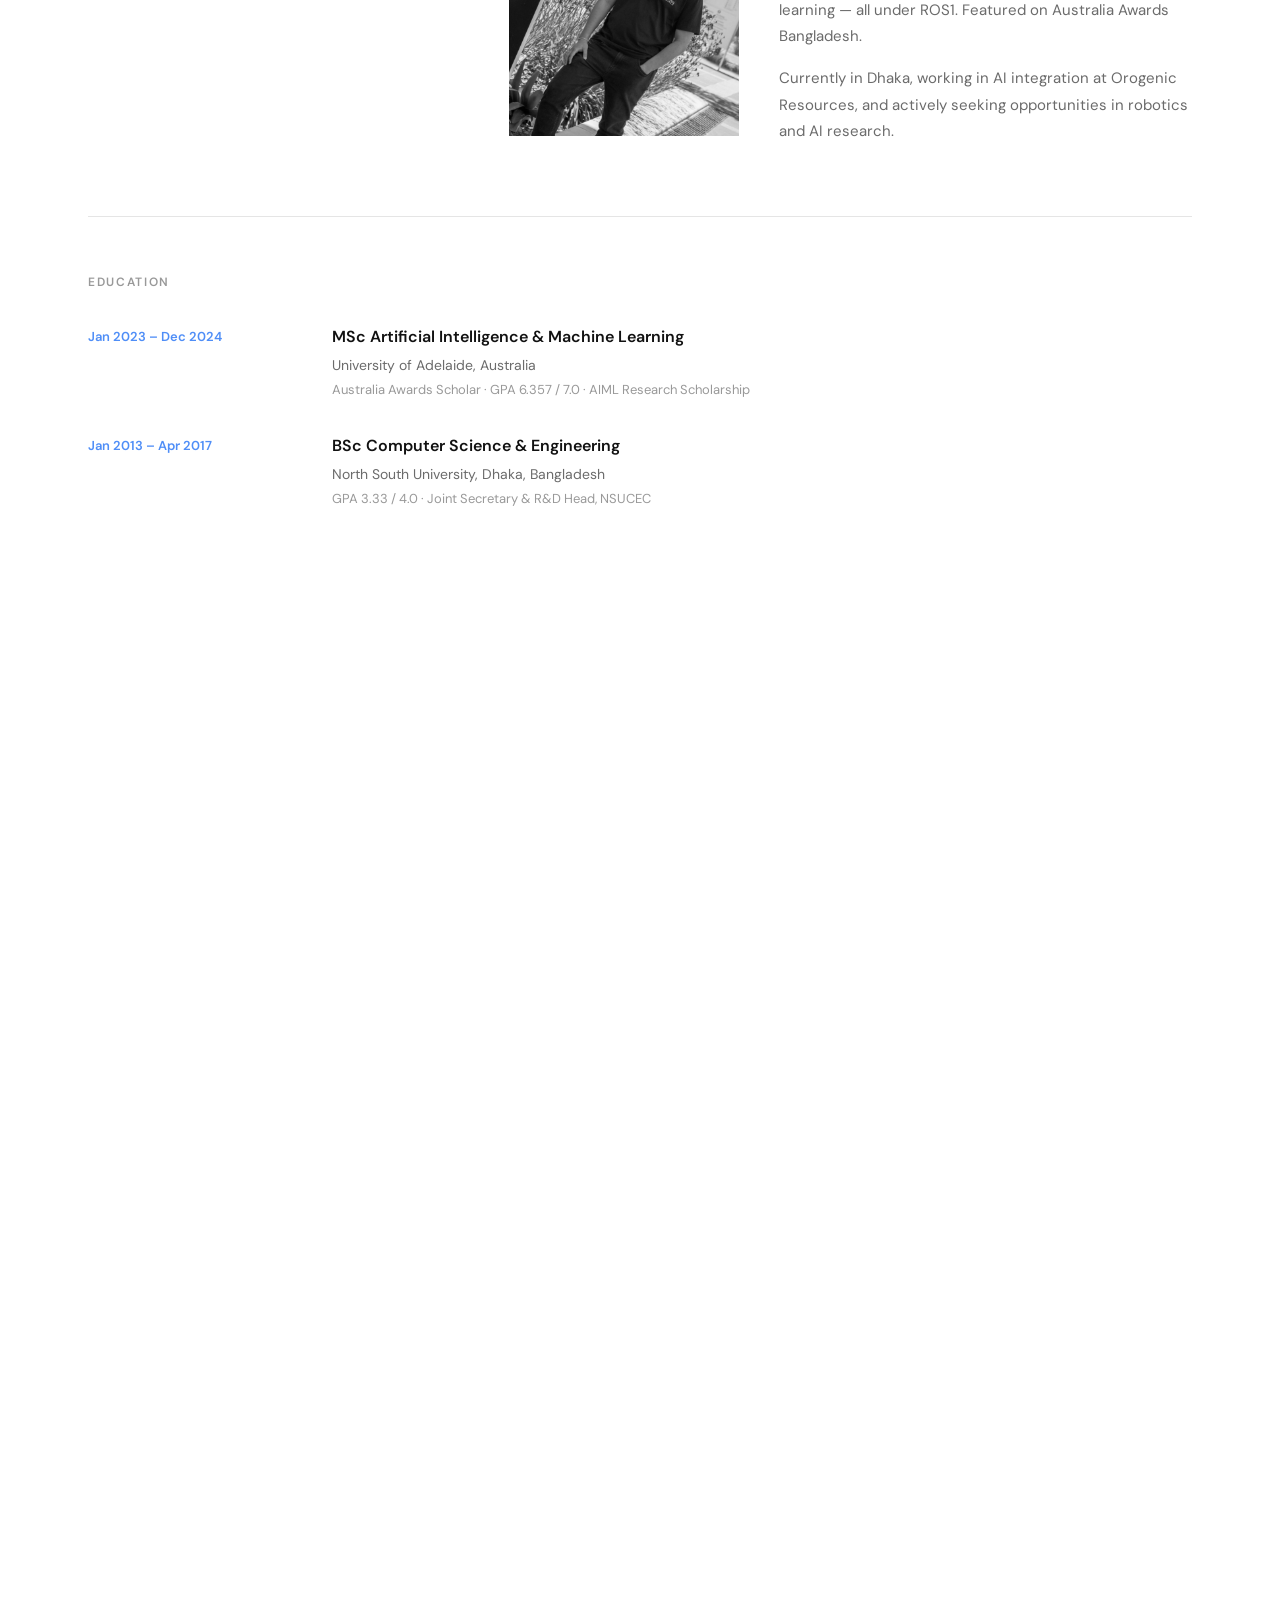
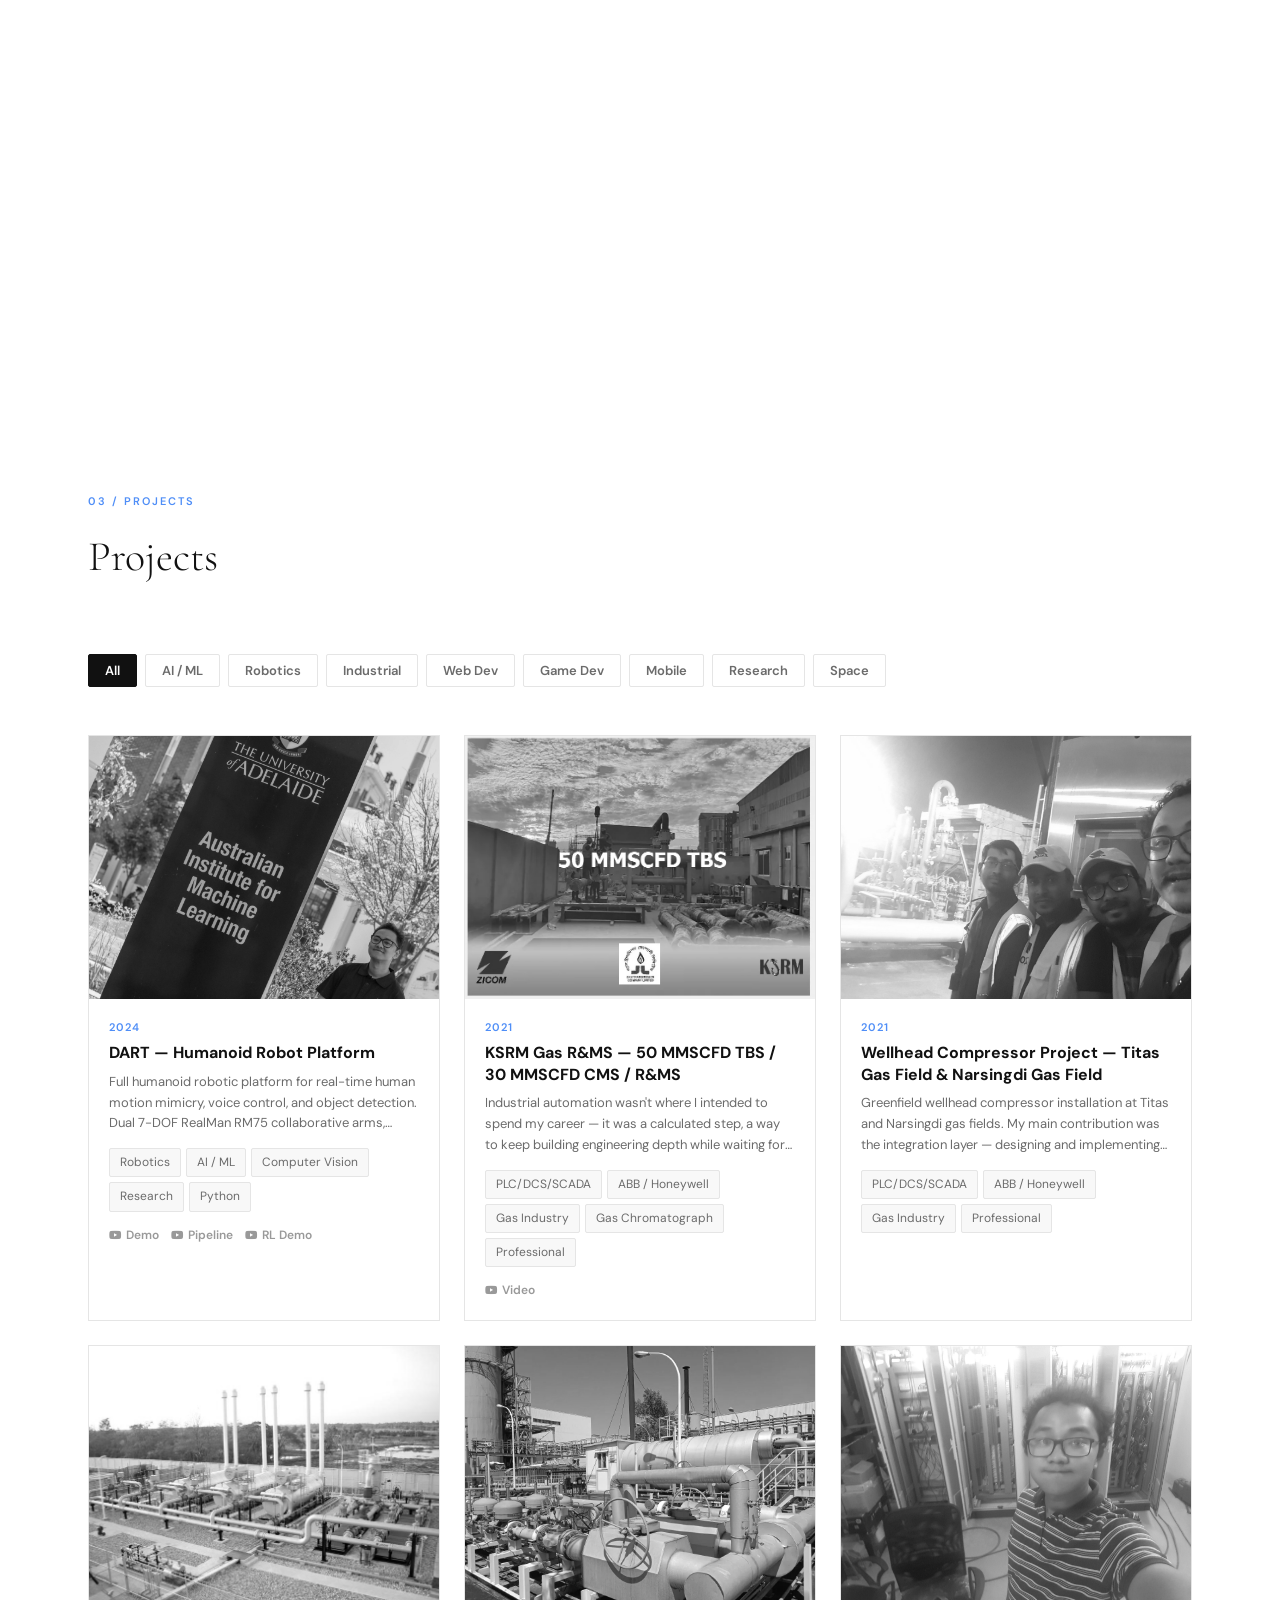
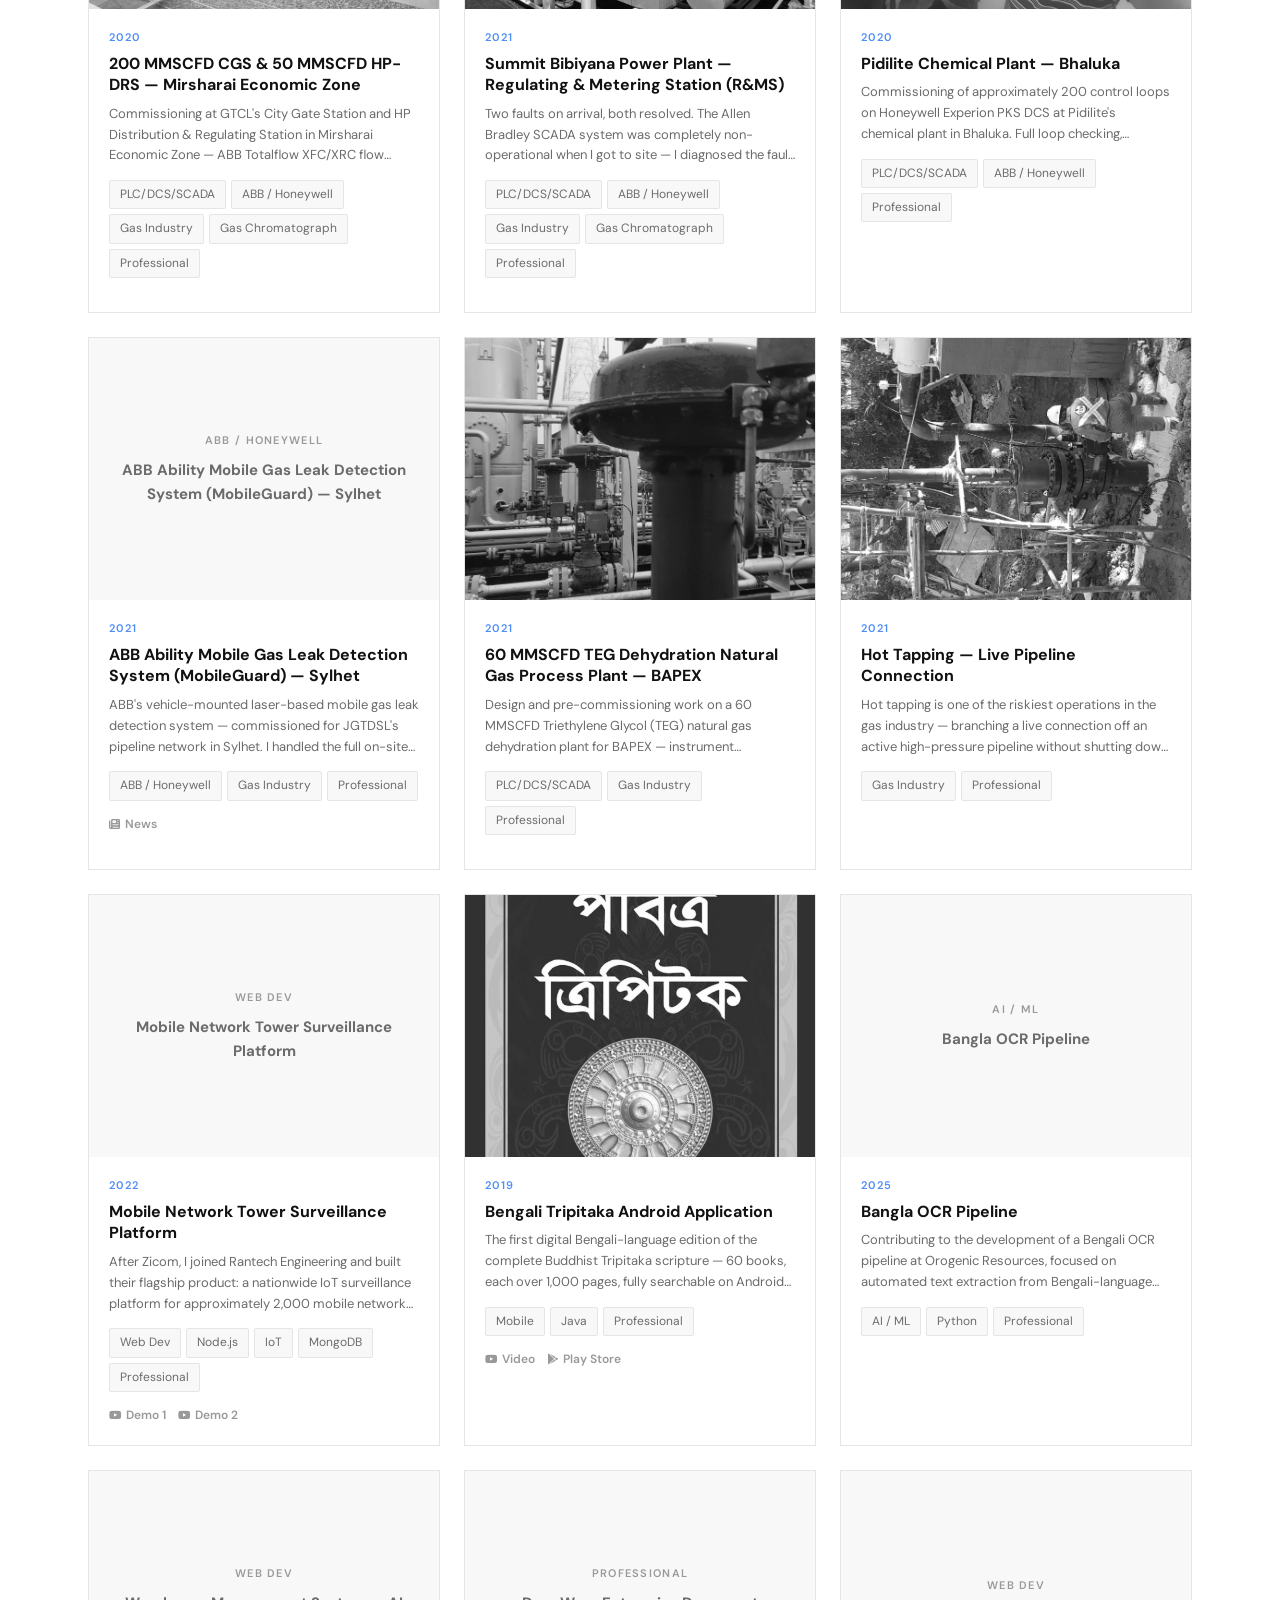
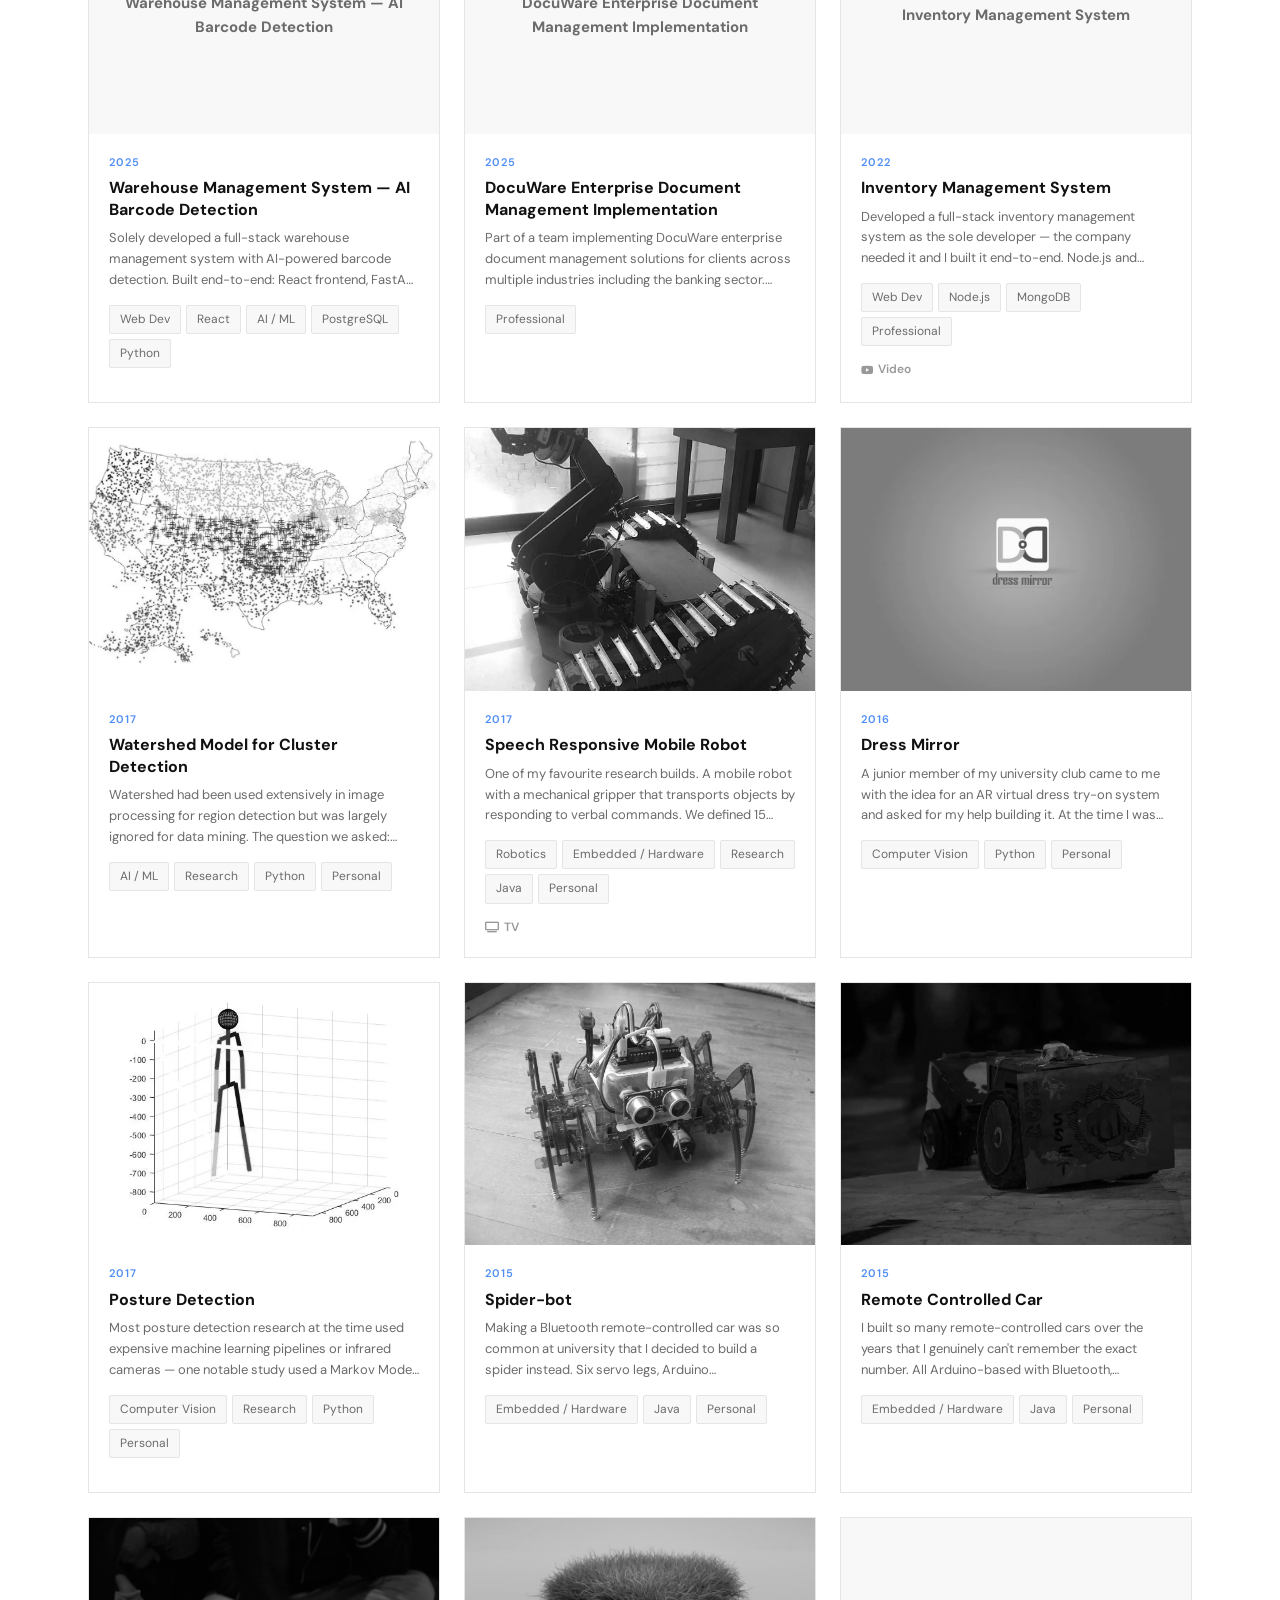
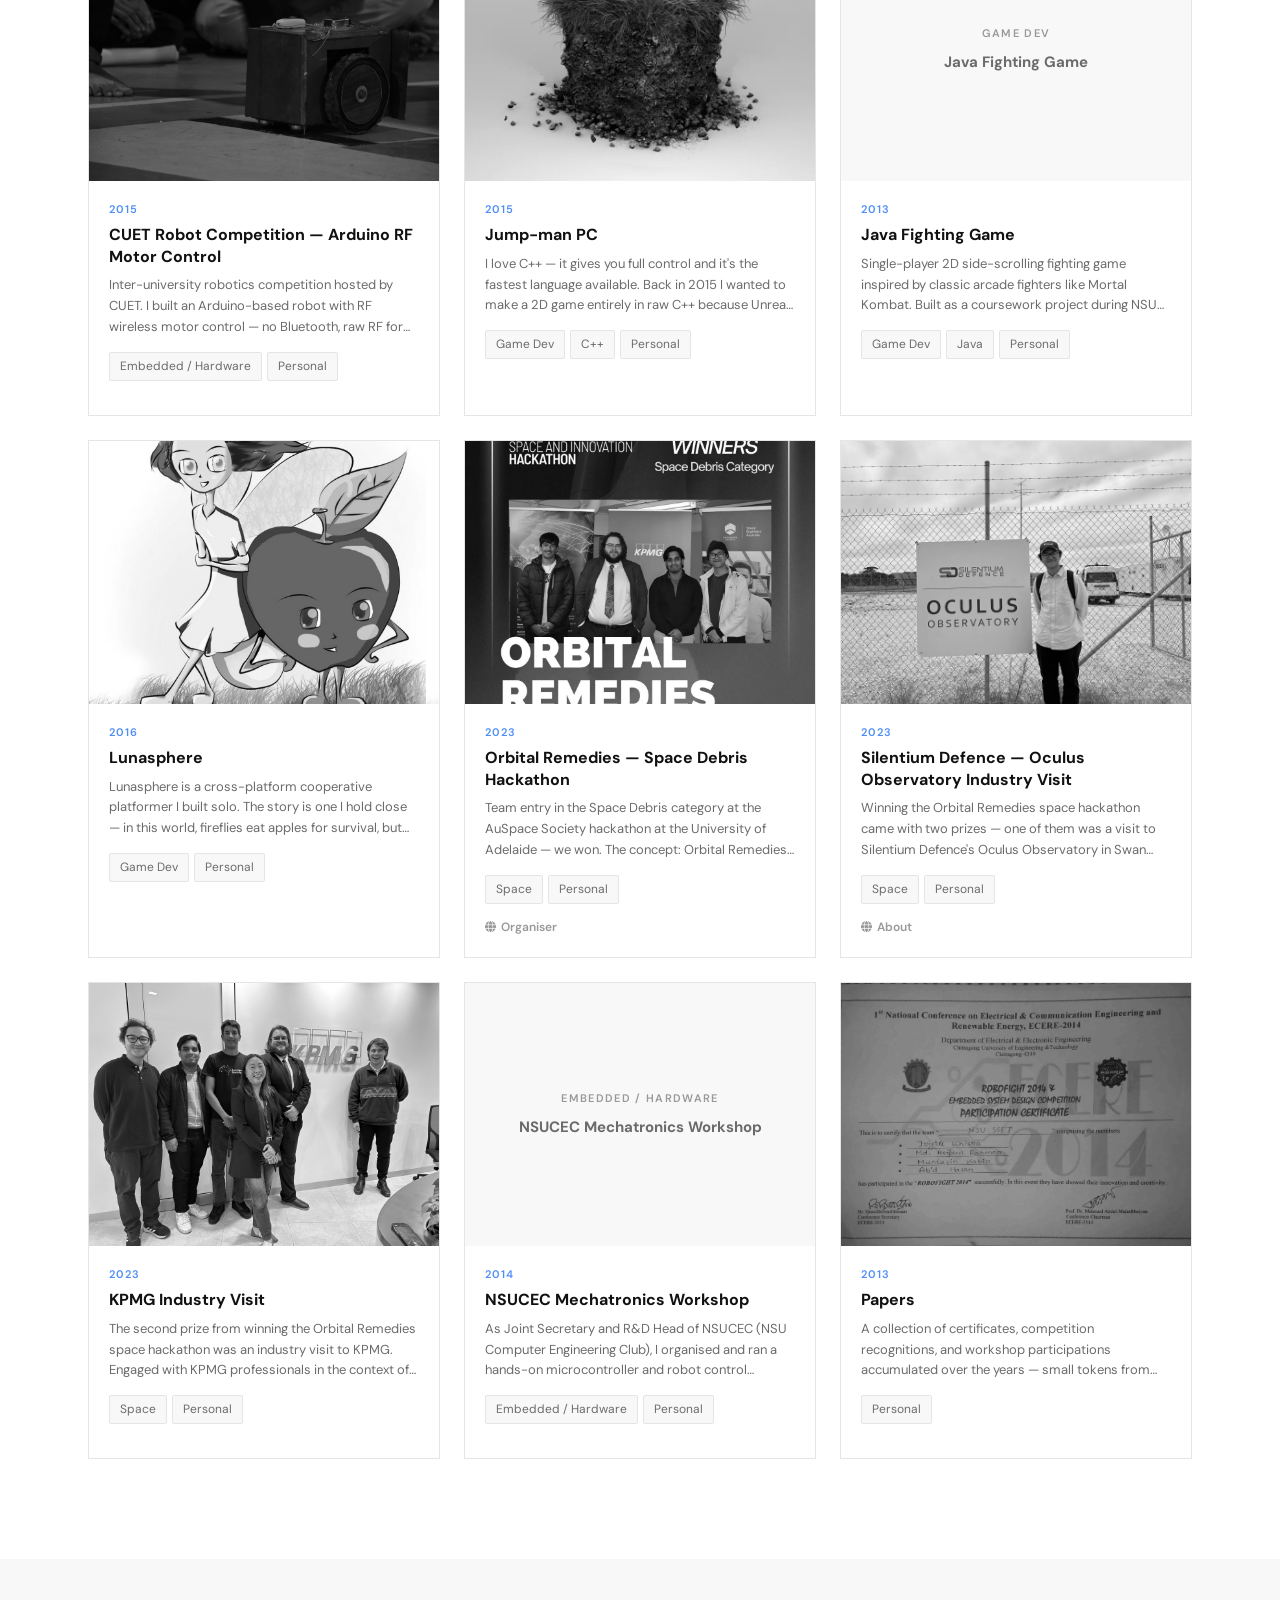
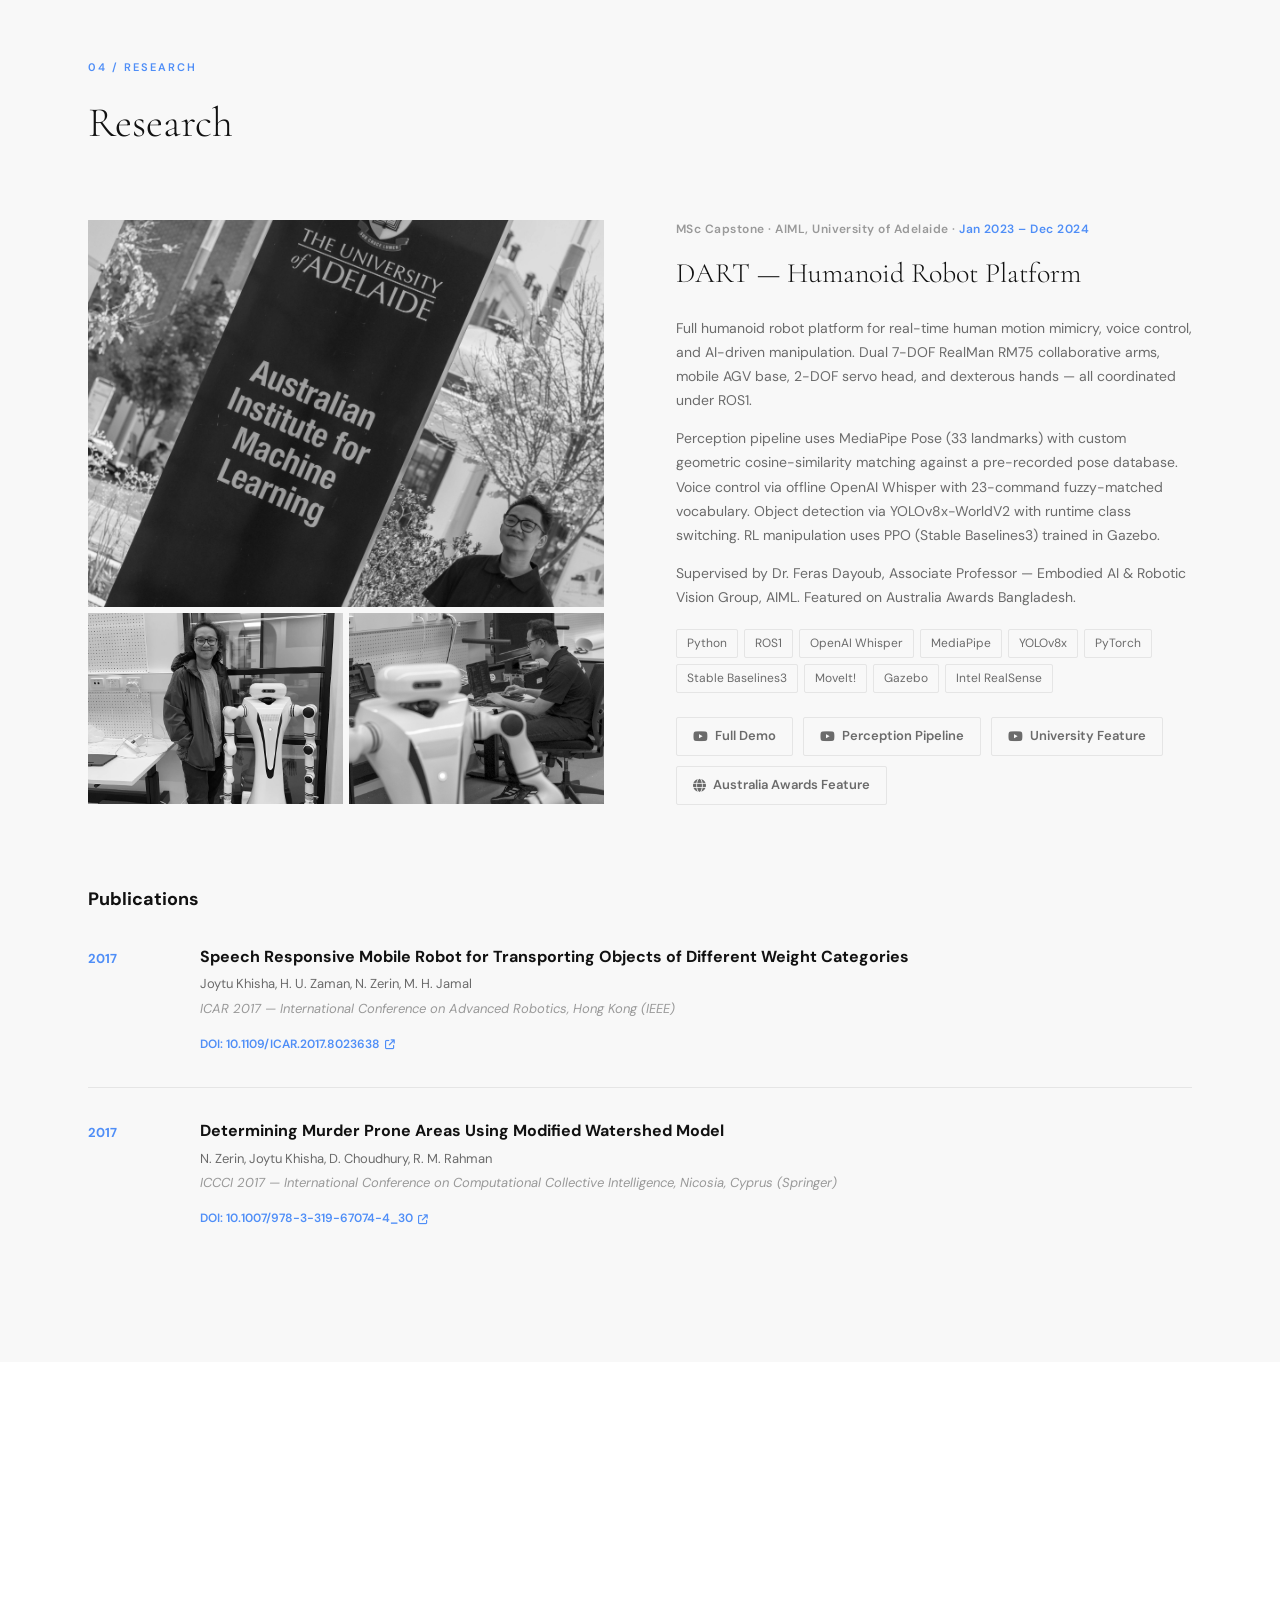
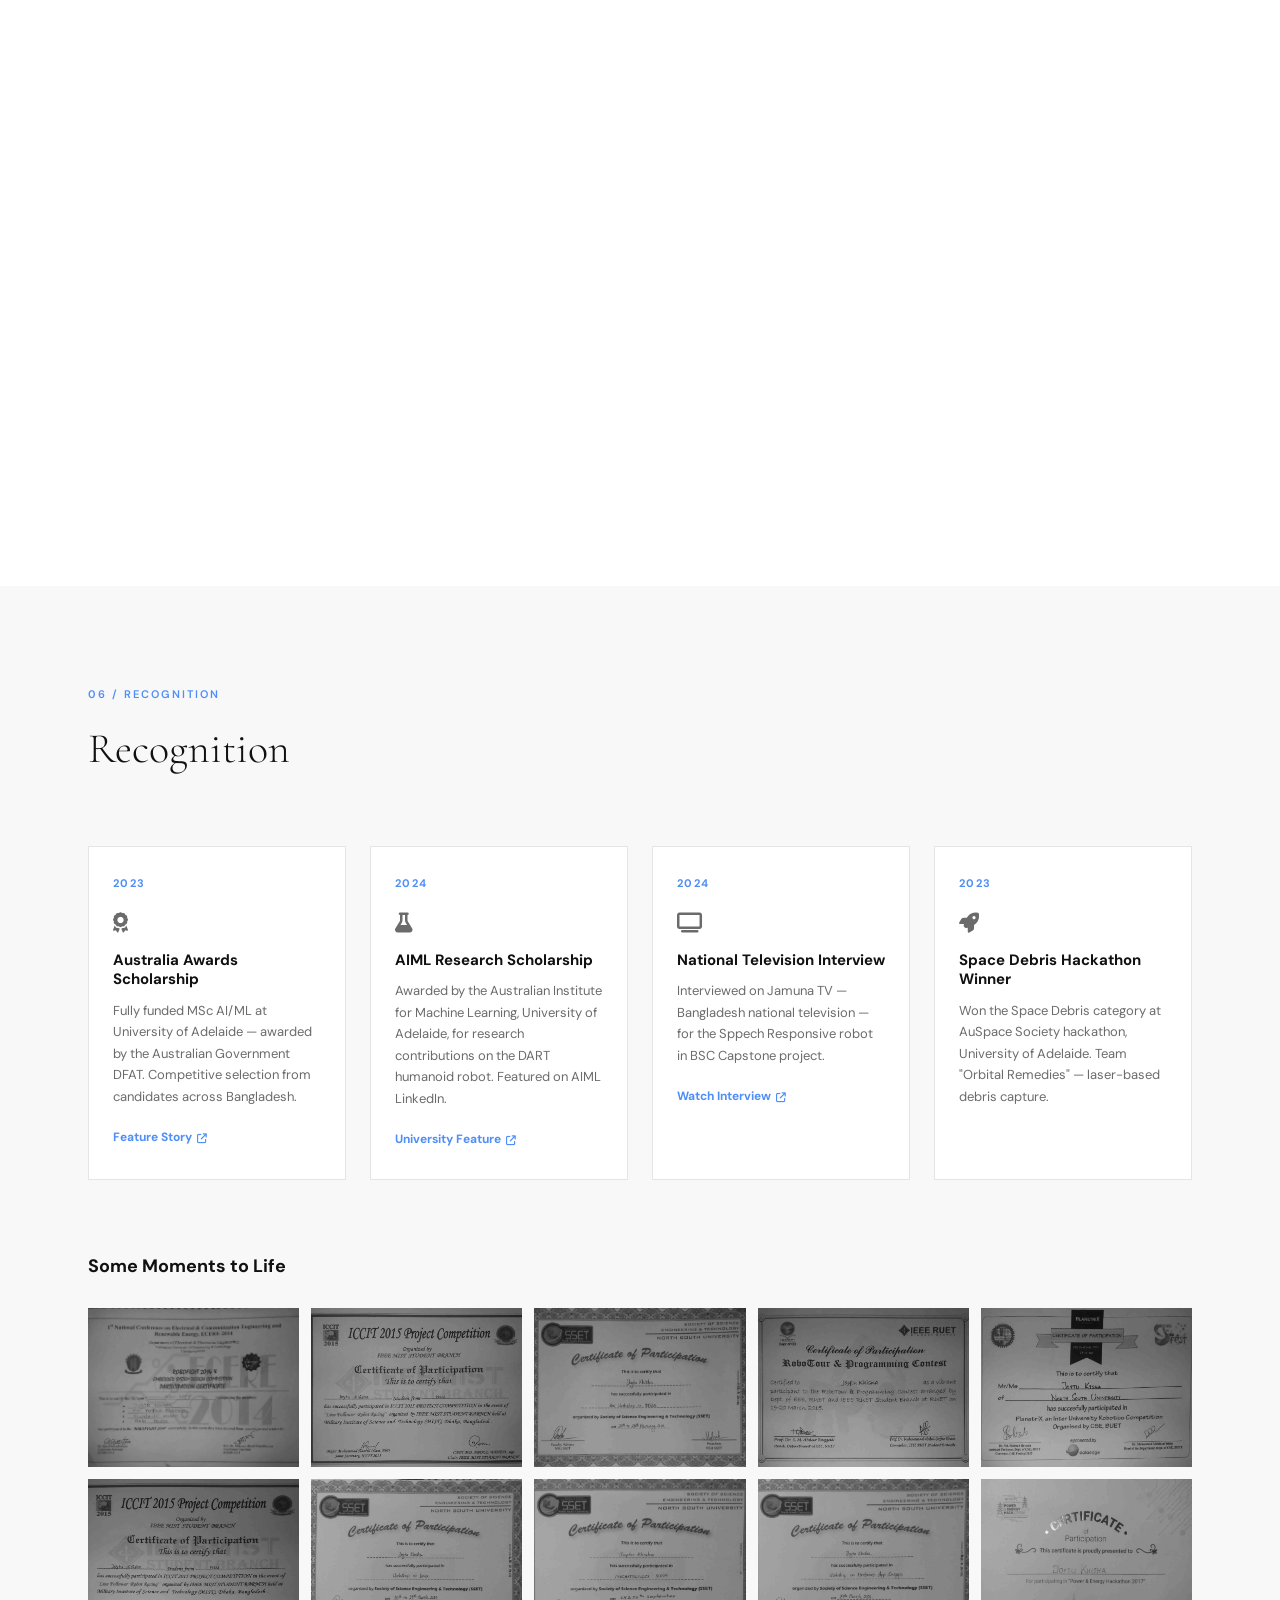
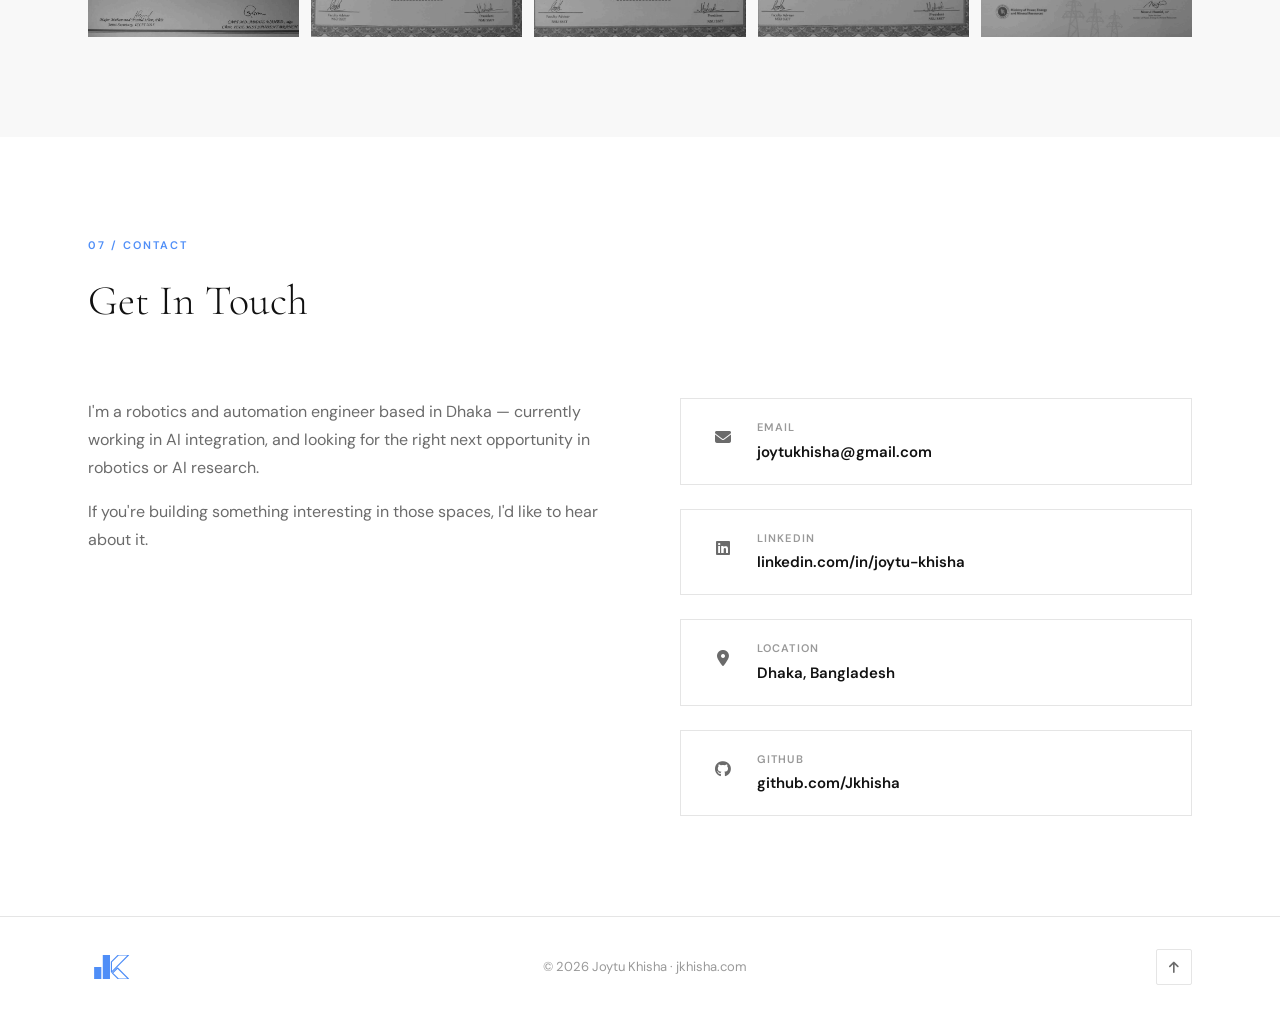
==== commit 99321e16: "additional Check" ====
--- a/index.html
+++ b/index.html
@@ -233,7 +233,7 @@
           </div>
           <div class="about-bio">
             <p>I'm an Instrumentation &amp; Control Engineer and AI/ML researcher with over seven years of combined experience in oil &amp; gas process automation, robotics research, and software development. I hold an MSc in Artificial Intelligence &amp; Machine Learning from the University of Adelaide — funded by the Australia Awards (AusAID) scholarship — and a BSc in Computer Science &amp; Engineering from North South University, Dhaka.</p>
-            <p>My most significant project is DART — a full humanoid robot platform I built at the Australian Institute for Machine Learning (AIML) as my MSc capstone. DART features dual 7-DOF collaborative arms, real-time human motion mimicry via MediaPipe, voice control via OpenAI Whisper, YOLOv8x object detection, and PPO reinforcement learning — all under ROS1. Featured on Australia Awards Bangladesh.</p>
+            <p>My most significant project is DART, a full humanoid robot platform at the Australian Institute for Machine Learning (AIML). As my MSc capstone, I engineered the robot’s "brain," specifically developing the software architecture for real-time pose mimicry using MediaPipe. The system integrates dual 7-DOF collaborative arms with voice-command capabilities powered by OpenAI Whisper, YOLOv8x object detection, and PPO reinforcement learning — all under ROS1. Featured on Australia Awards Bangladesh.</p>
             <p>Currently in Dhaka, working in AI integration at Orogenic Resources, and actively seeking opportunities in robotics and AI research.</p>
           </div>
         </div>
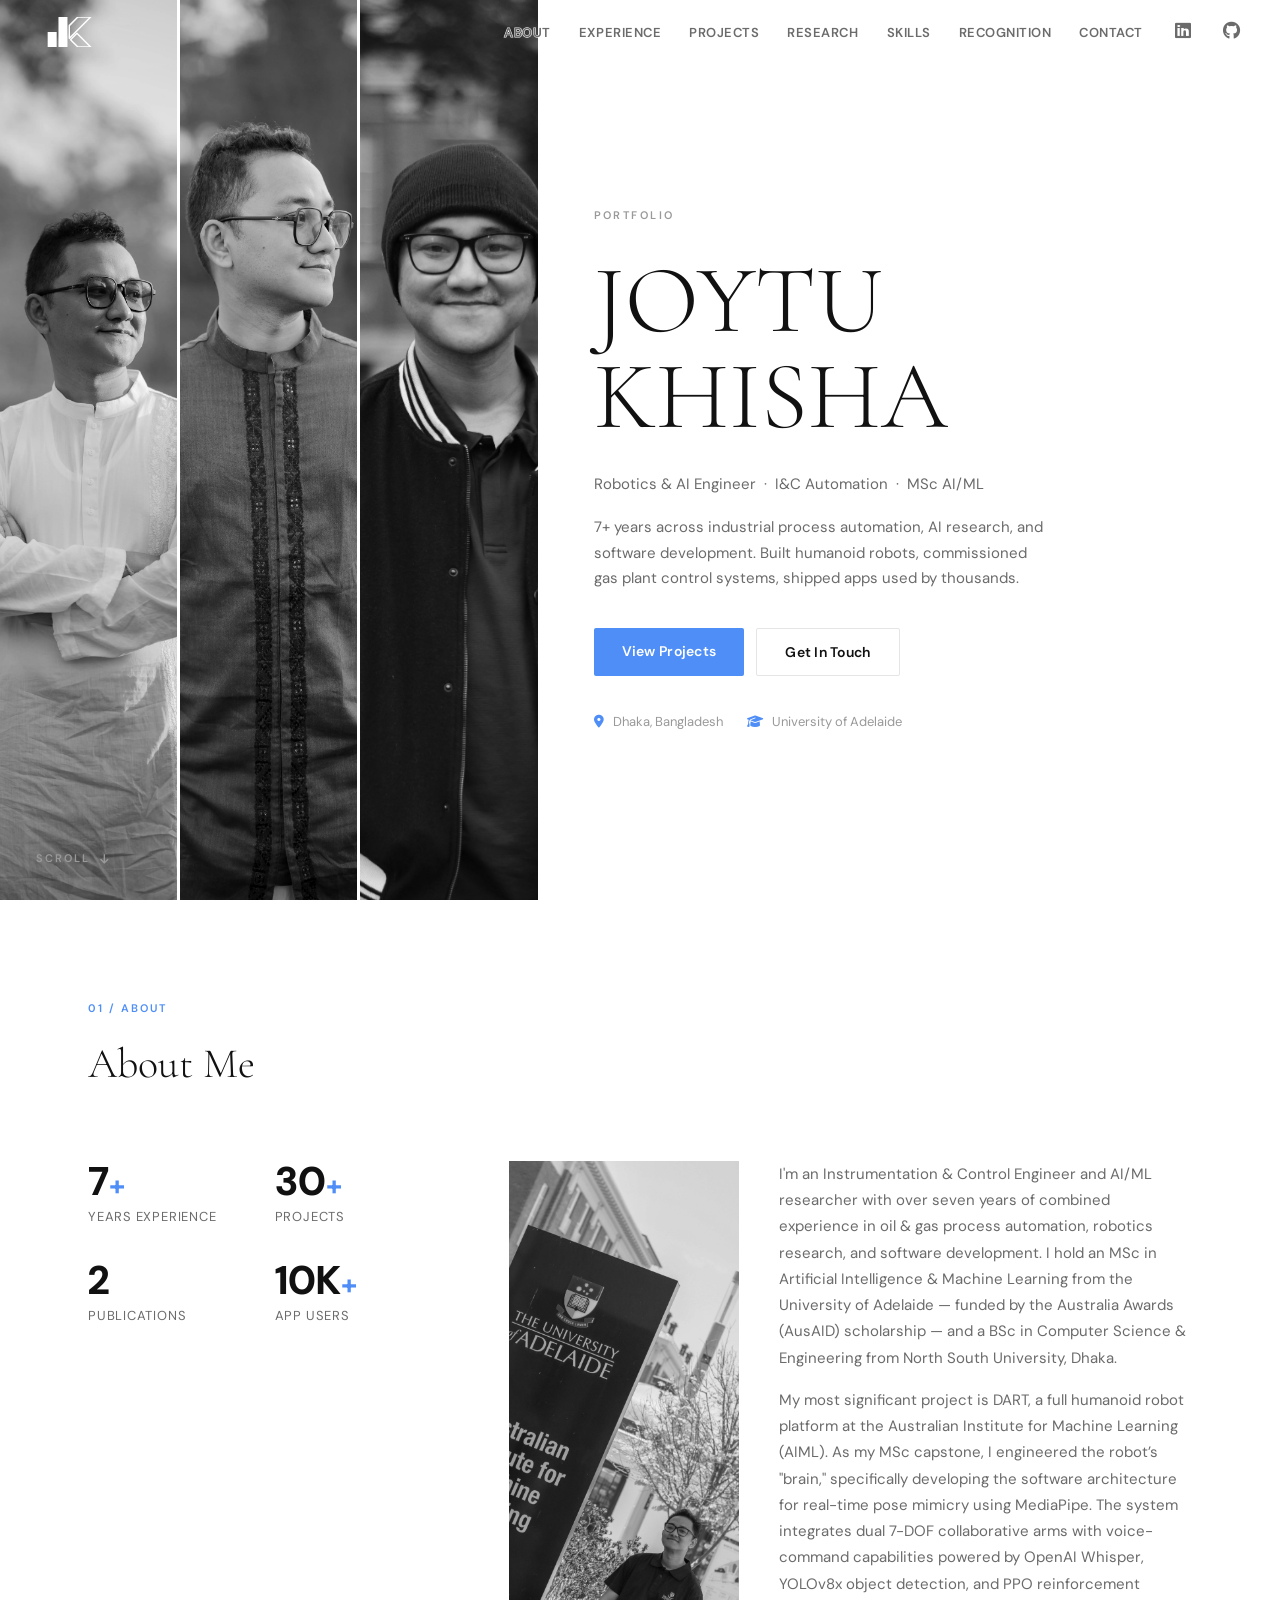
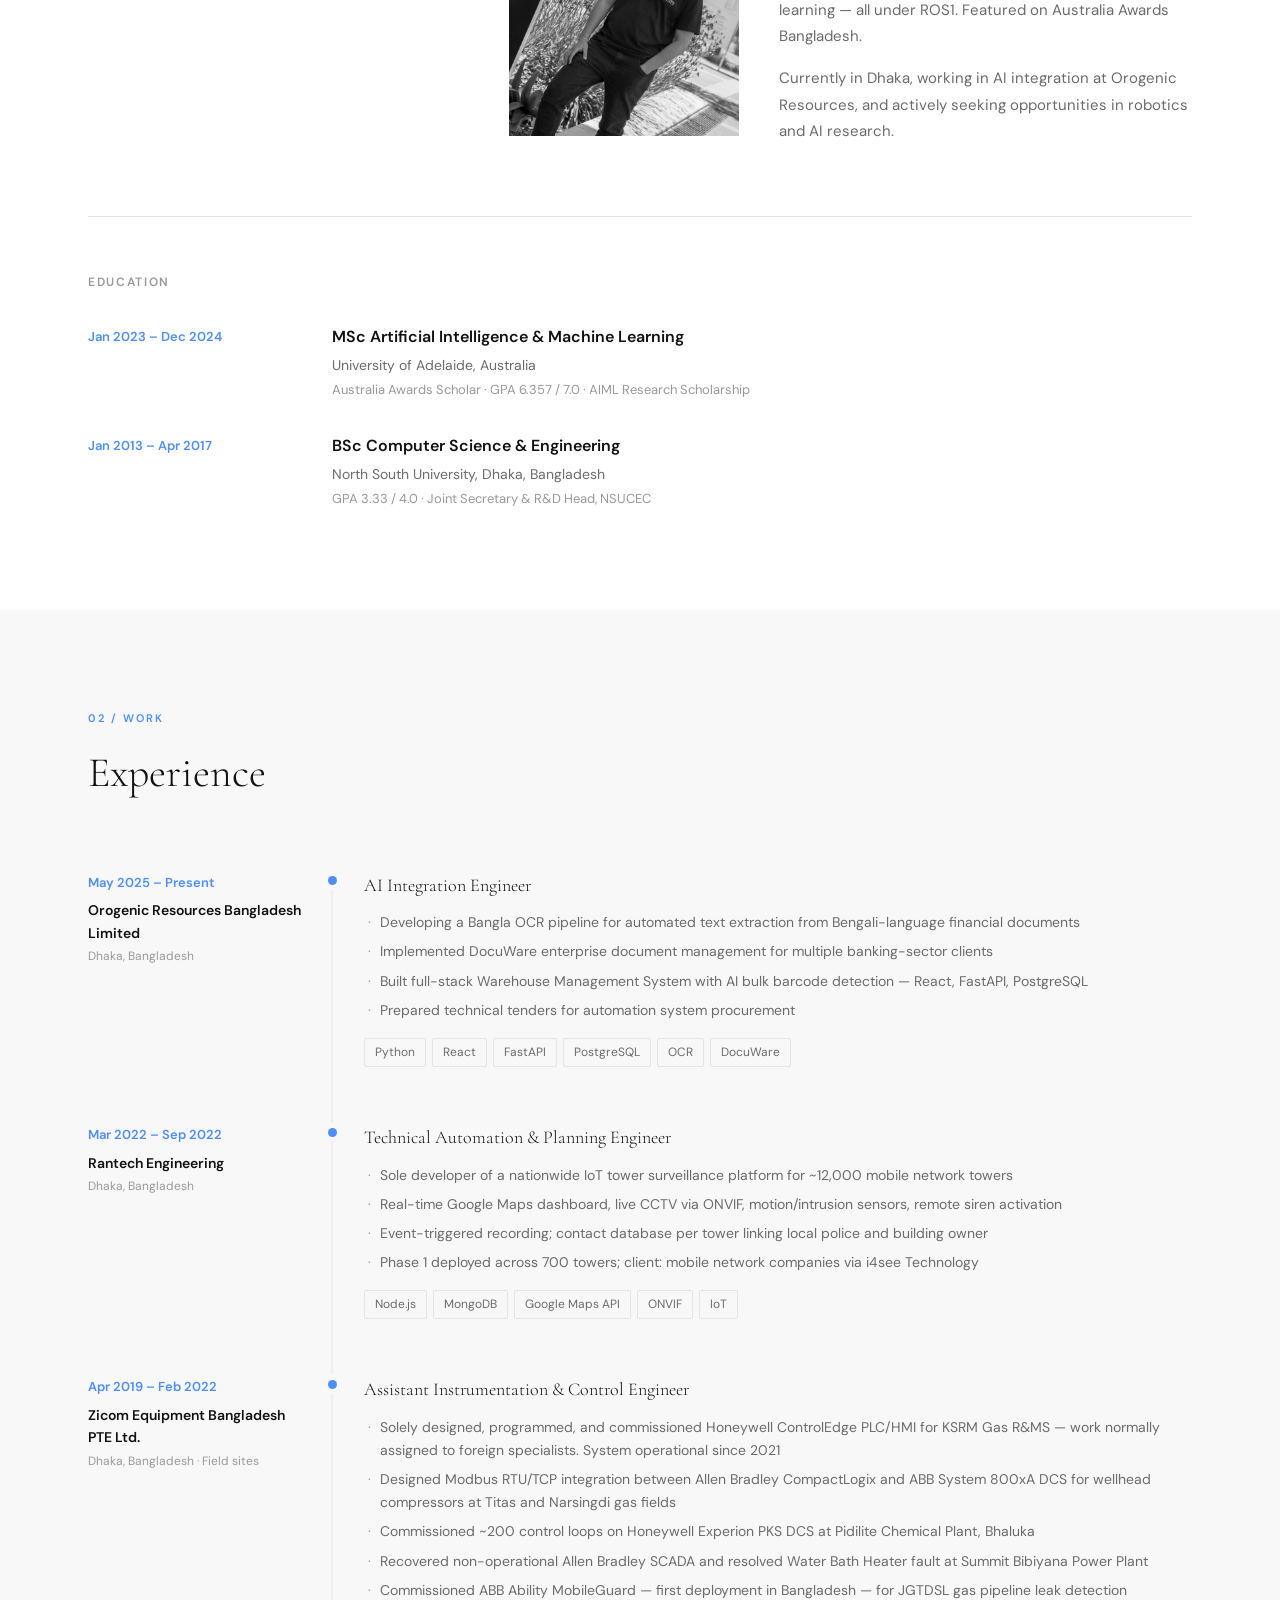
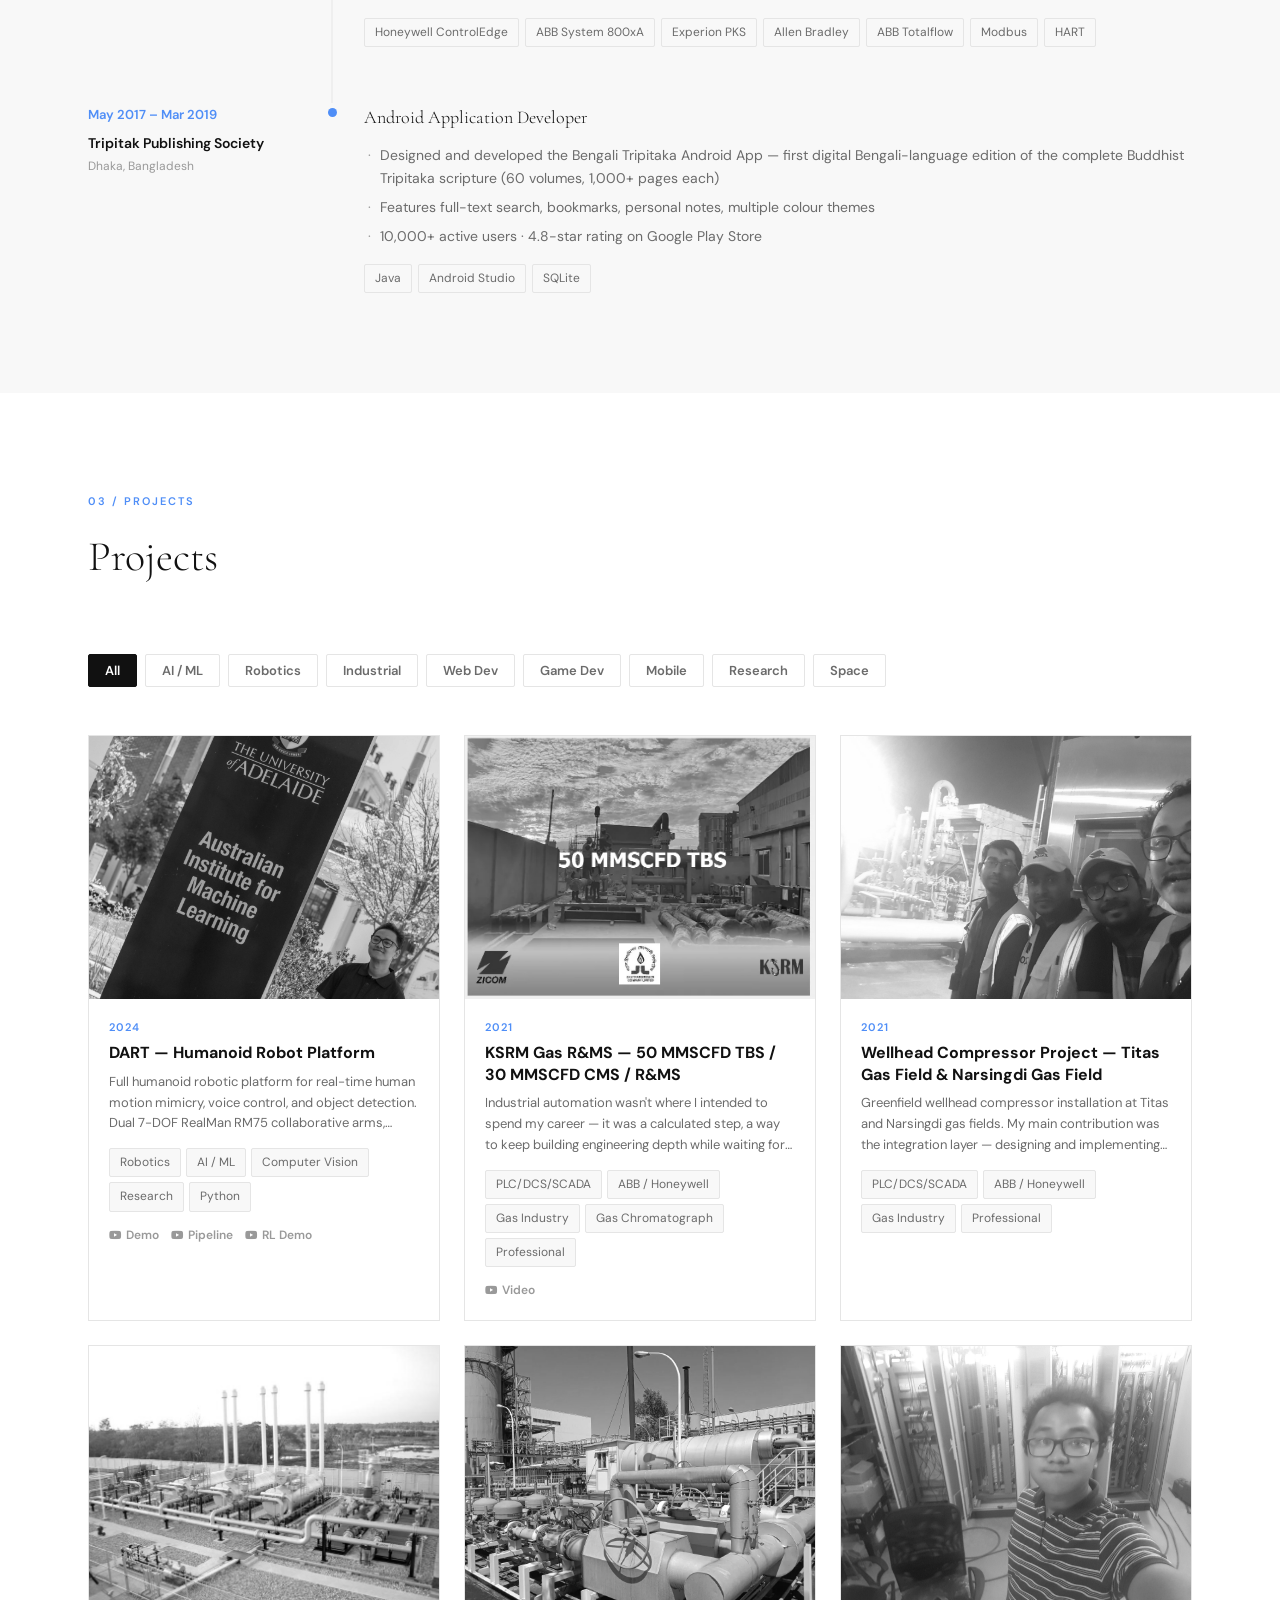
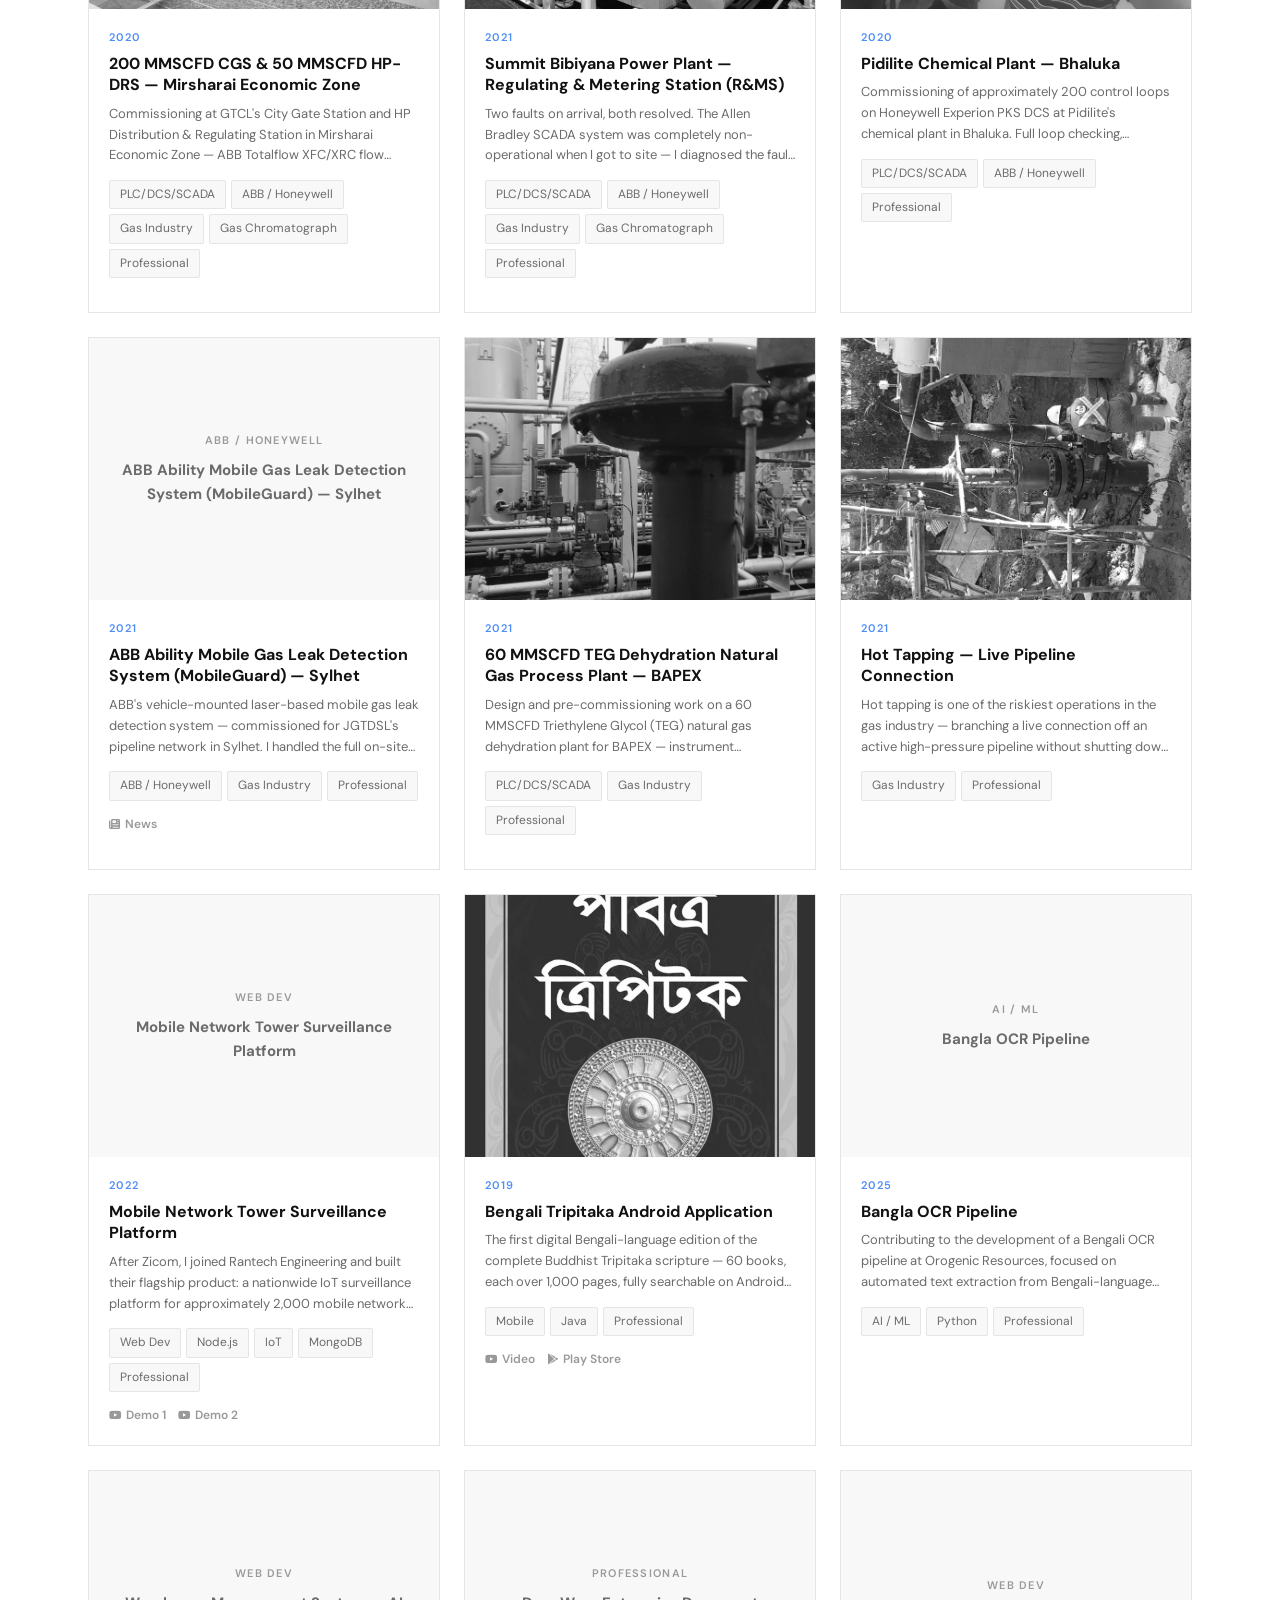
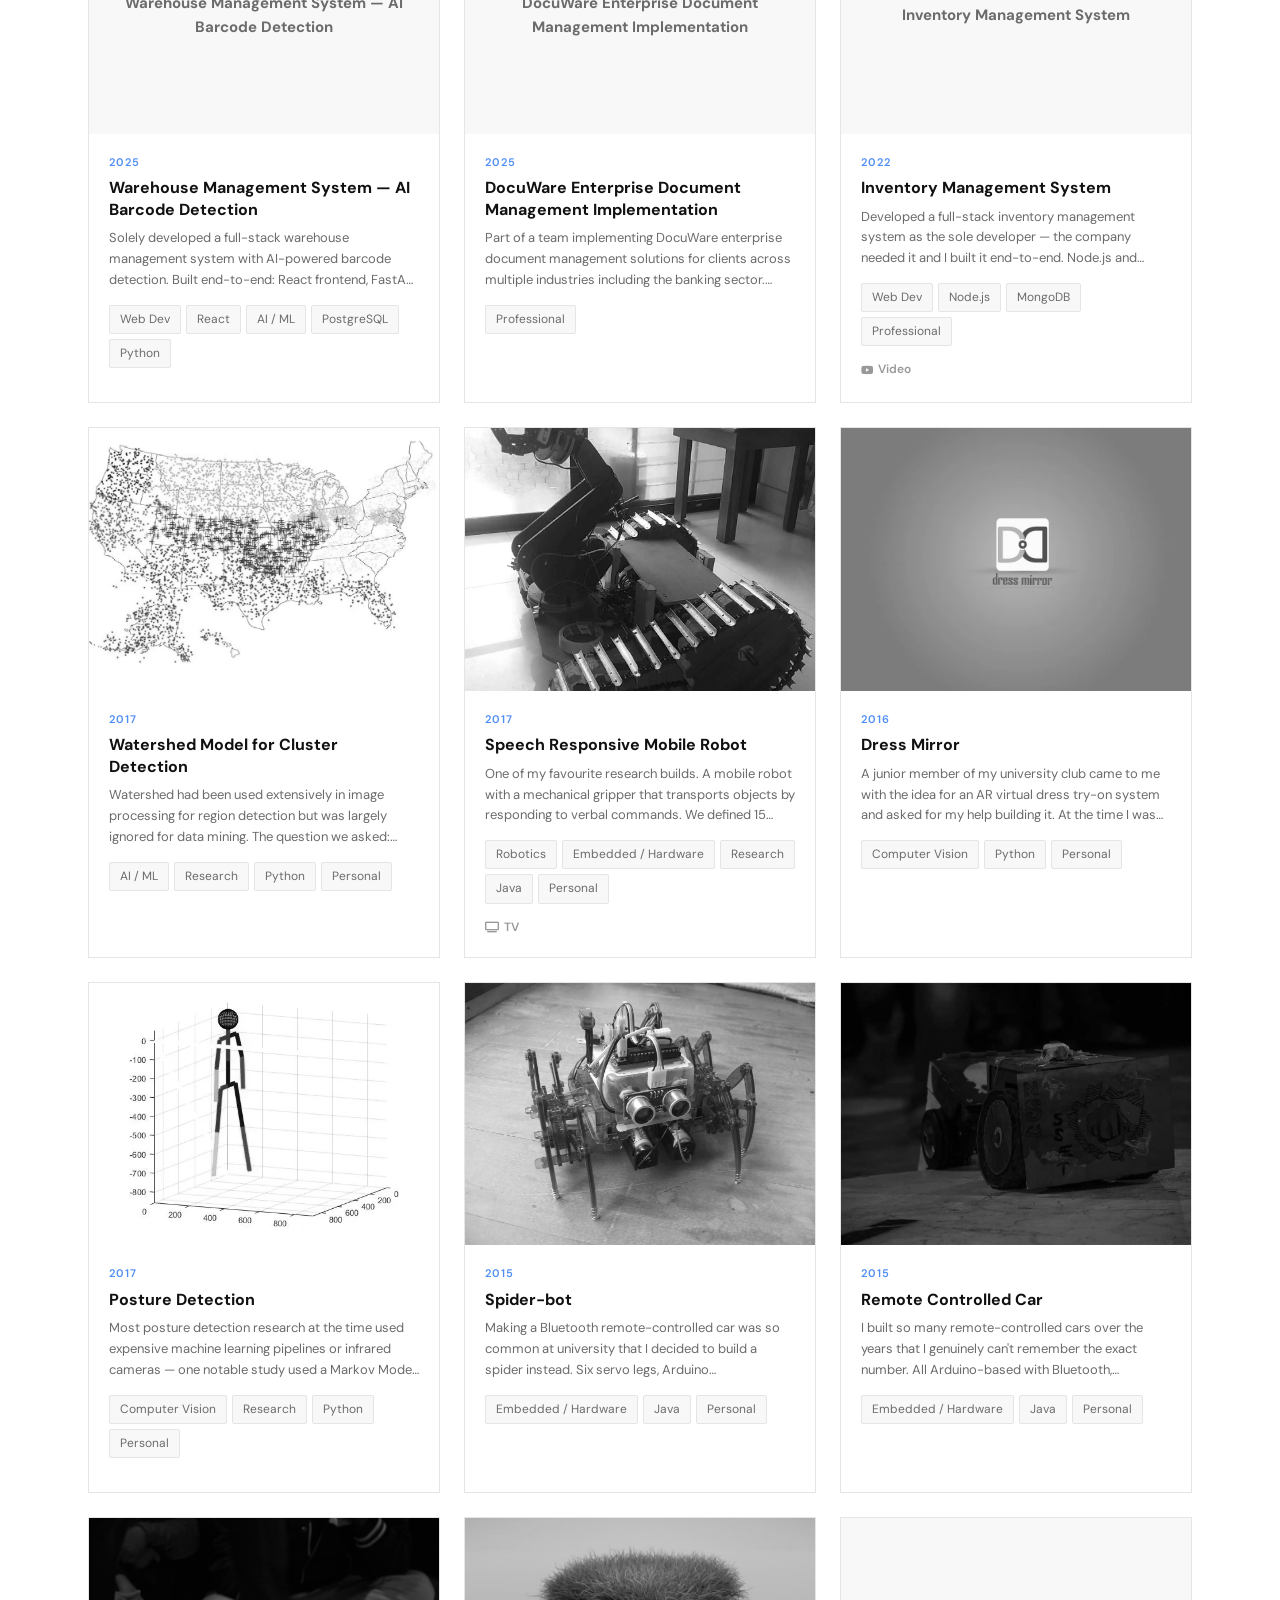
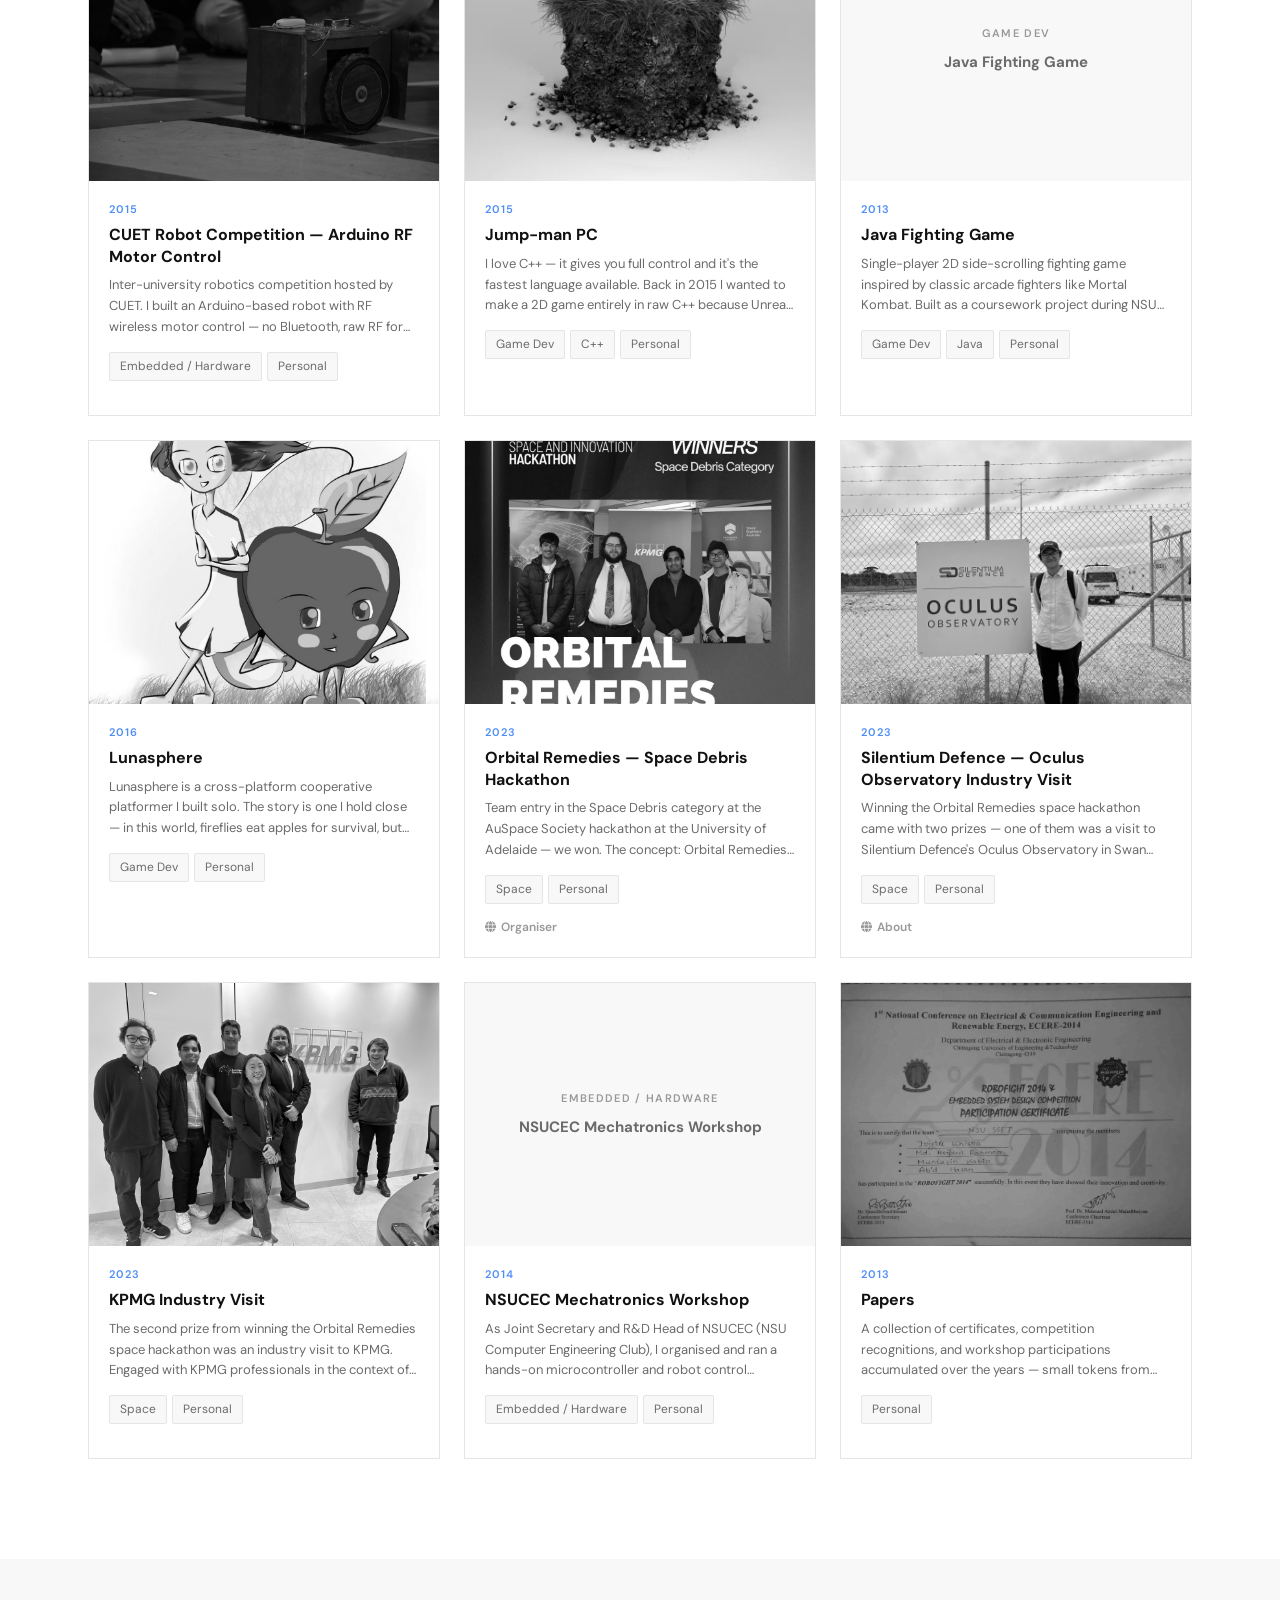
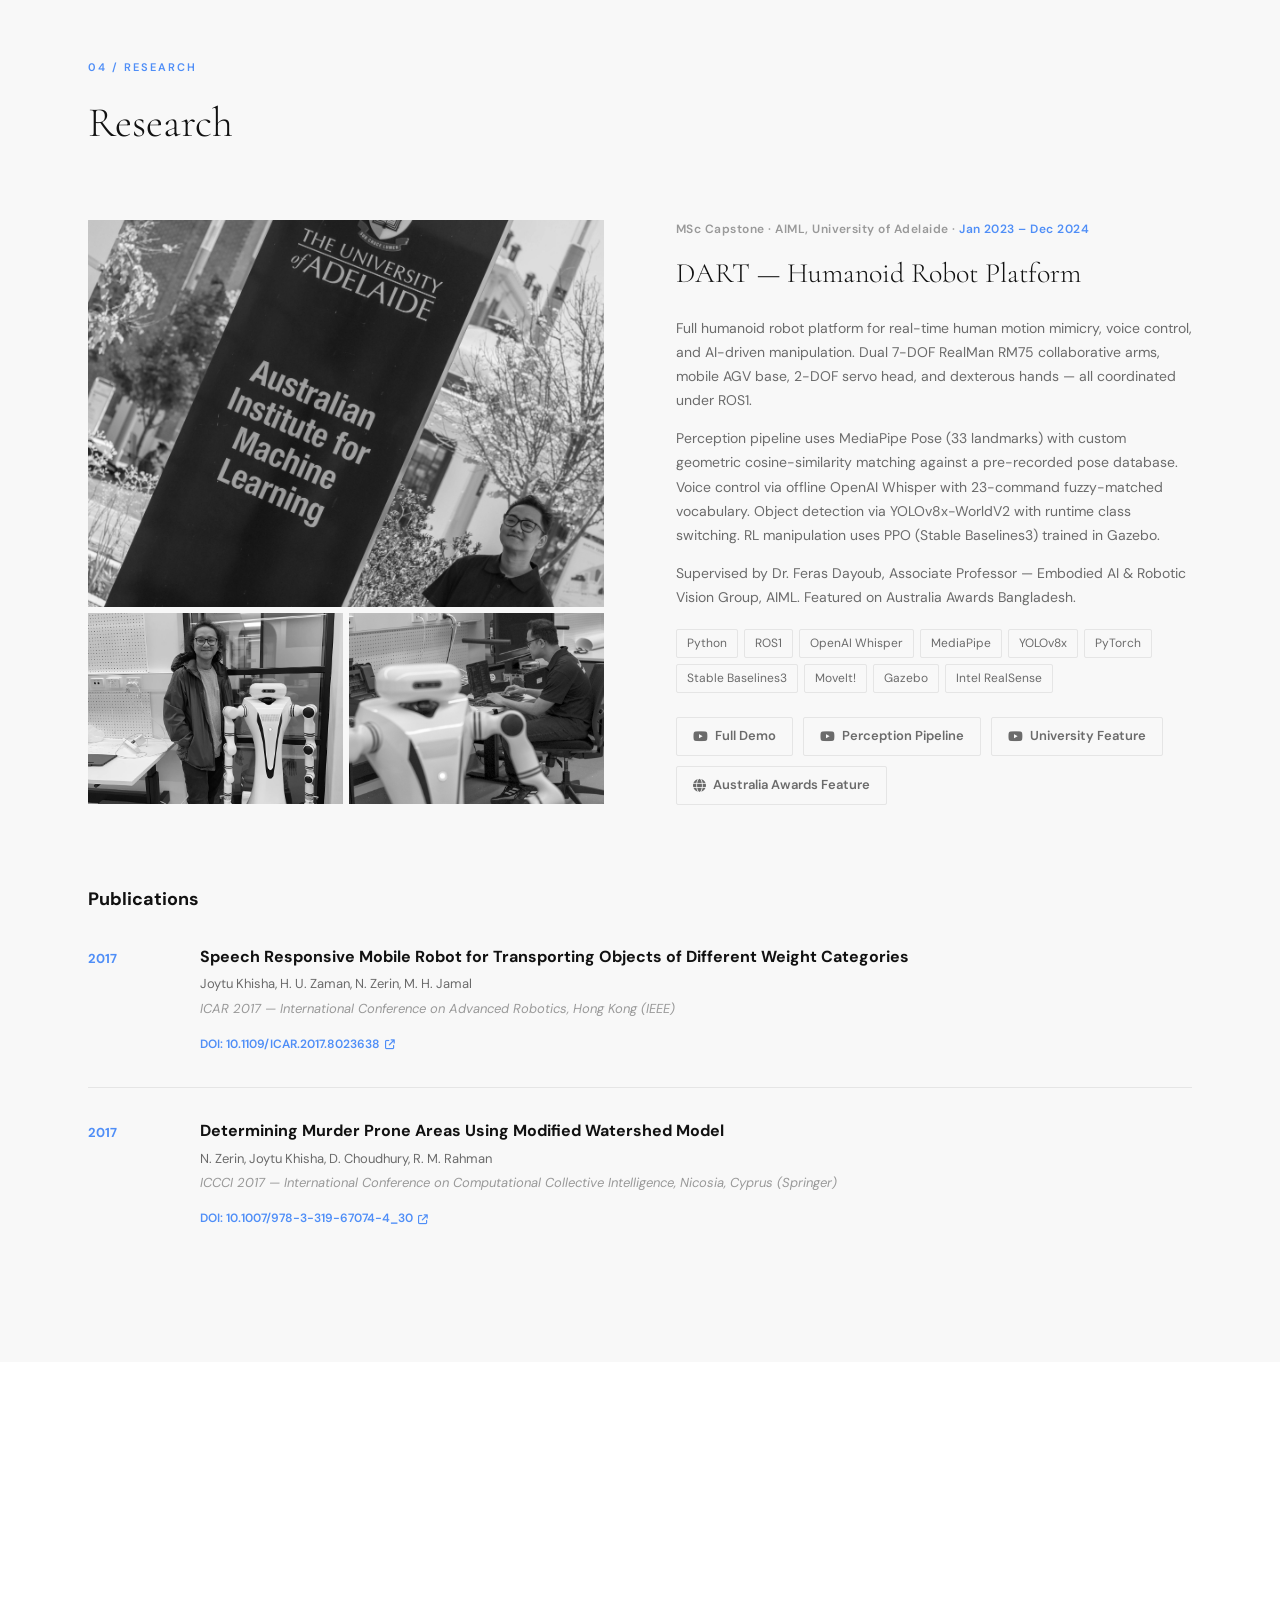
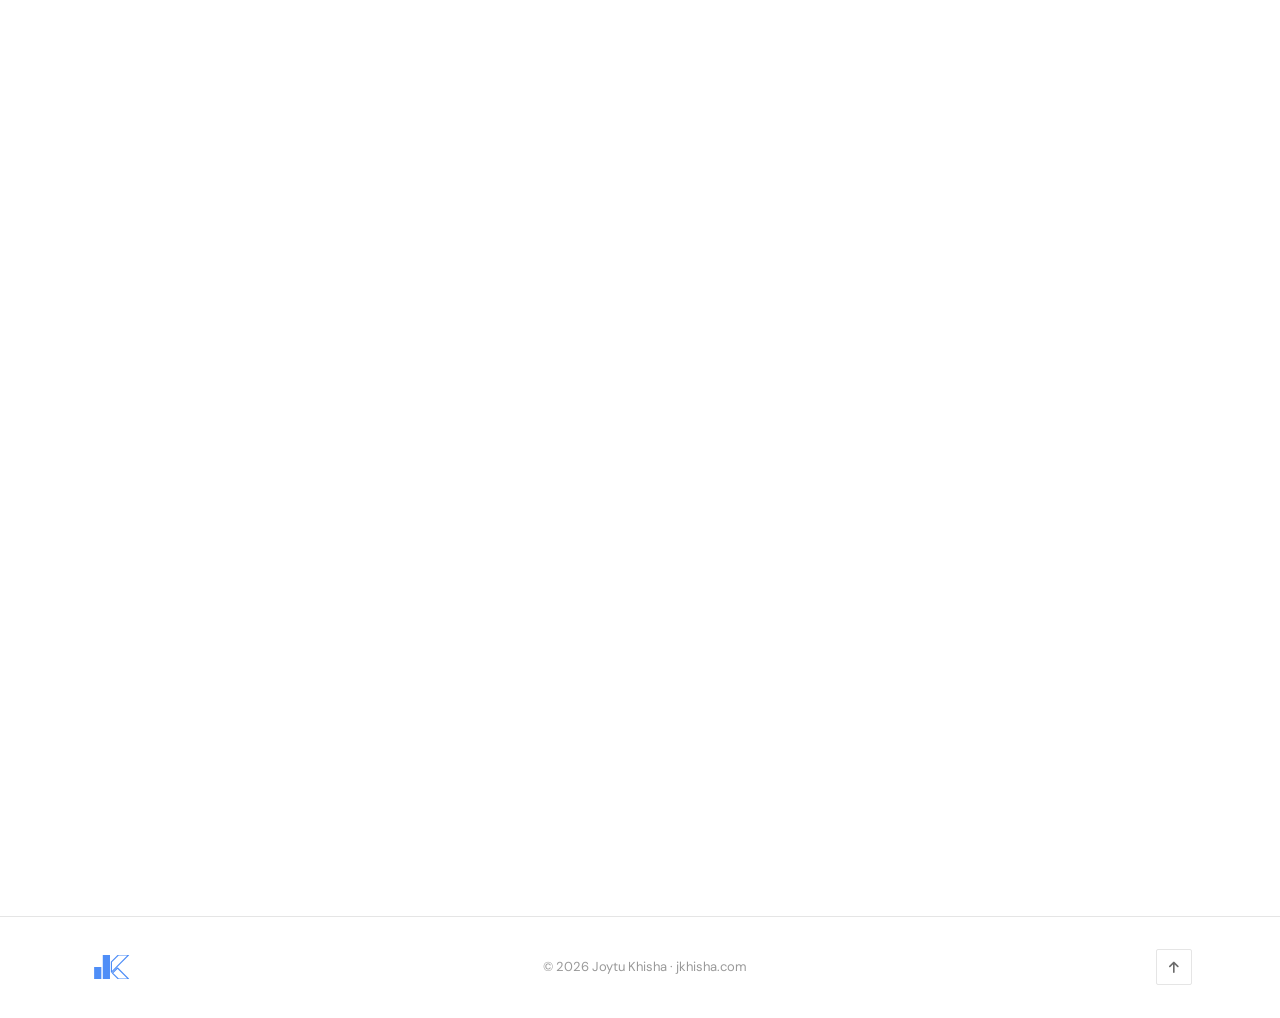
==== commit 3a69a009: "Favicon Added" ====
--- a/index.html
+++ b/index.html
@@ -5,7 +5,8 @@
   <meta name="viewport" content="width=device-width, initial-scale=1.0">
   <title>Joytu Khisha | Robotics & AI Engineer — Bangladesh & Australia</title>
   <link rel="canonical" href="https://jkhisha.com/">
-  <link rel="icon" type="image/svg+xml" href="favicon.svg">
+  <link rel="icon" type="image/svg+xml" href="favicon.svg" sizes="any">
+  <link rel="apple-touch-icon" href="favicon.svg">
 
   <!-- Primary SEO -->
   <meta name="description" content="Joytu Khisha — Robotics Engineer and AI Researcher from Bangladesh. Humanoid robot engineer, Instrument & Control specialist, MSc AI/ML at University of Adelaide, Australia. 7+ years across industrial automation and AI research.">
--- a/style.css
+++ b/style.css
@@ -1317,9 +1317,12 @@
   .container { padding: 0 20px; }
   #navbar { padding: 0 20px; gap: 12px; }
 
-  /* Logo always accent on mobile regardless of scroll state */
-  .nav-logo .rect-fill { fill: var(--accent) !important; }
-  .nav-logo .poly-stroke { stroke: var(--accent) !important; }
+  /* Logo: white on transparent, accent on scrolled (same as desktop) */
+  /* (desktop rules already handle this — no override needed) */
+
+  /* Hamburger: white on transparent navbar, dark when scrolled */
+  .nav-hamburger span { background: #ffffff; }
+  #navbar.scrolled .nav-hamburger span { background: var(--text); }
 
   .nav-links { display: none; flex-direction: column; gap: 0; }
   .nav-links.open {
@@ -1352,13 +1355,15 @@
 
   /* Hero mobile: stacked */
   #hero { height: auto; min-height: 100svh; }
-  .hero-inner { flex-direction: column-reverse; }
+  .hero-inner { flex-direction: column; }
   .hero-strip {
+    order: 0;
     flex: 0 0 55vw;
     height: 55vw;
     width: 100%;
   }
   .hero-text {
+    order: 1;
     flex: none;
     padding: 40px 20px 32px;
   }
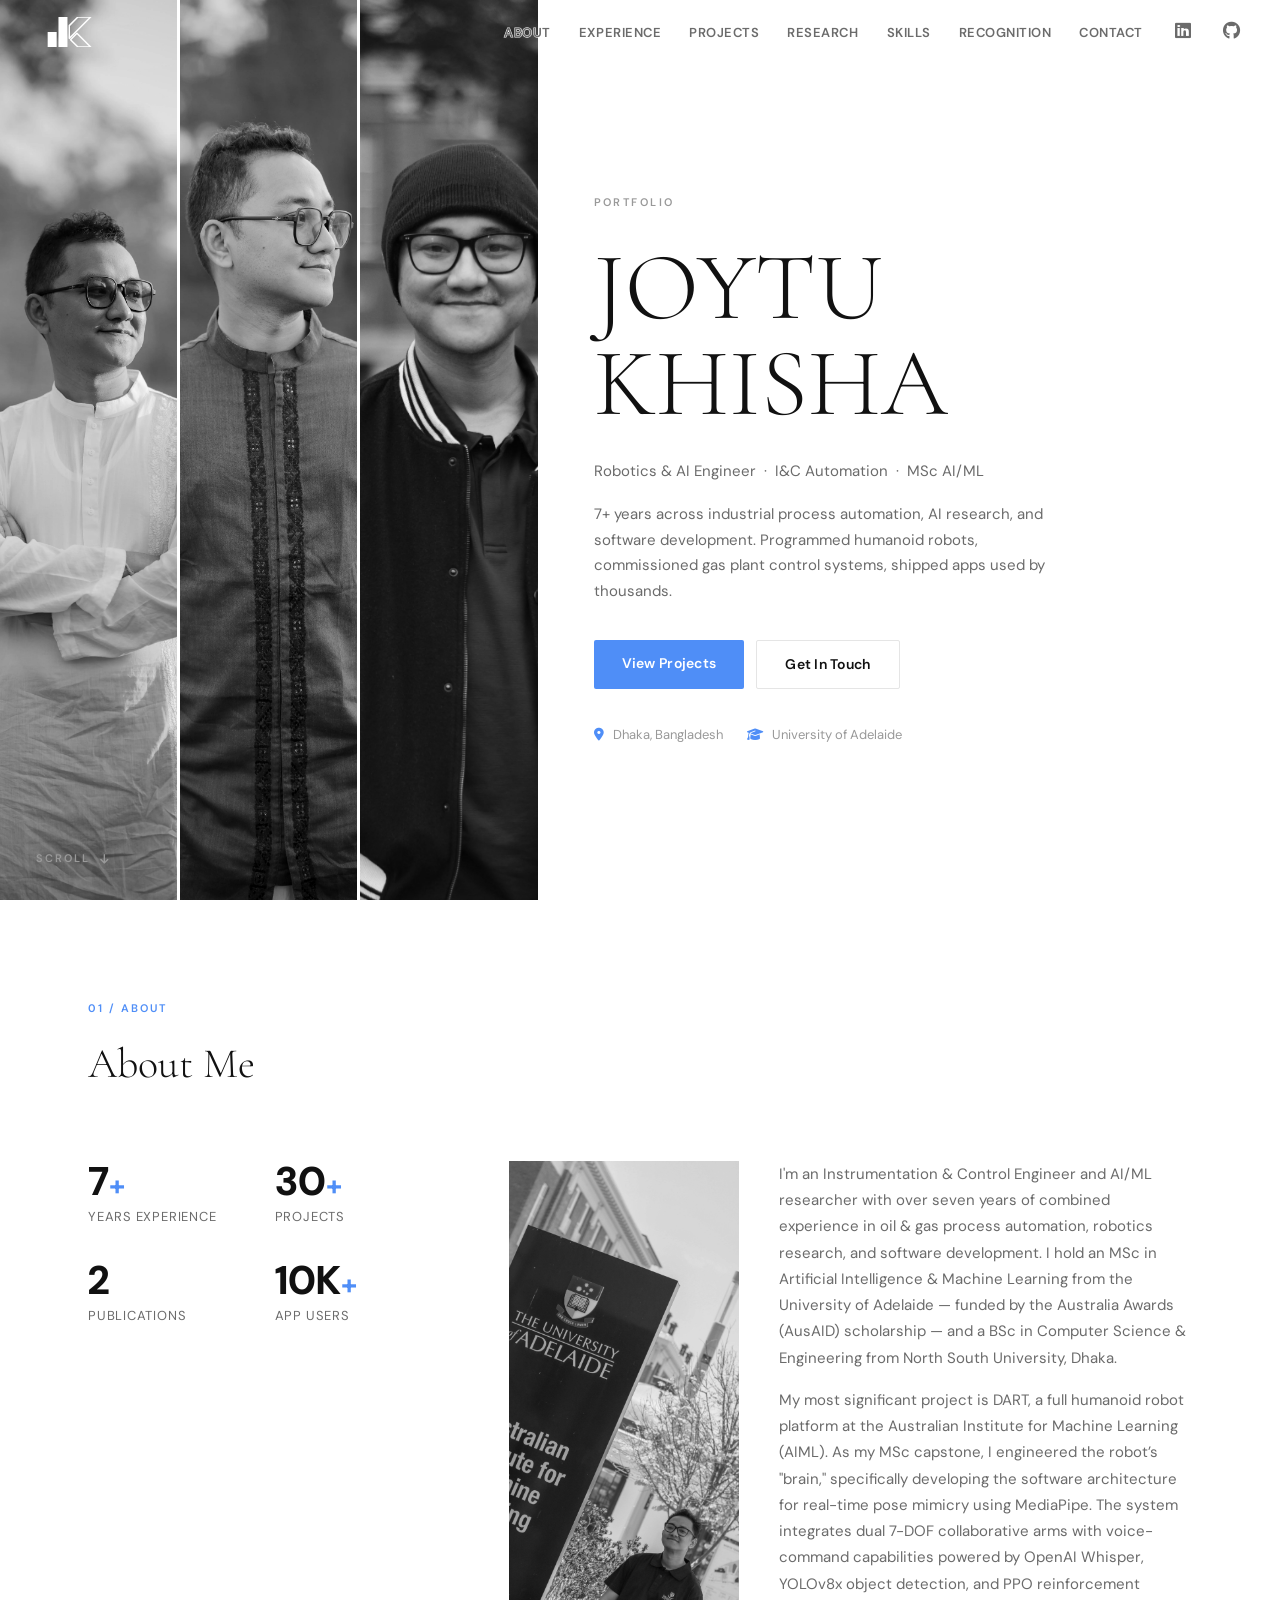
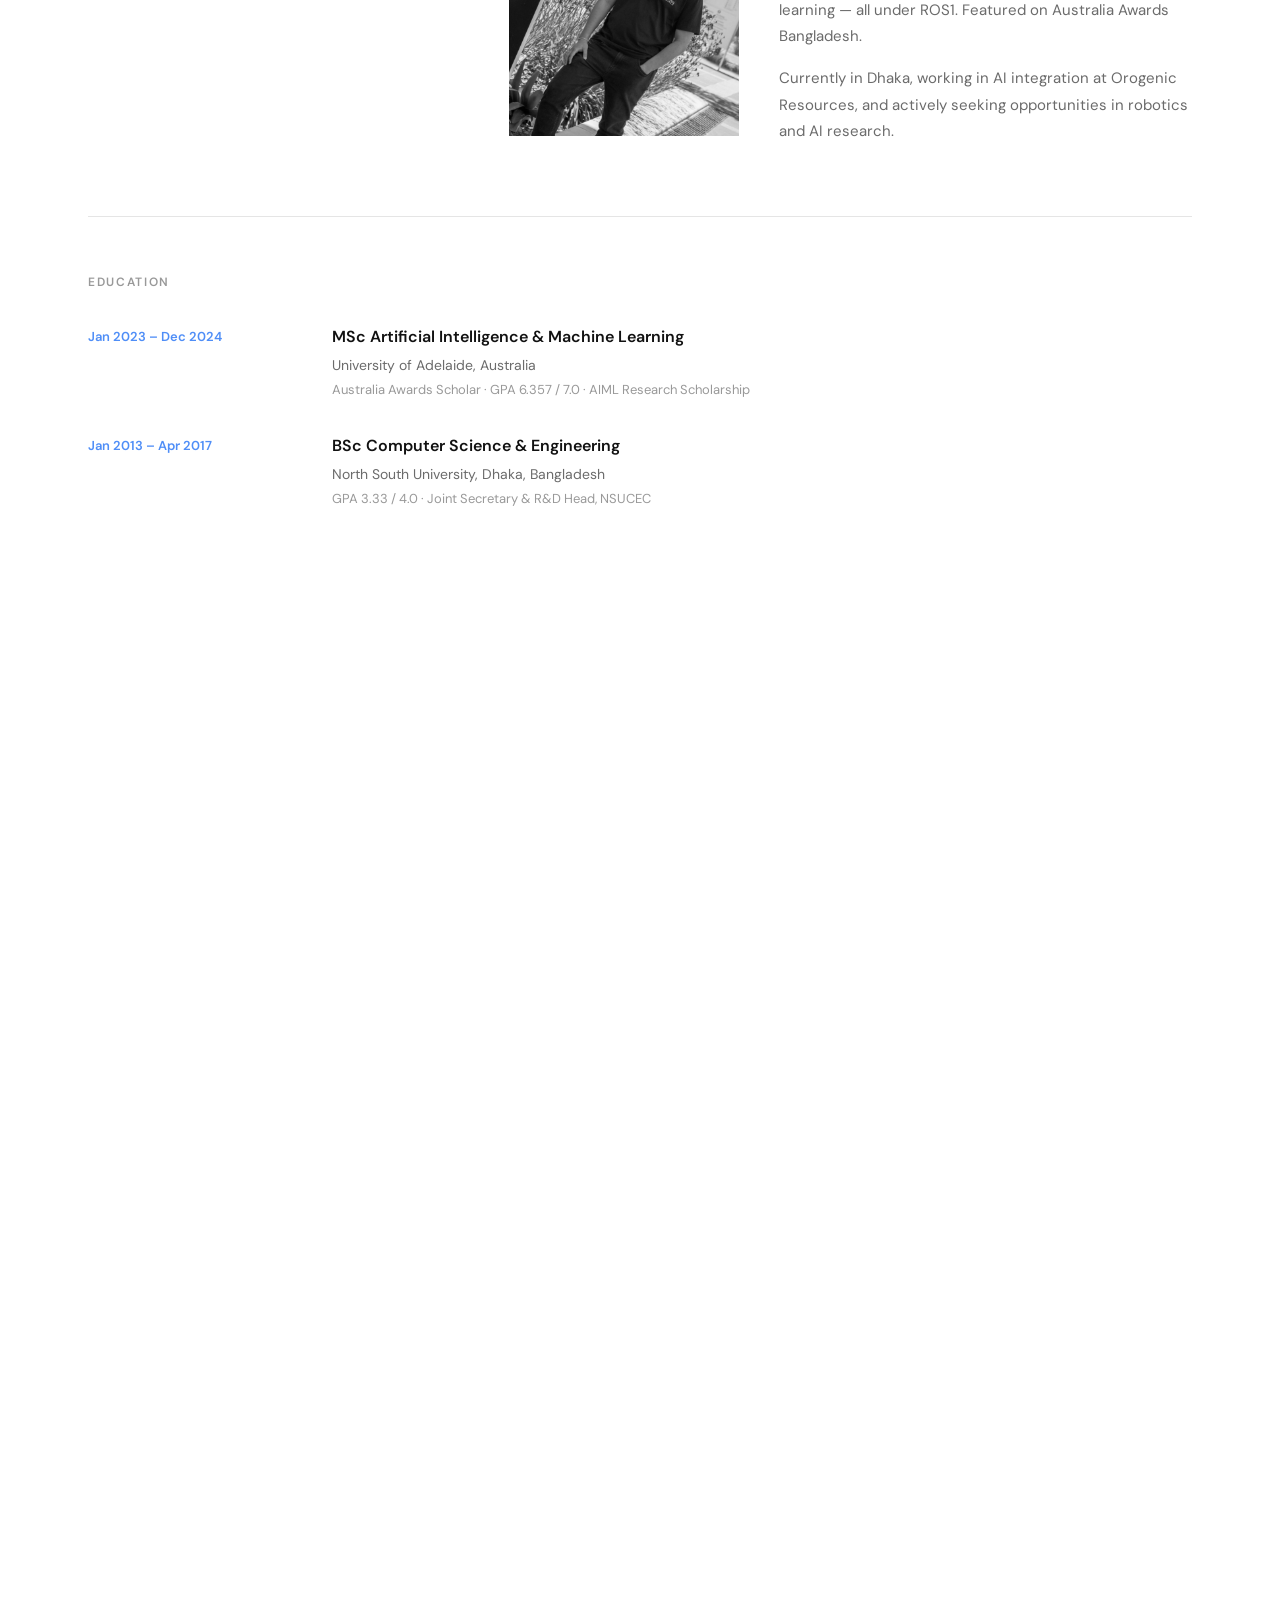
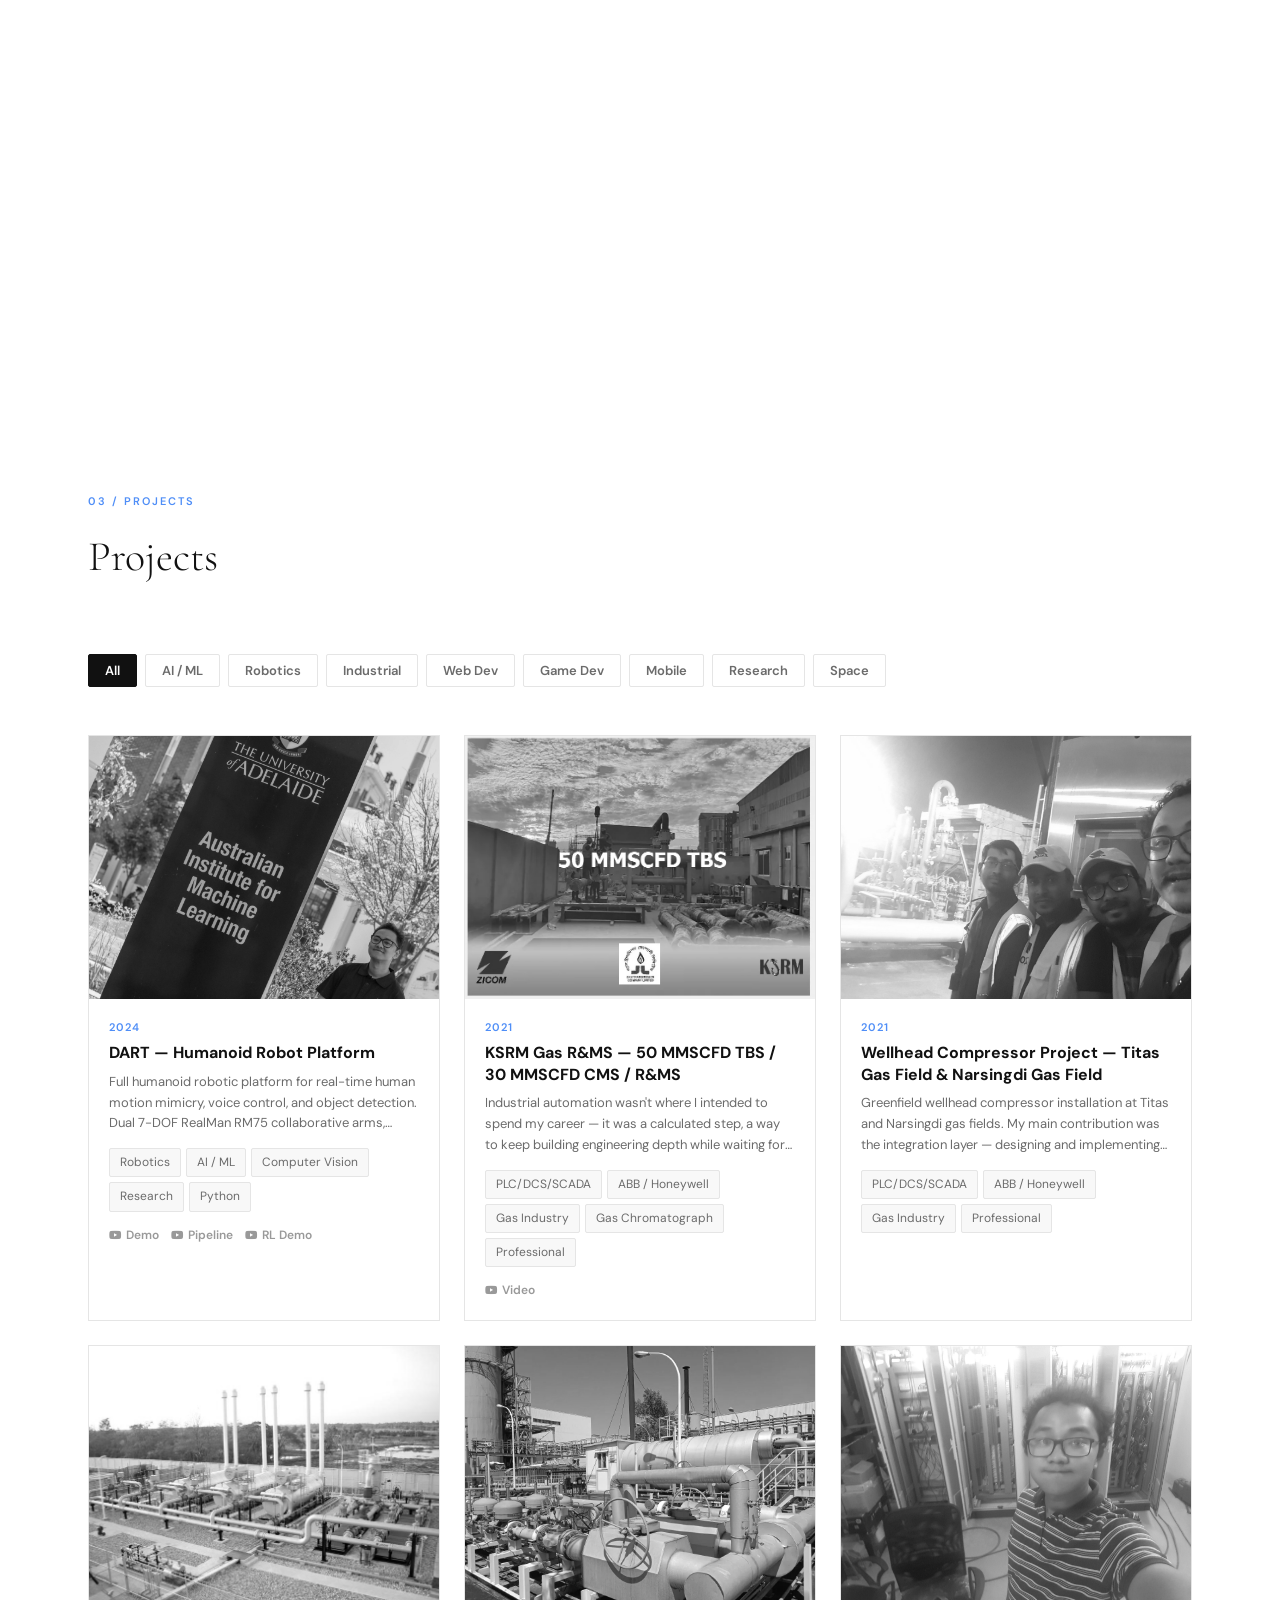
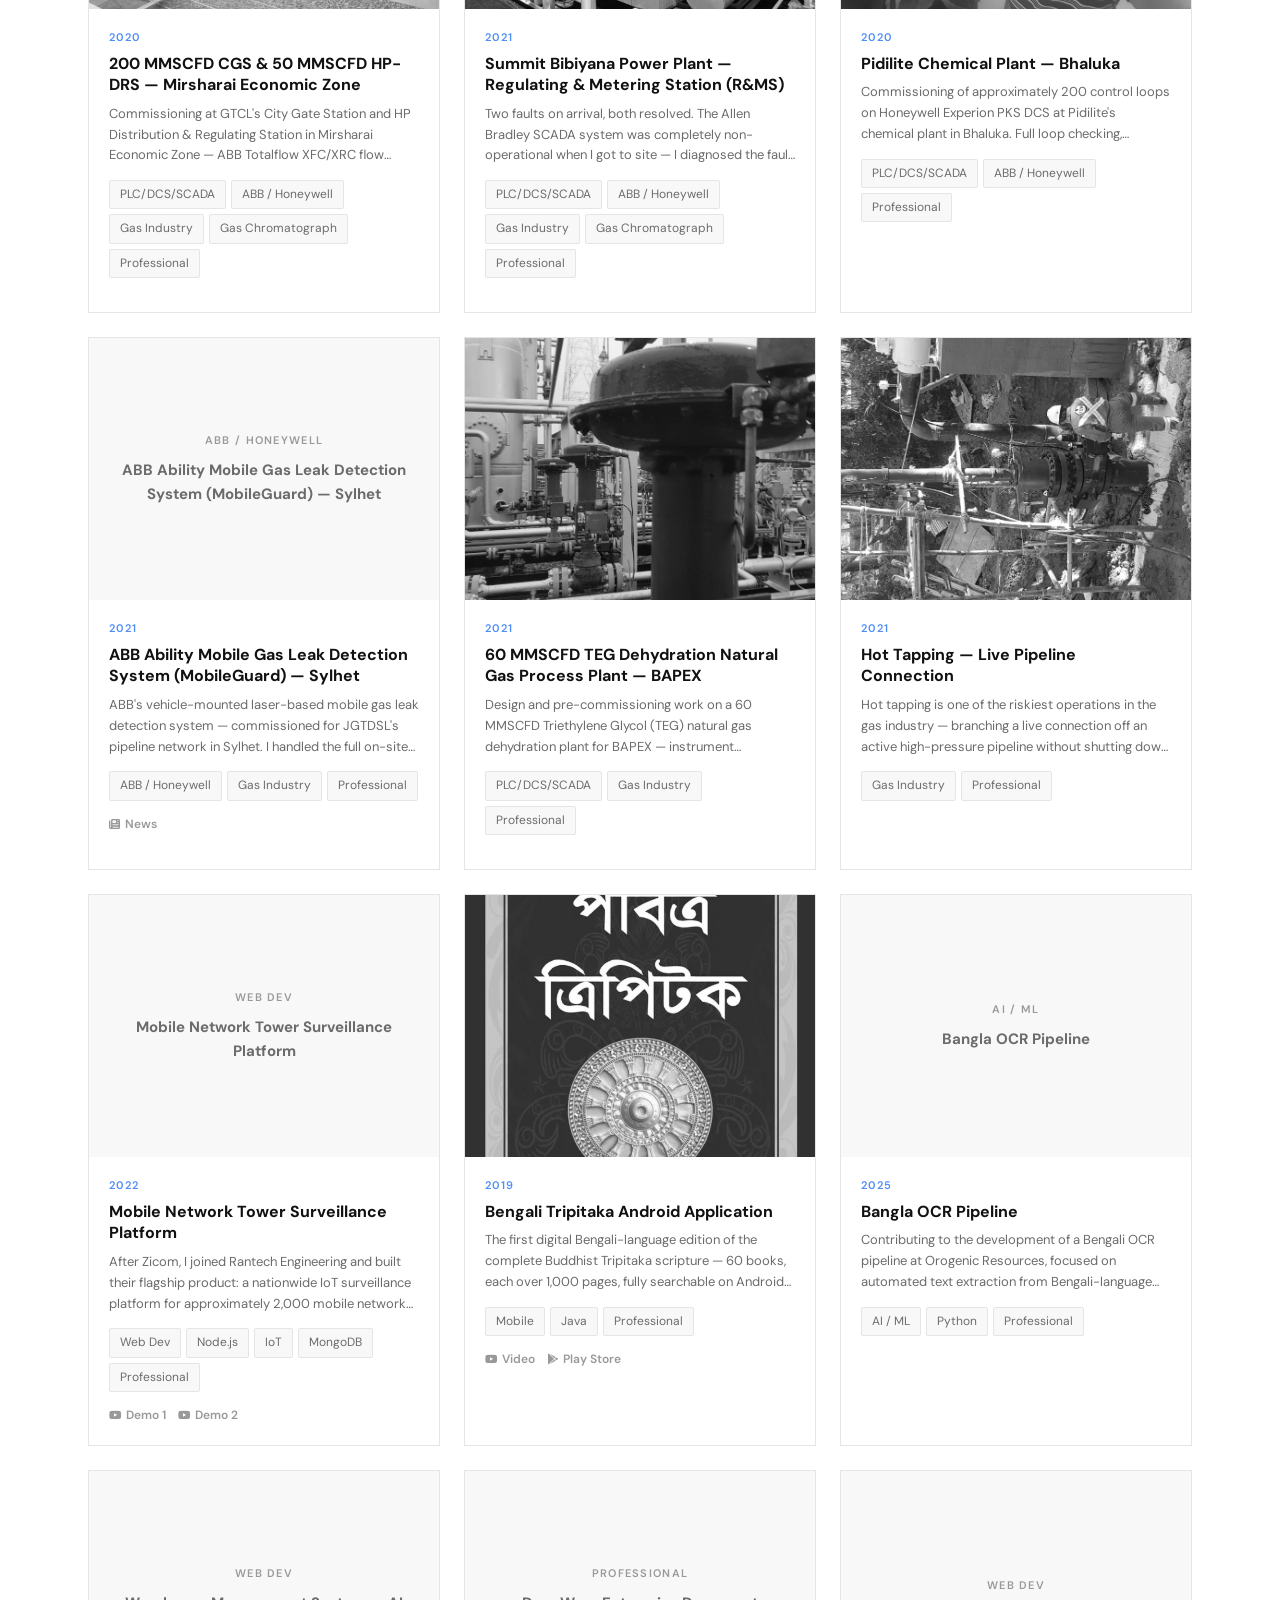
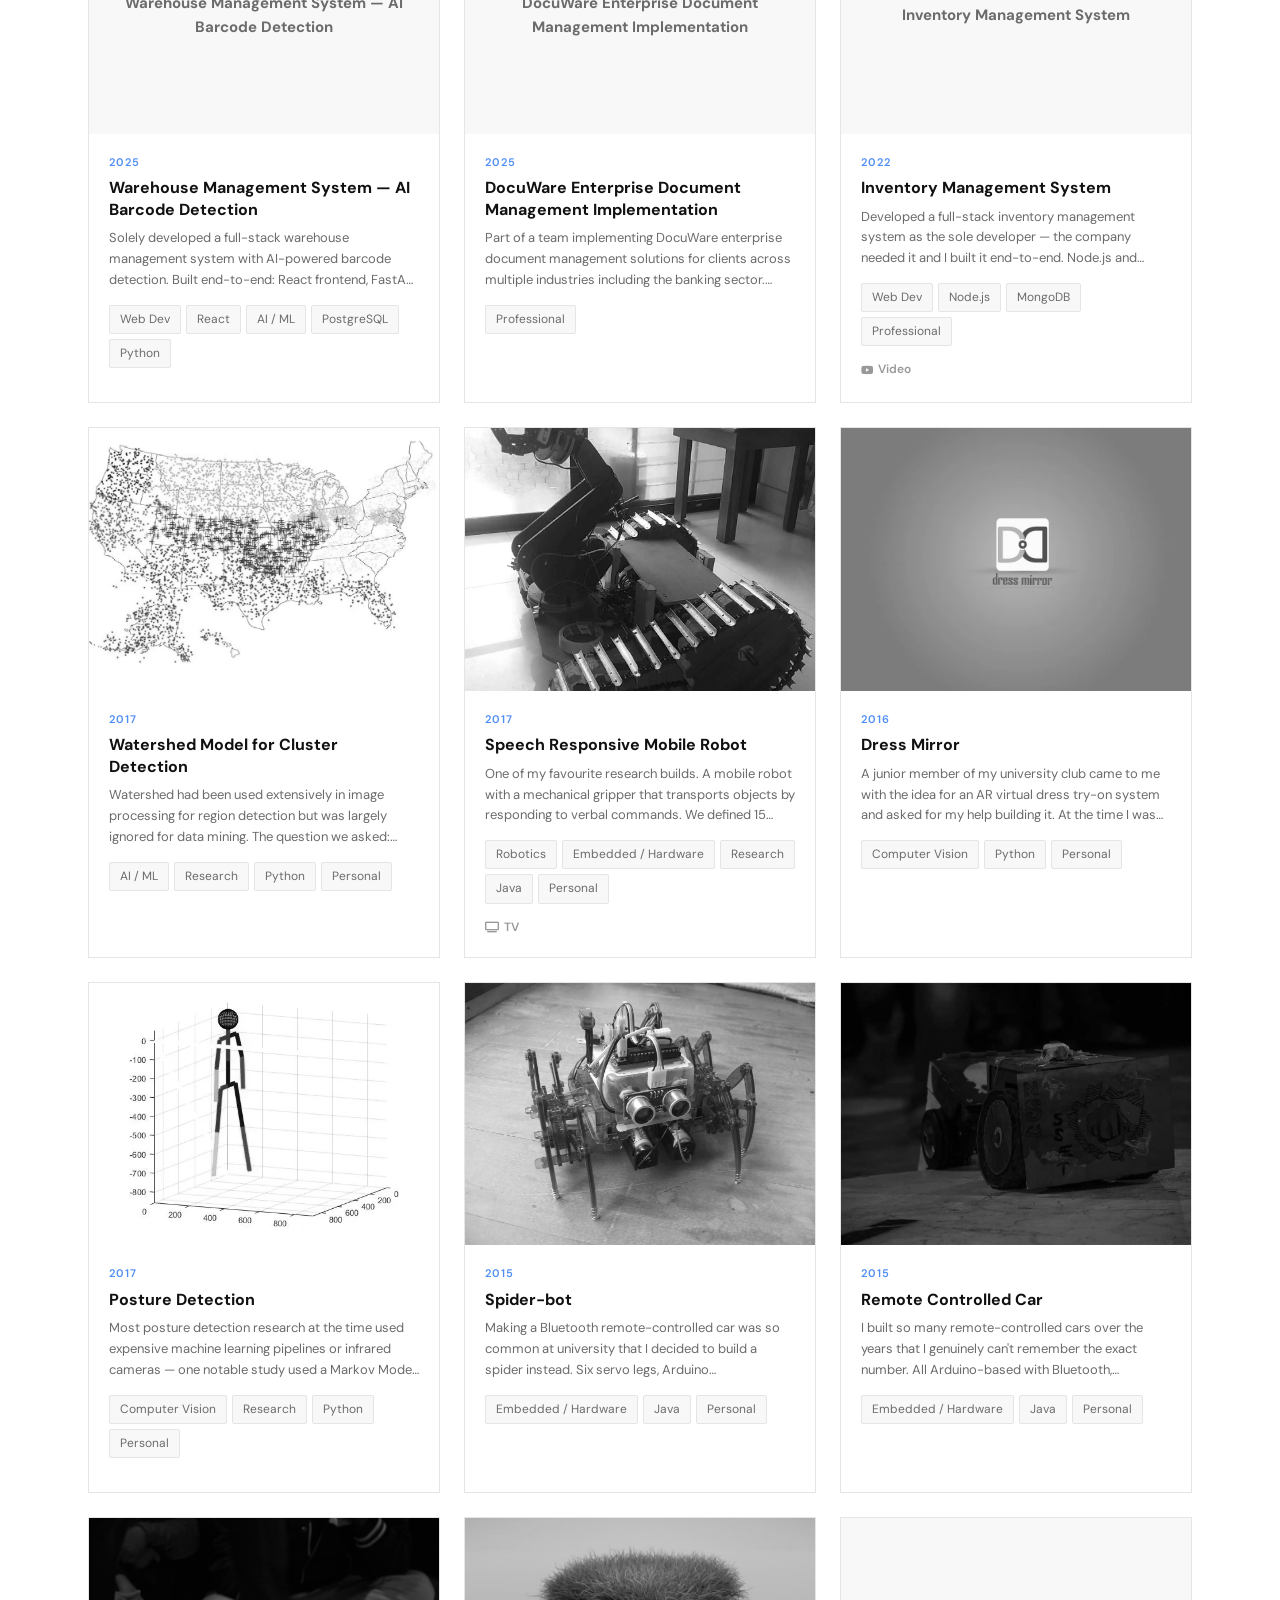
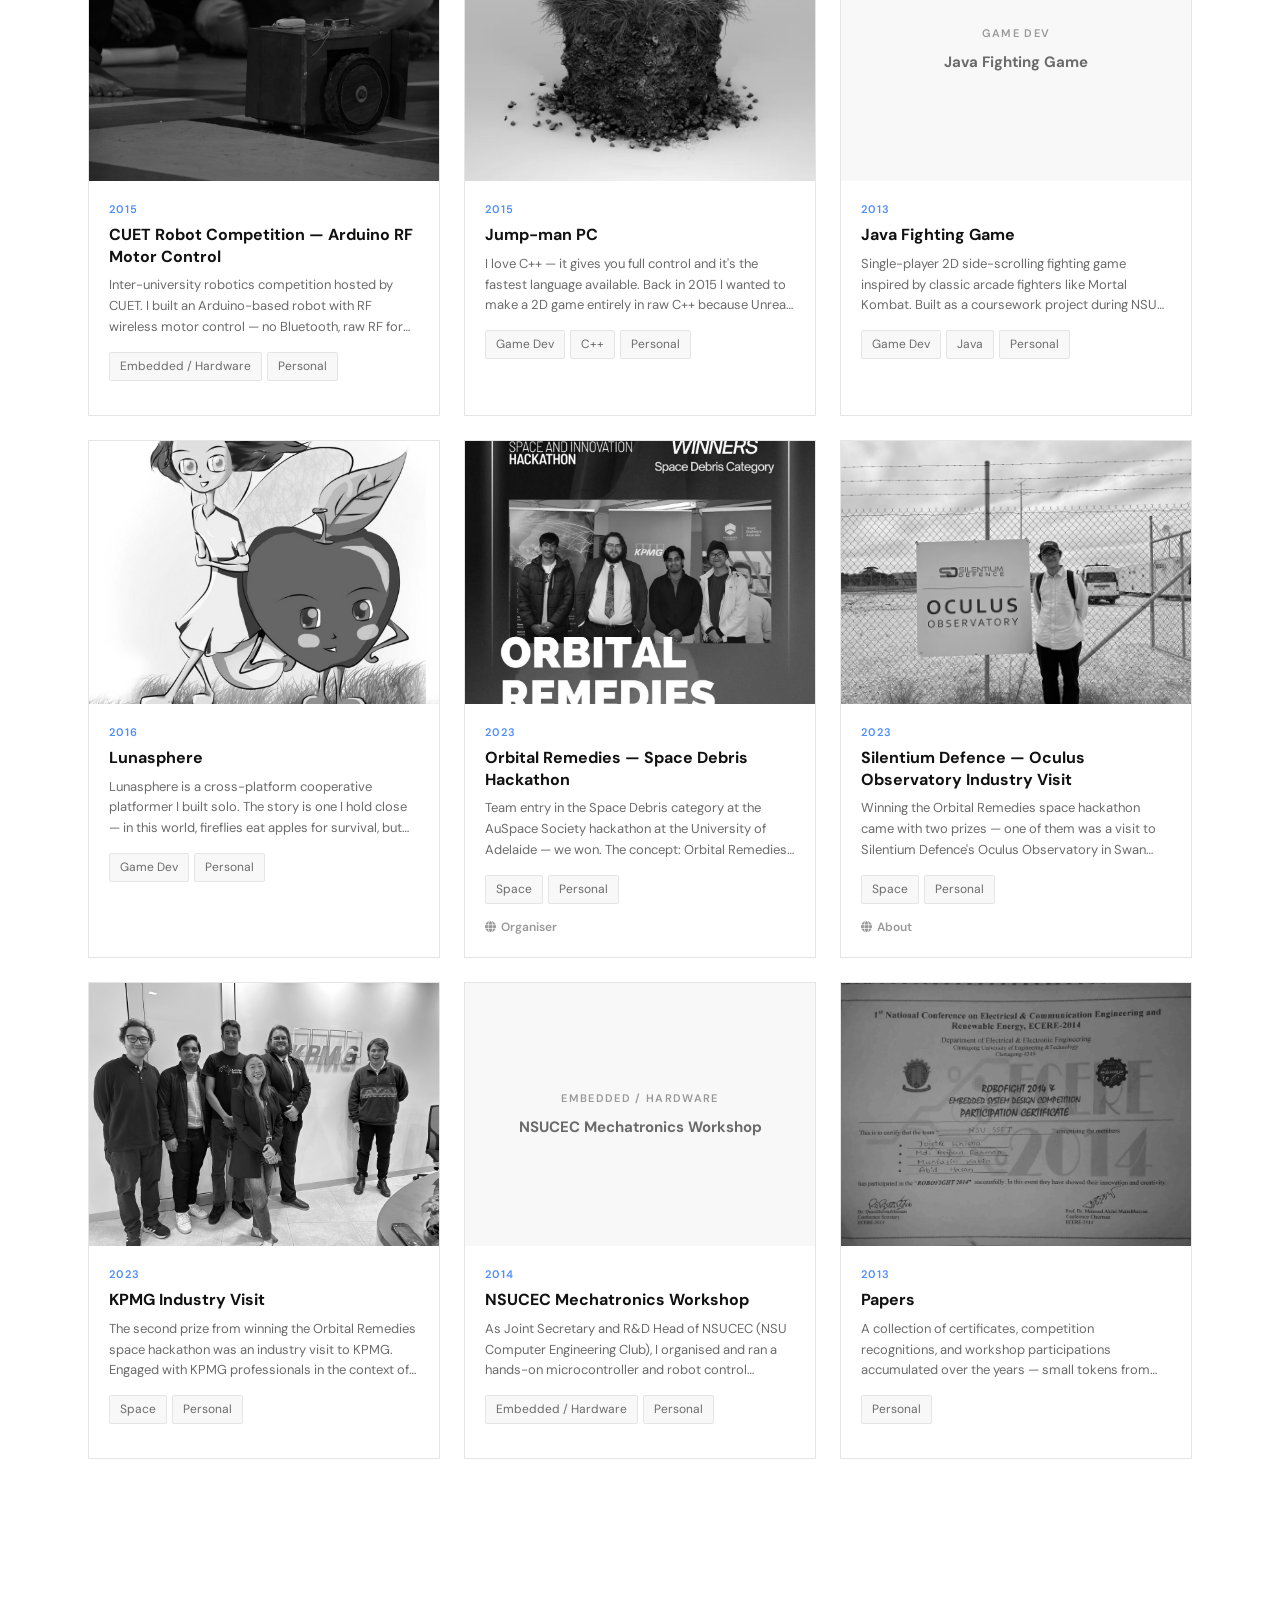
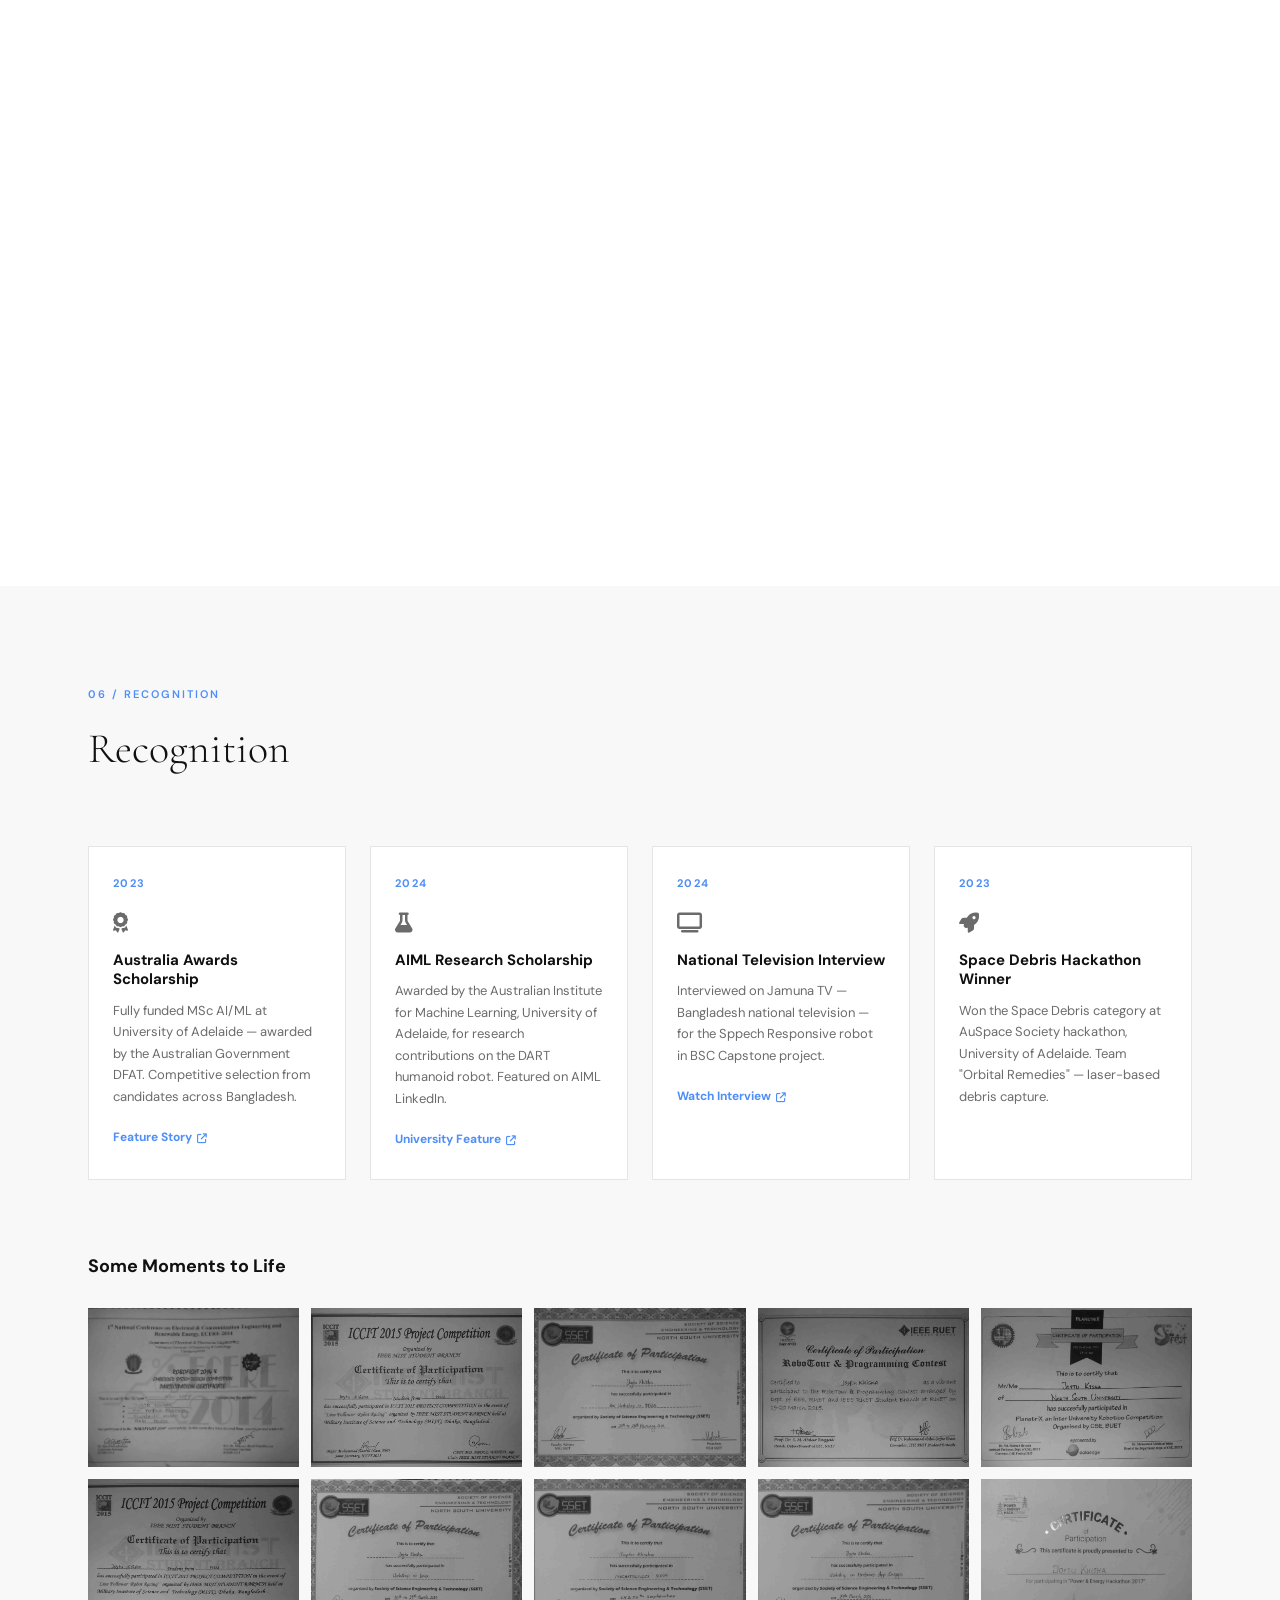
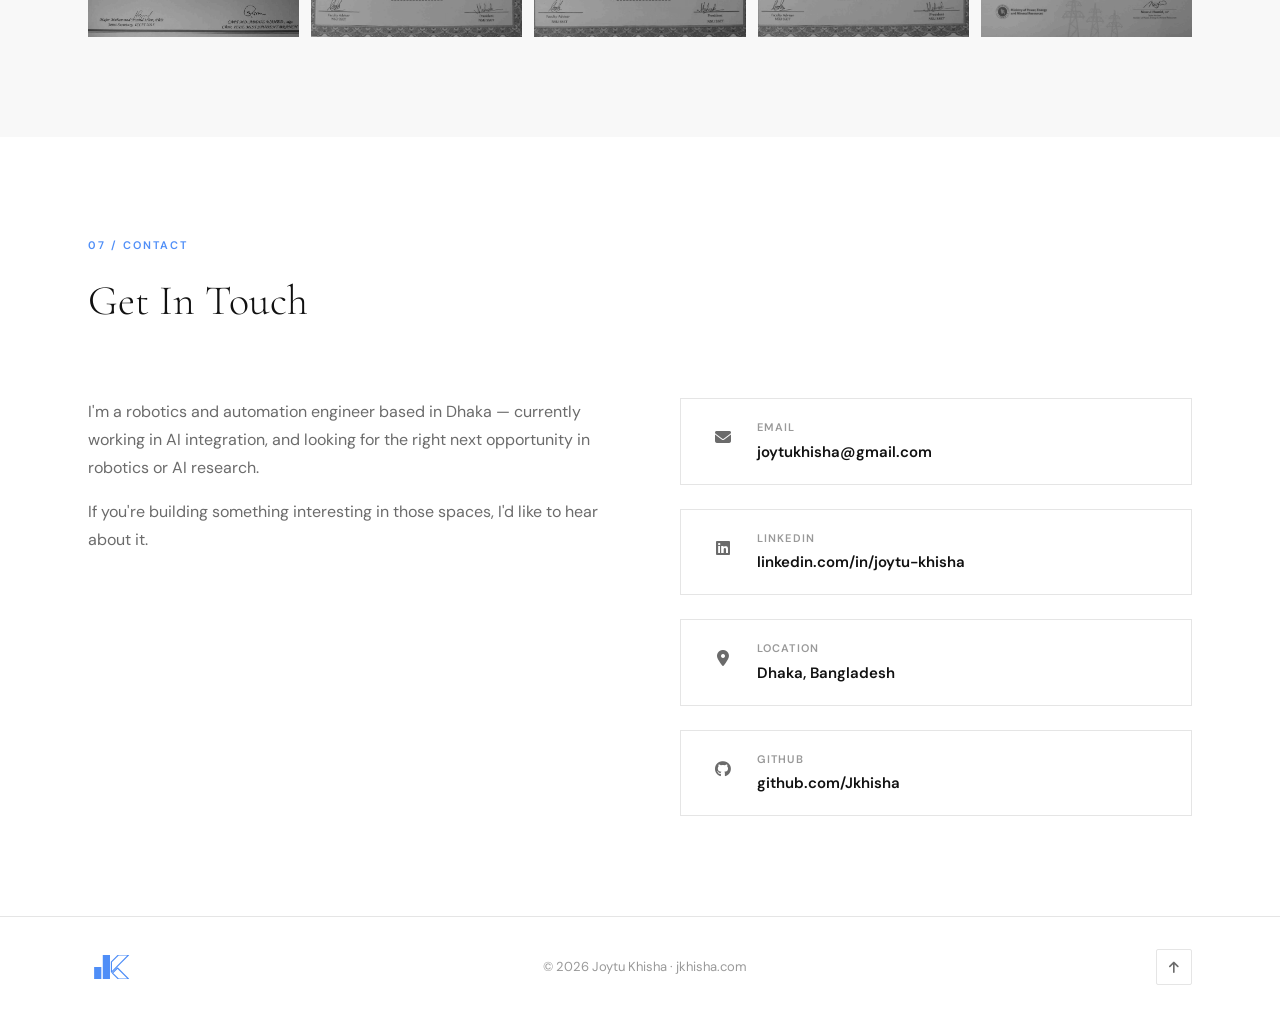
==== commit ec56fa3d: "info updated" ====
--- a/index.html
+++ b/index.html
@@ -173,7 +173,7 @@
         <span class="hero-label">PORTFOLIO</span>
         <h1 class="hero-name"><span class="name-heavy">JOYTU</span><span class="name-thin">KHISHA</span></h1>
         <p class="hero-role">Robotics &amp; AI Engineer&nbsp;&nbsp;·&nbsp;&nbsp;I&amp;C Automation&nbsp;&nbsp;·&nbsp;&nbsp;MSc AI/ML</p>
-        <p class="hero-bio">7+ years across industrial process automation, AI research, and software development. Built humanoid robots, commissioned gas plant control systems, shipped apps used by thousands.</p>
+        <p class="hero-bio">7+ years across industrial process automation, AI research, and software development. Programmed humanoid robots, commissioned gas plant control systems, shipped apps used by thousands.</p>
         <div class="hero-cta">
           <a href="#projects" class="btn-primary">View Projects</a>
           <a href="#contact" class="btn-secondary">Get In Touch</a>
--- a/style.css
+++ b/style.css
@@ -1317,12 +1317,9 @@
   .container { padding: 0 20px; }
   #navbar { padding: 0 20px; gap: 12px; }
 
-  /* Logo: white on transparent, accent on scrolled (same as desktop) */
-  /* (desktop rules already handle this — no override needed) */
-
-  /* Hamburger: white on transparent navbar, dark when scrolled */
-  .nav-hamburger span { background: #ffffff; }
-  #navbar.scrolled .nav-hamburger span { background: var(--text); }
+  /* Logo always accent on mobile regardless of scroll state */
+  .nav-logo .rect-fill { fill: var(--accent) !important; }
+  .nav-logo .poly-stroke { stroke: var(--accent) !important; }
 
   .nav-links { display: none; flex-direction: column; gap: 0; }
   .nav-links.open {
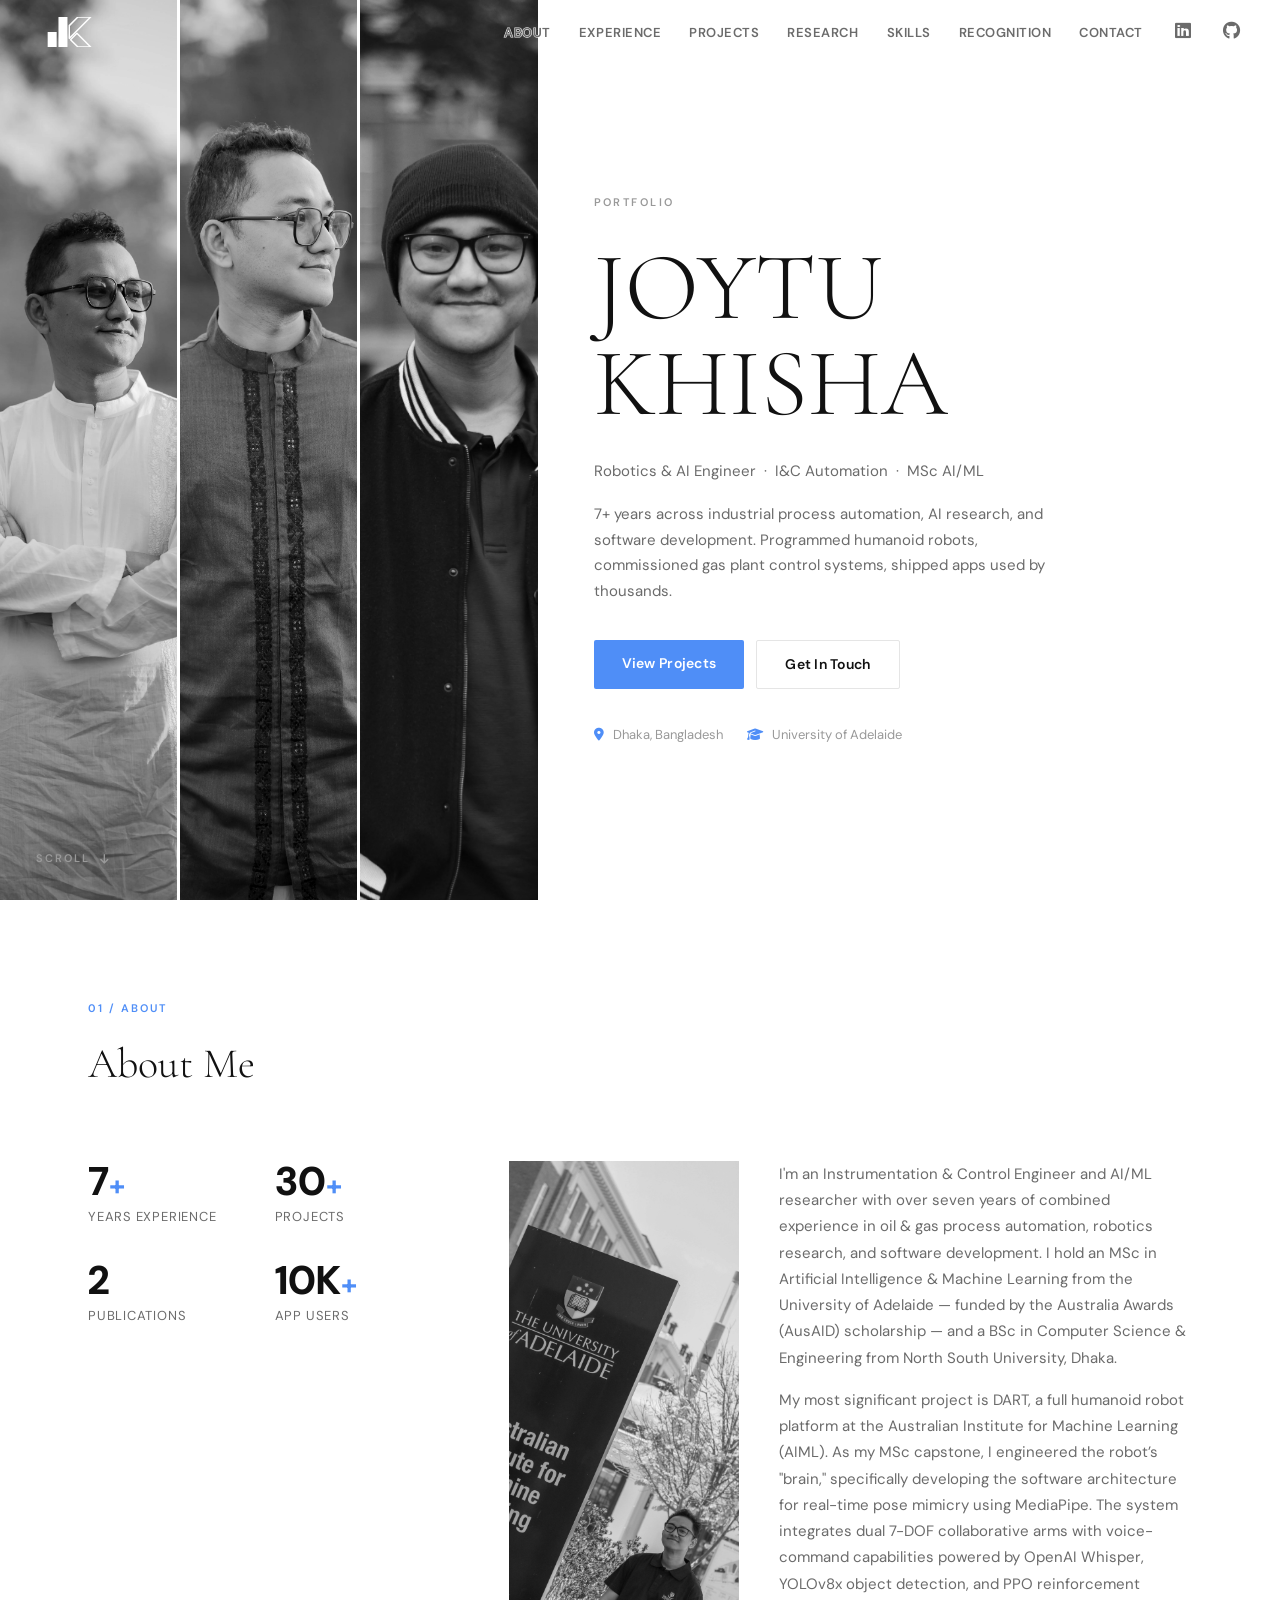
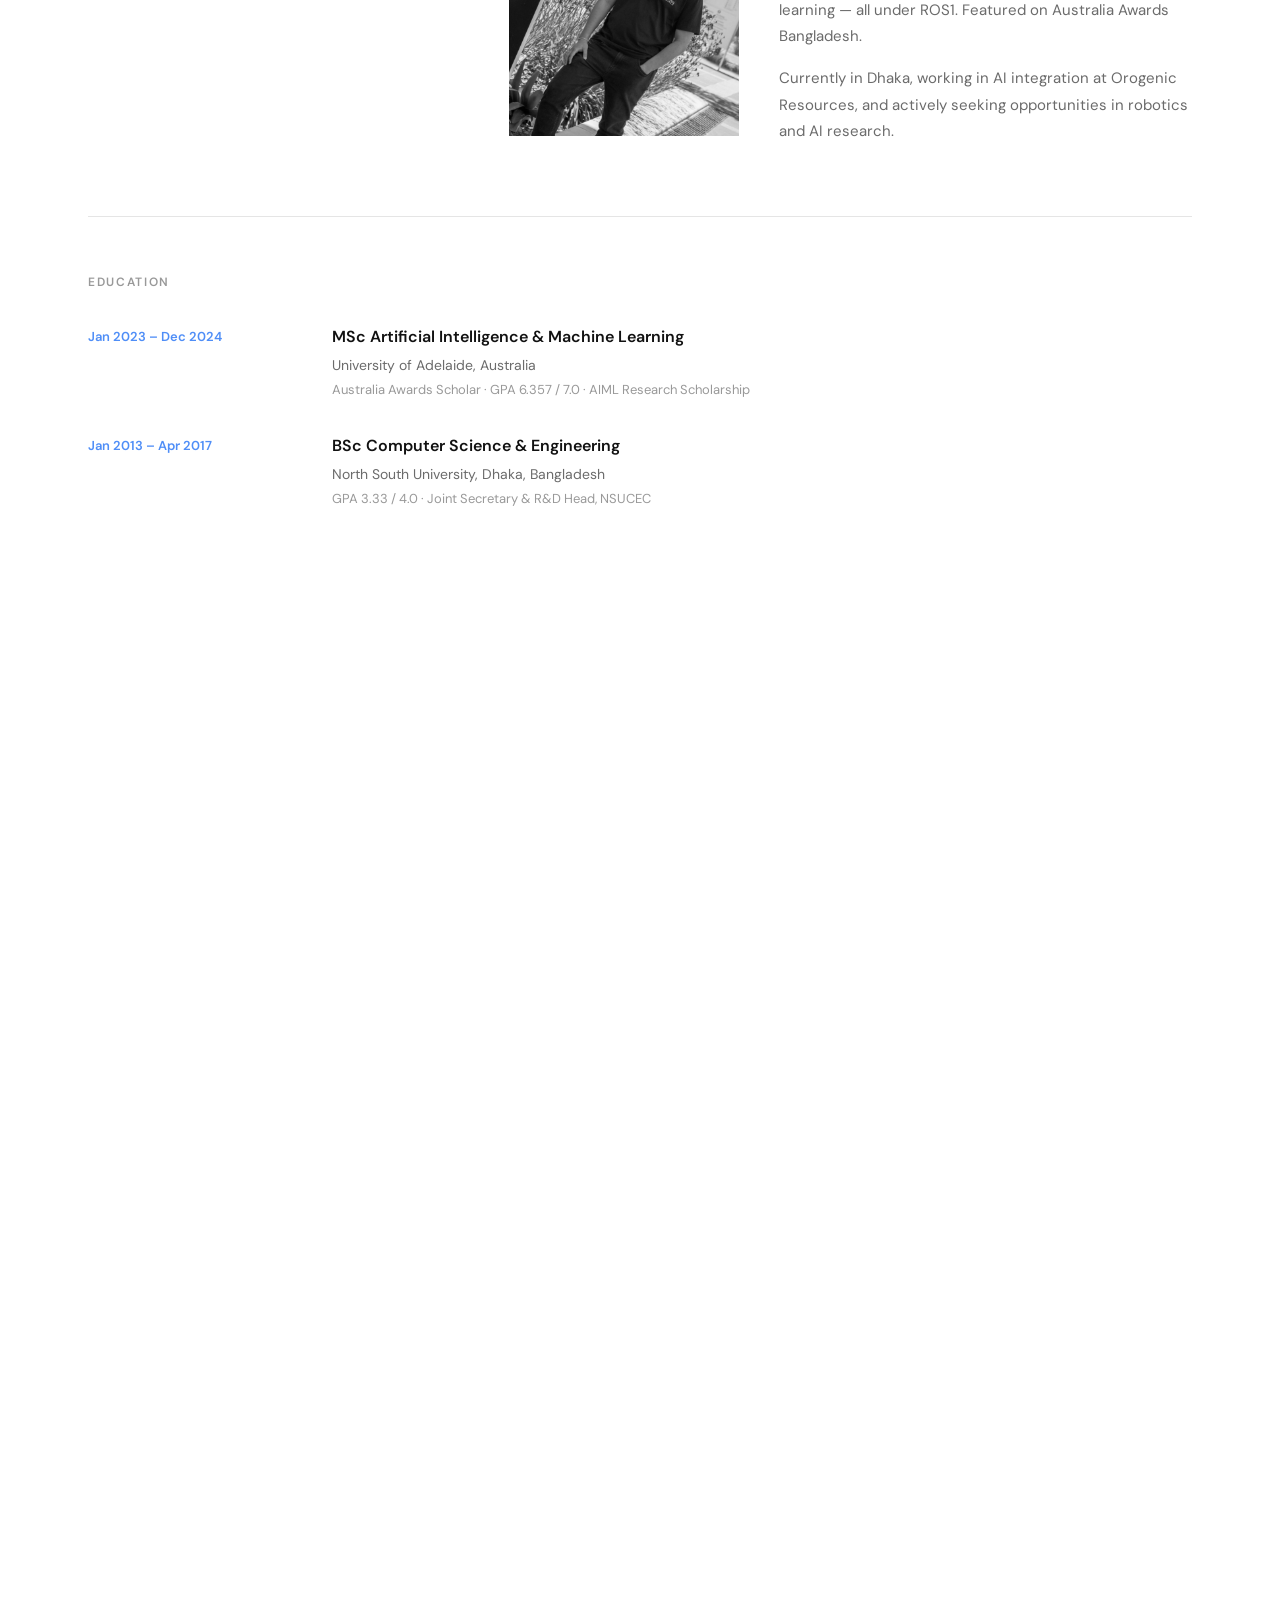
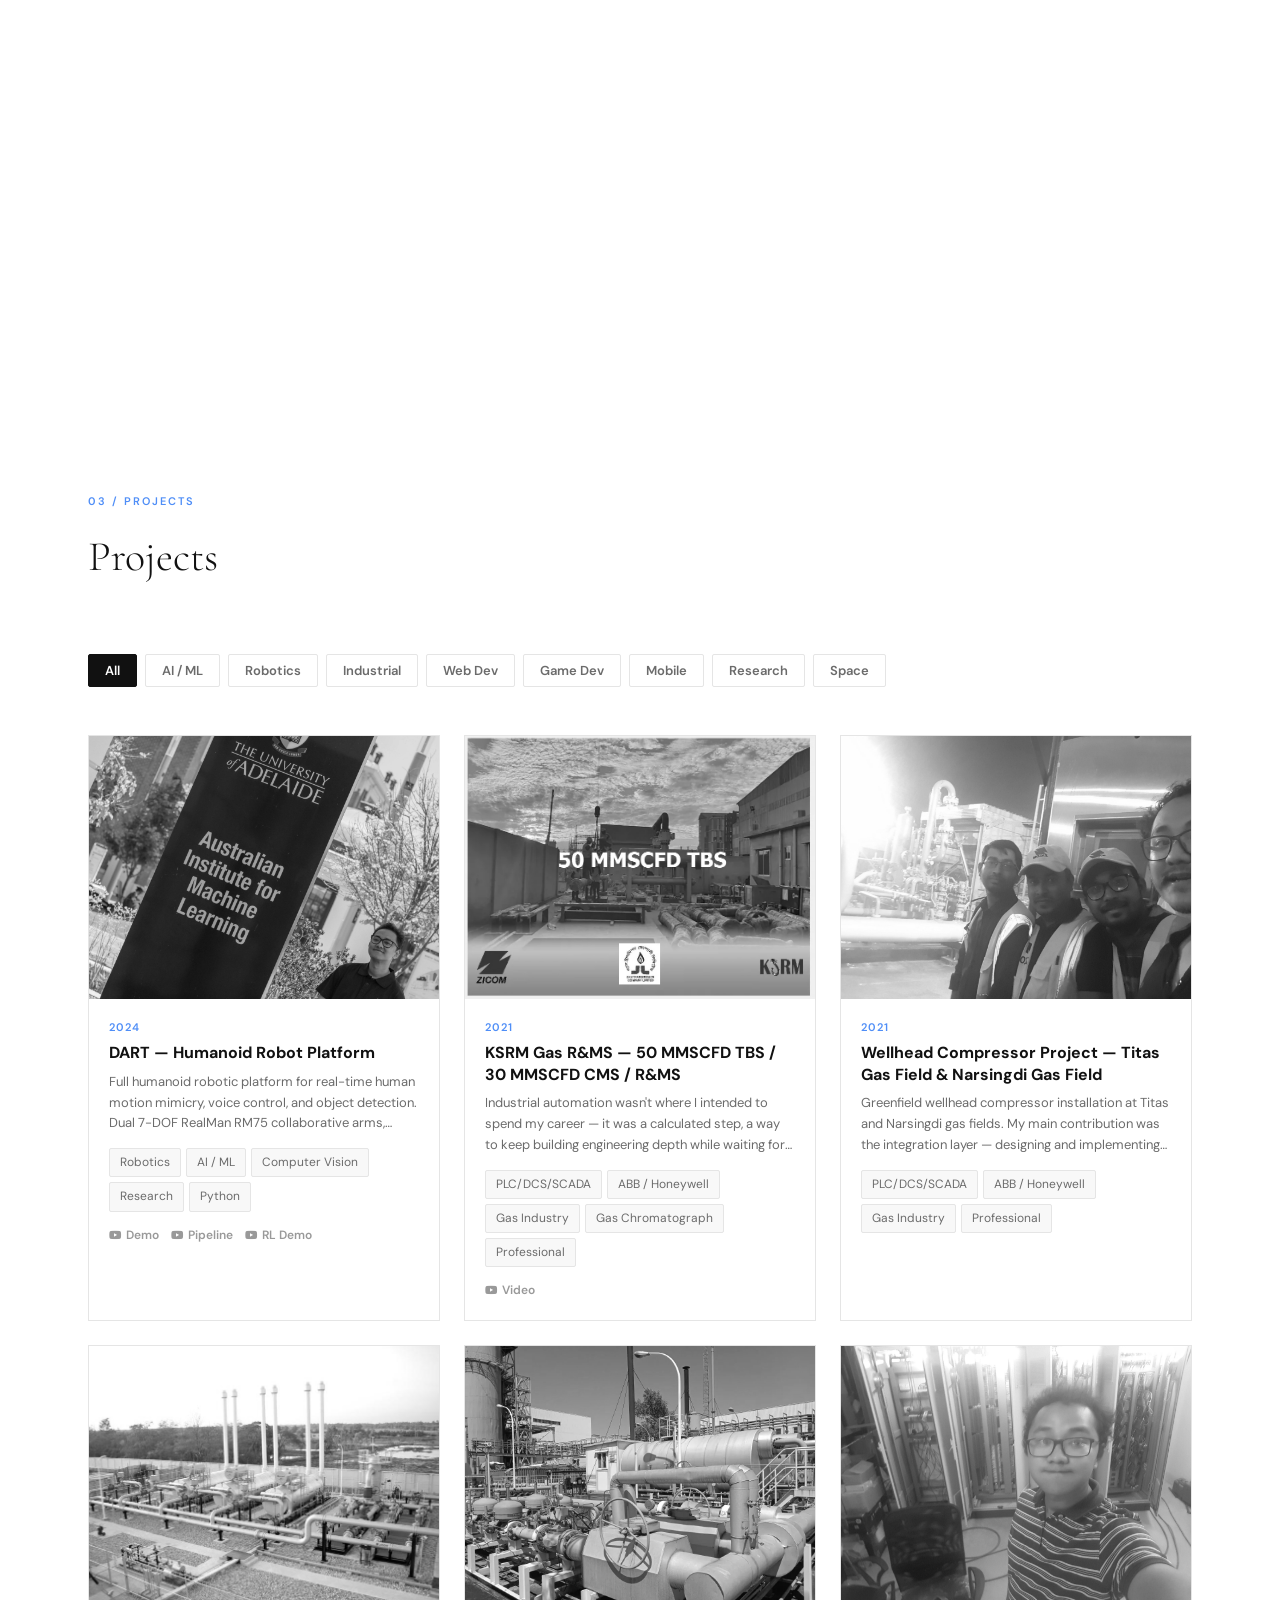
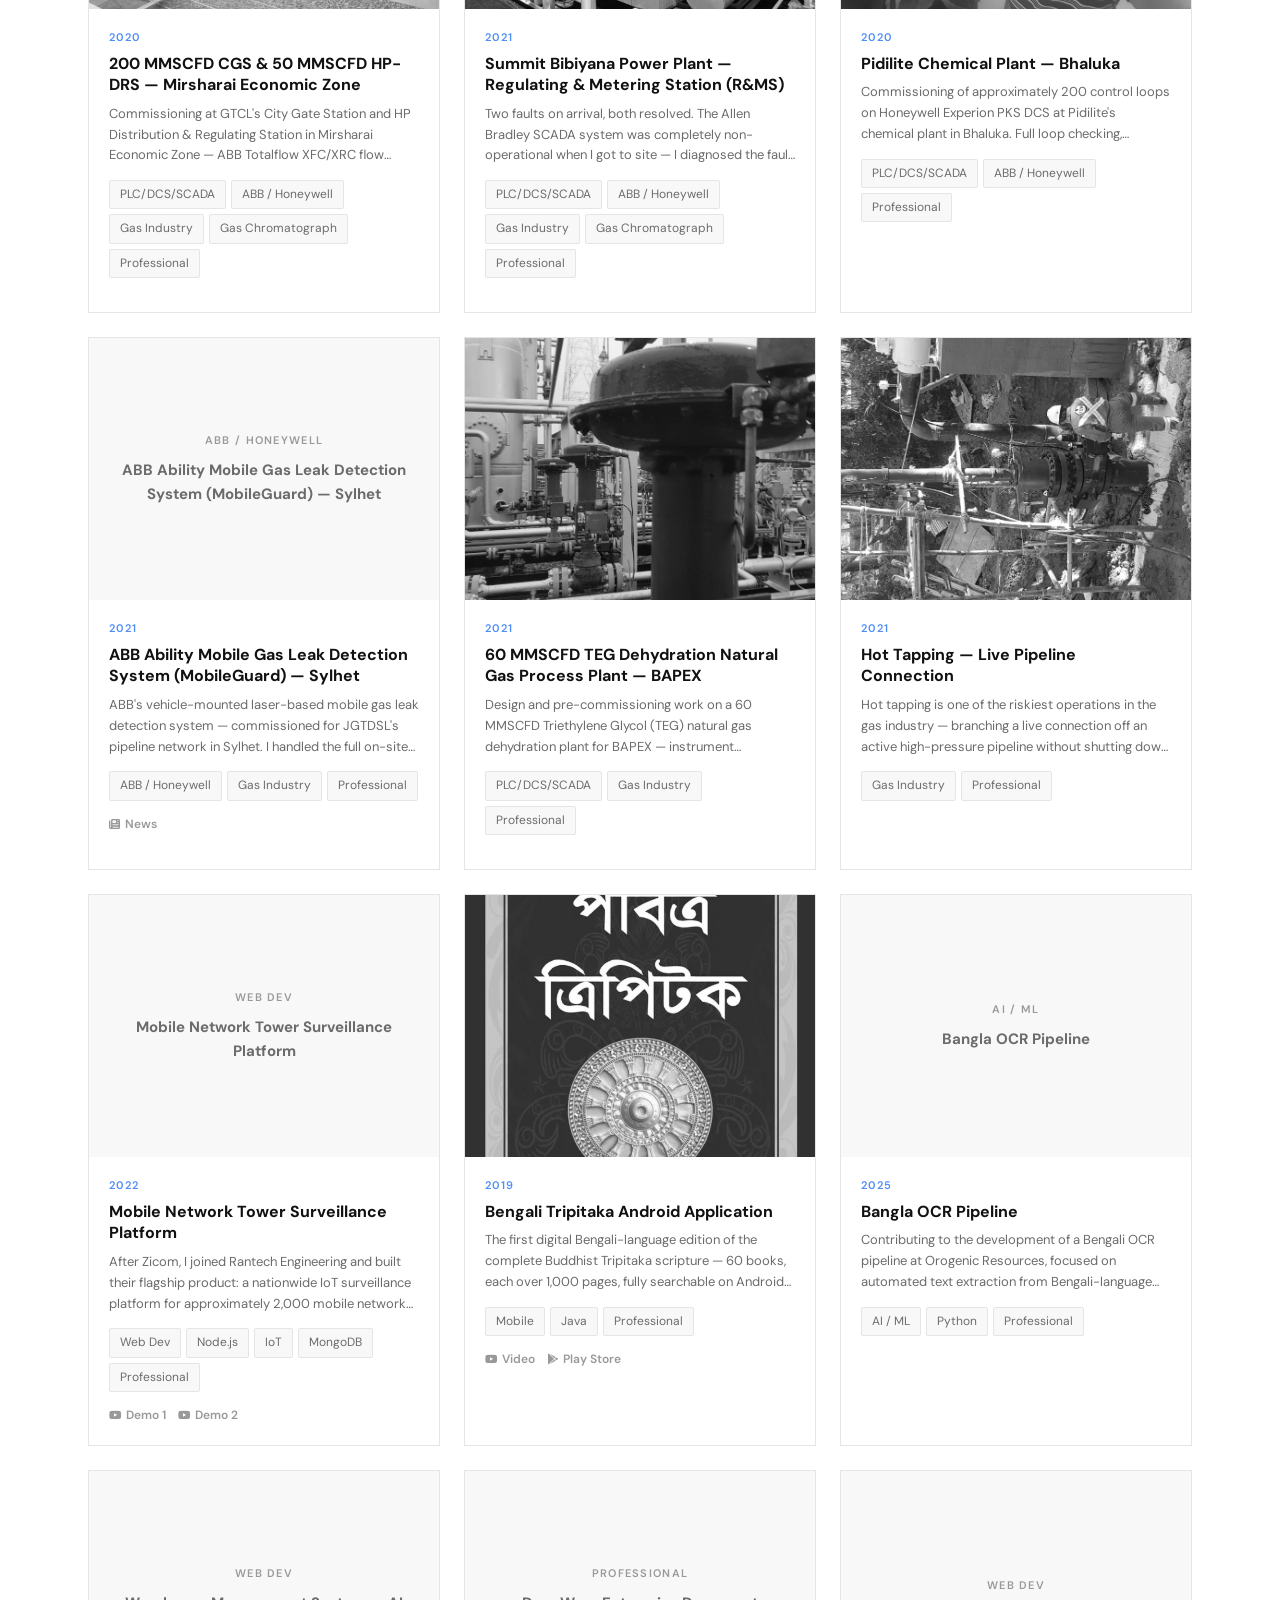
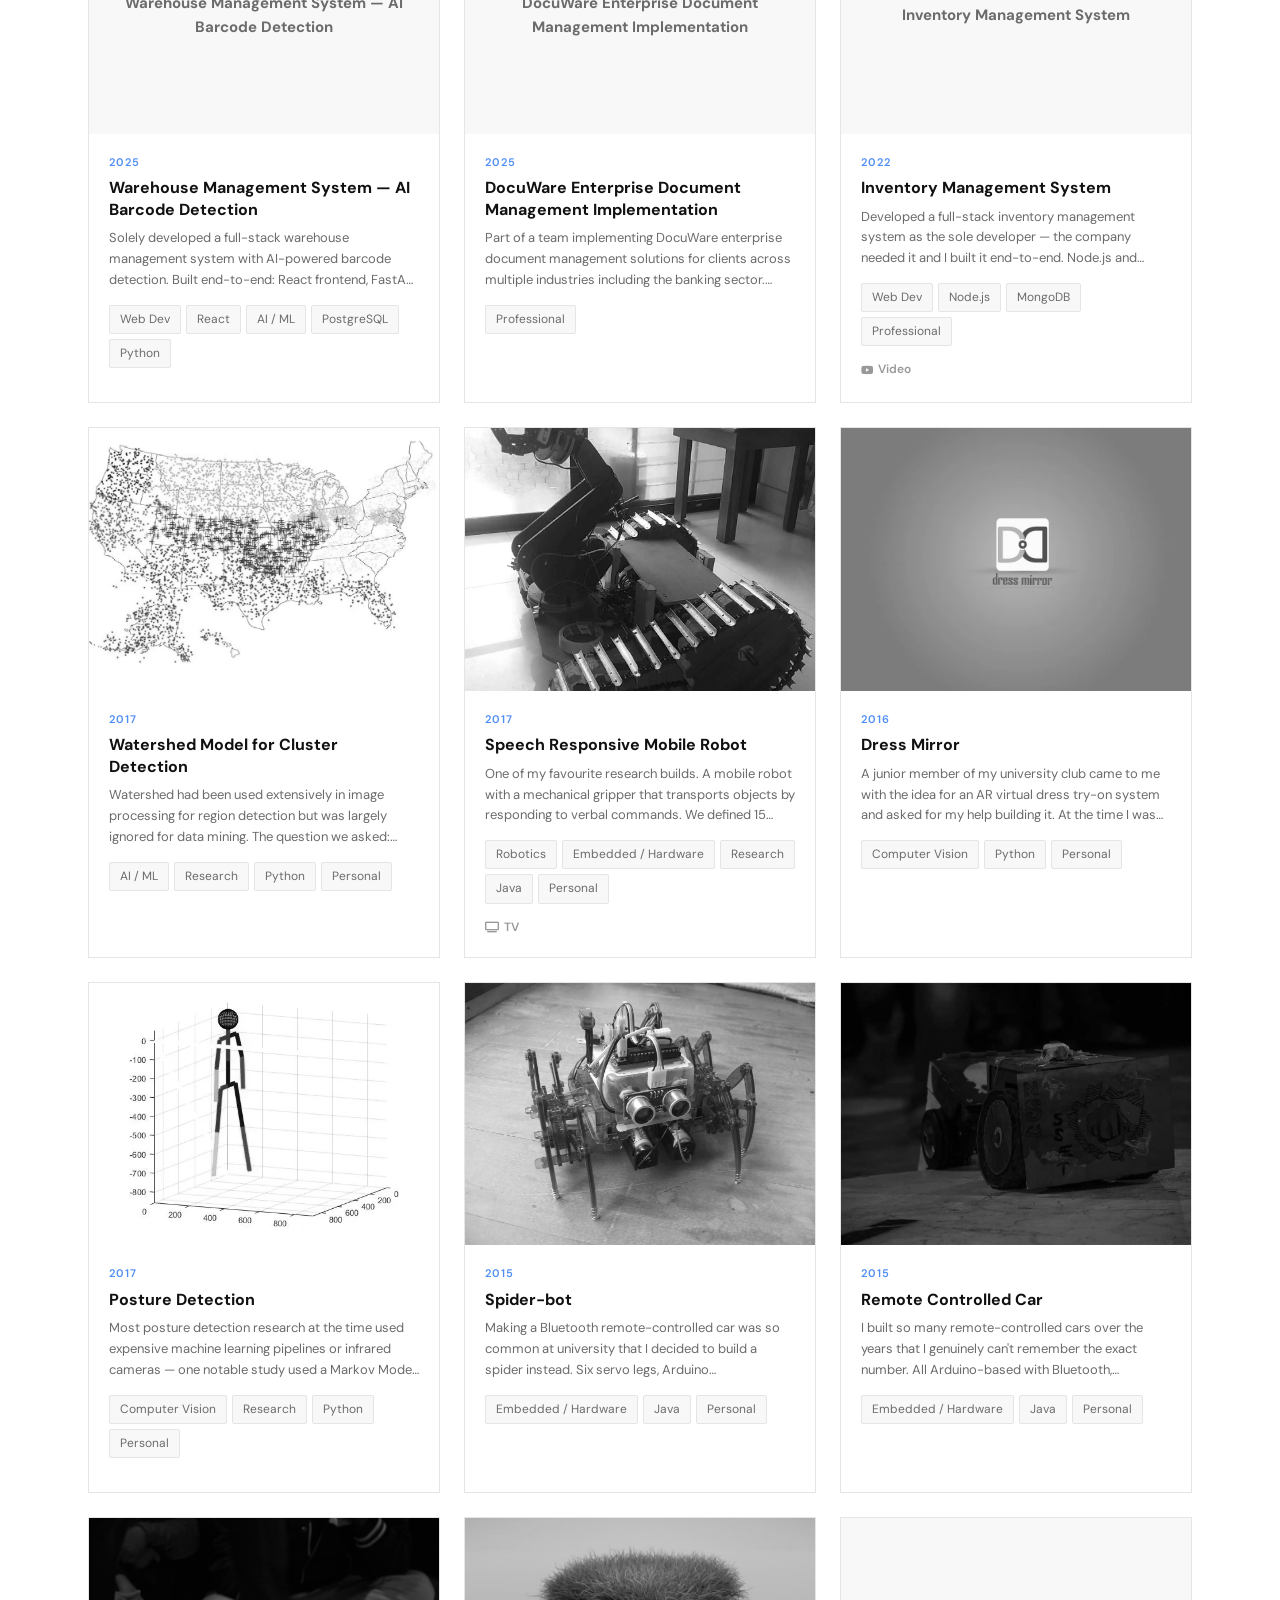
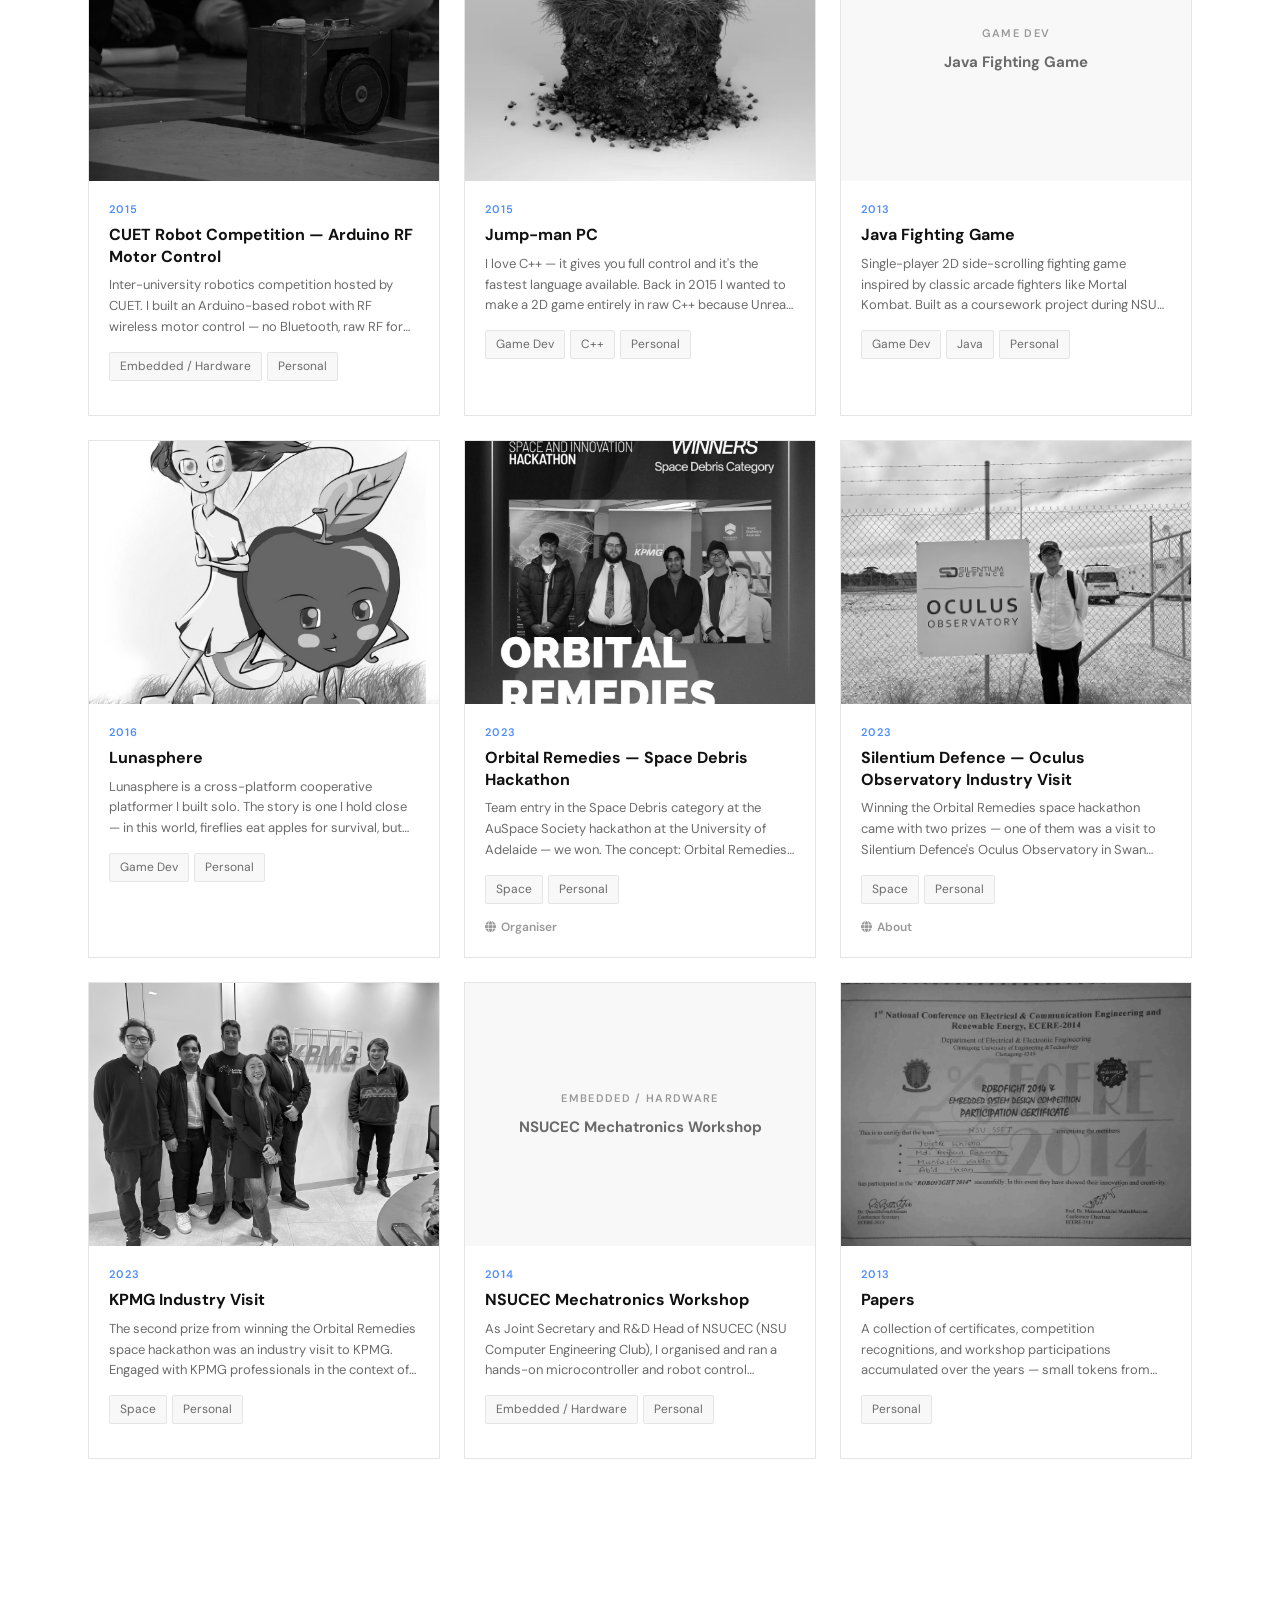
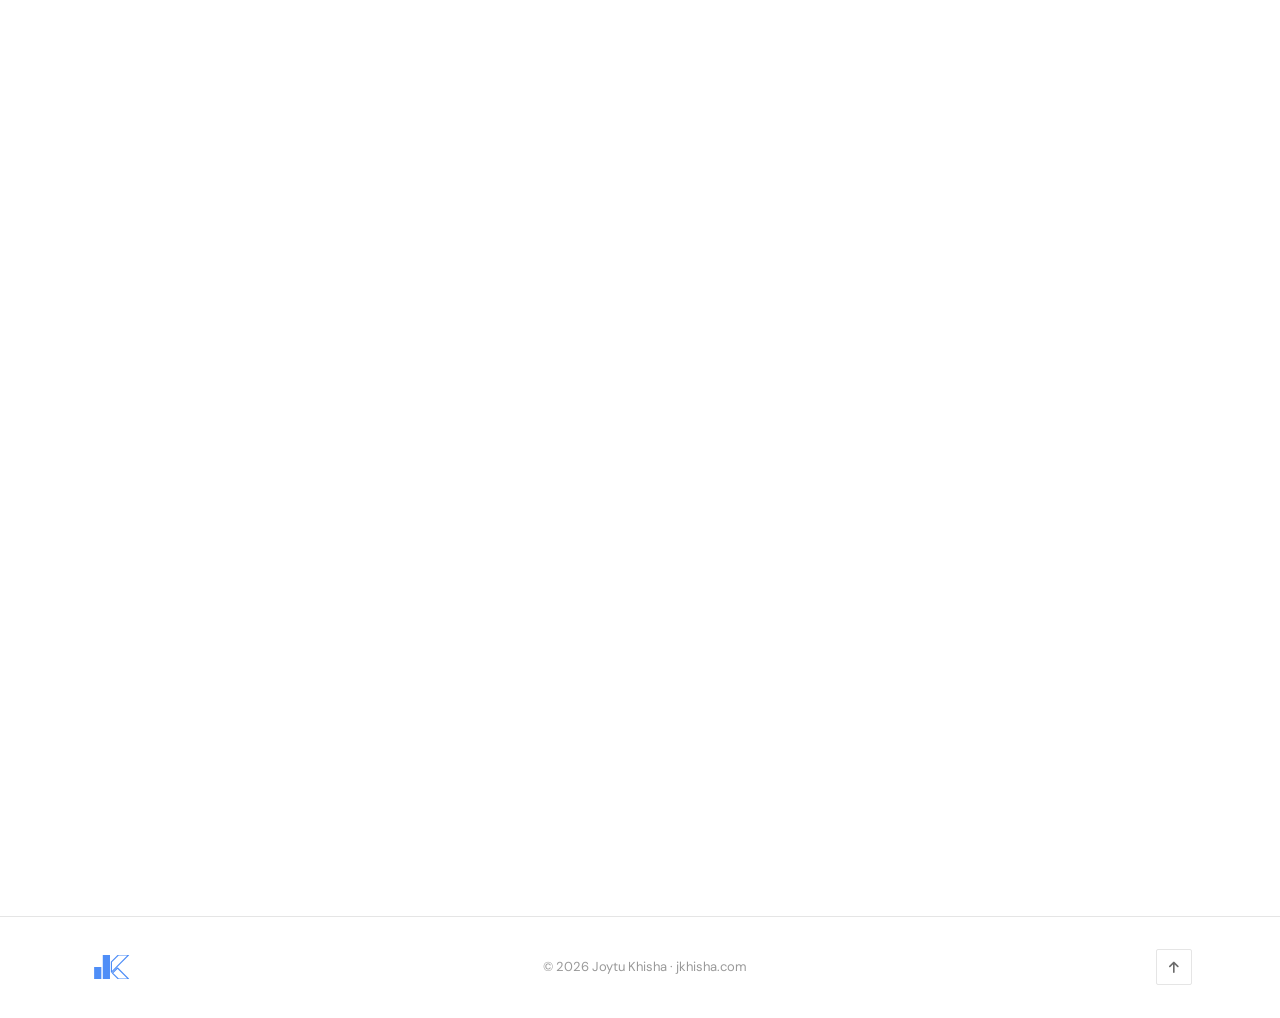
==== commit 4348657e: "indexing updated" ====
--- a/index.html
+++ b/index.html
@@ -4,7 +4,7 @@
   <meta charset="UTF-8">
   <meta name="viewport" content="width=device-width, initial-scale=1.0">
   <title>Joytu Khisha | Robotics & AI Engineer — Bangladesh & Australia</title>
-  <link rel="canonical" href="https://jkhisha.com/">
+  <link rel="canonical" href="https://www.jkhisha.com/">
   <link rel="icon" type="image/svg+xml" href="favicon.svg" sizes="any">
   <link rel="apple-touch-icon" href="favicon.svg">
 
@@ -13,7 +13,7 @@
   <meta name="keywords" content="Joytu Khisha, Robotics Engineer Bangladesh, AI Engineer Bangladesh, Robotics Engineer, Humanoid Robot Researcher, Humanoid Robot Engineer, Robot Researcher Bangladesh, Robot Researcher Australia, AI Researcher Adelaide, AI Researcher Australia, Instrument and Control Engineer, Instrument and Control Engineer Bangladesh, I&C Engineer Bangladesh, Computer Vision Engineer, MSc AI ML University of Adelaide, Robotics Research Bangladesh, Automation Engineer Dhaka">
   <meta name="author" content="Joytu Khisha">
   <meta name="robots" content="index, follow">
-  <link rel="sitemap" type="application/xml" href="https://jkhisha.com/sitemap.xml">
+  <link rel="sitemap" type="application/xml" href="https://www.jkhisha.com/sitemap.xml">
   <meta name="geo.region" content="BD">
   <meta name="geo.placename" content="Dhaka, Bangladesh">
 
@@ -21,8 +21,8 @@
   <meta property="og:type" content="profile">
   <meta property="og:title" content="Joytu Khisha | Robotics & AI Engineer — Bangladesh & Australia">
   <meta property="og:description" content="Robotics Engineer and AI Researcher from Bangladesh. Humanoid robot engineer, Instrument & Control specialist, MSc AI/ML at University of Adelaide. 7+ years in industrial automation, computer vision, and AI research.">
-  <meta property="og:url" content="https://jkhisha.com/">
-  <meta property="og:image" content="https://jkhisha.com/assets/images/PBT05247_2.webp">
+  <meta property="og:url" content="https://www.jkhisha.com/">
+  <meta property="og:image" content="https://www.jkhisha.com/assets/images/PBT05247_2.webp">
   <meta property="og:site_name" content="Joytu Khisha">
   <meta property="profile:first_name" content="Joytu">
   <meta property="profile:last_name" content="Khisha">
@@ -31,7 +31,7 @@
   <meta name="twitter:card" content="summary_large_image">
   <meta name="twitter:title" content="Joytu Khisha | Robotics & AI Engineer — Bangladesh & Australia">
   <meta name="twitter:description" content="Robotics Engineer and AI Researcher from Bangladesh. Humanoid robot engineer, I&C specialist, MSc AI/ML at University of Adelaide, Australia.">
-  <meta name="twitter:image" content="https://jkhisha.com/assets/images/PBT05247_2.webp">
+  <meta name="twitter:image" content="https://www.jkhisha.com/assets/images/PBT05247_2.webp">
 
   <!-- JSON-LD Structured Data (Google Knowledge Panel signal) -->
   <script type="application/ld+json">
@@ -39,8 +39,8 @@
     "@context": "https://schema.org",
     "@type": "Person",
     "name": "Joytu Khisha",
-    "url": "https://jkhisha.com",
-    "image": "https://jkhisha.com/assets/images/PBT05247_2.webp",
+    "url": "https://www.jkhisha.com",
+    "image": "https://www.jkhisha.com/assets/images/PBT05247_2.webp",
     "sameAs": [
       "https://www.linkedin.com/in/joytu-khisha-b6363b21b/",
       "https://github.com/Jkhisha"
